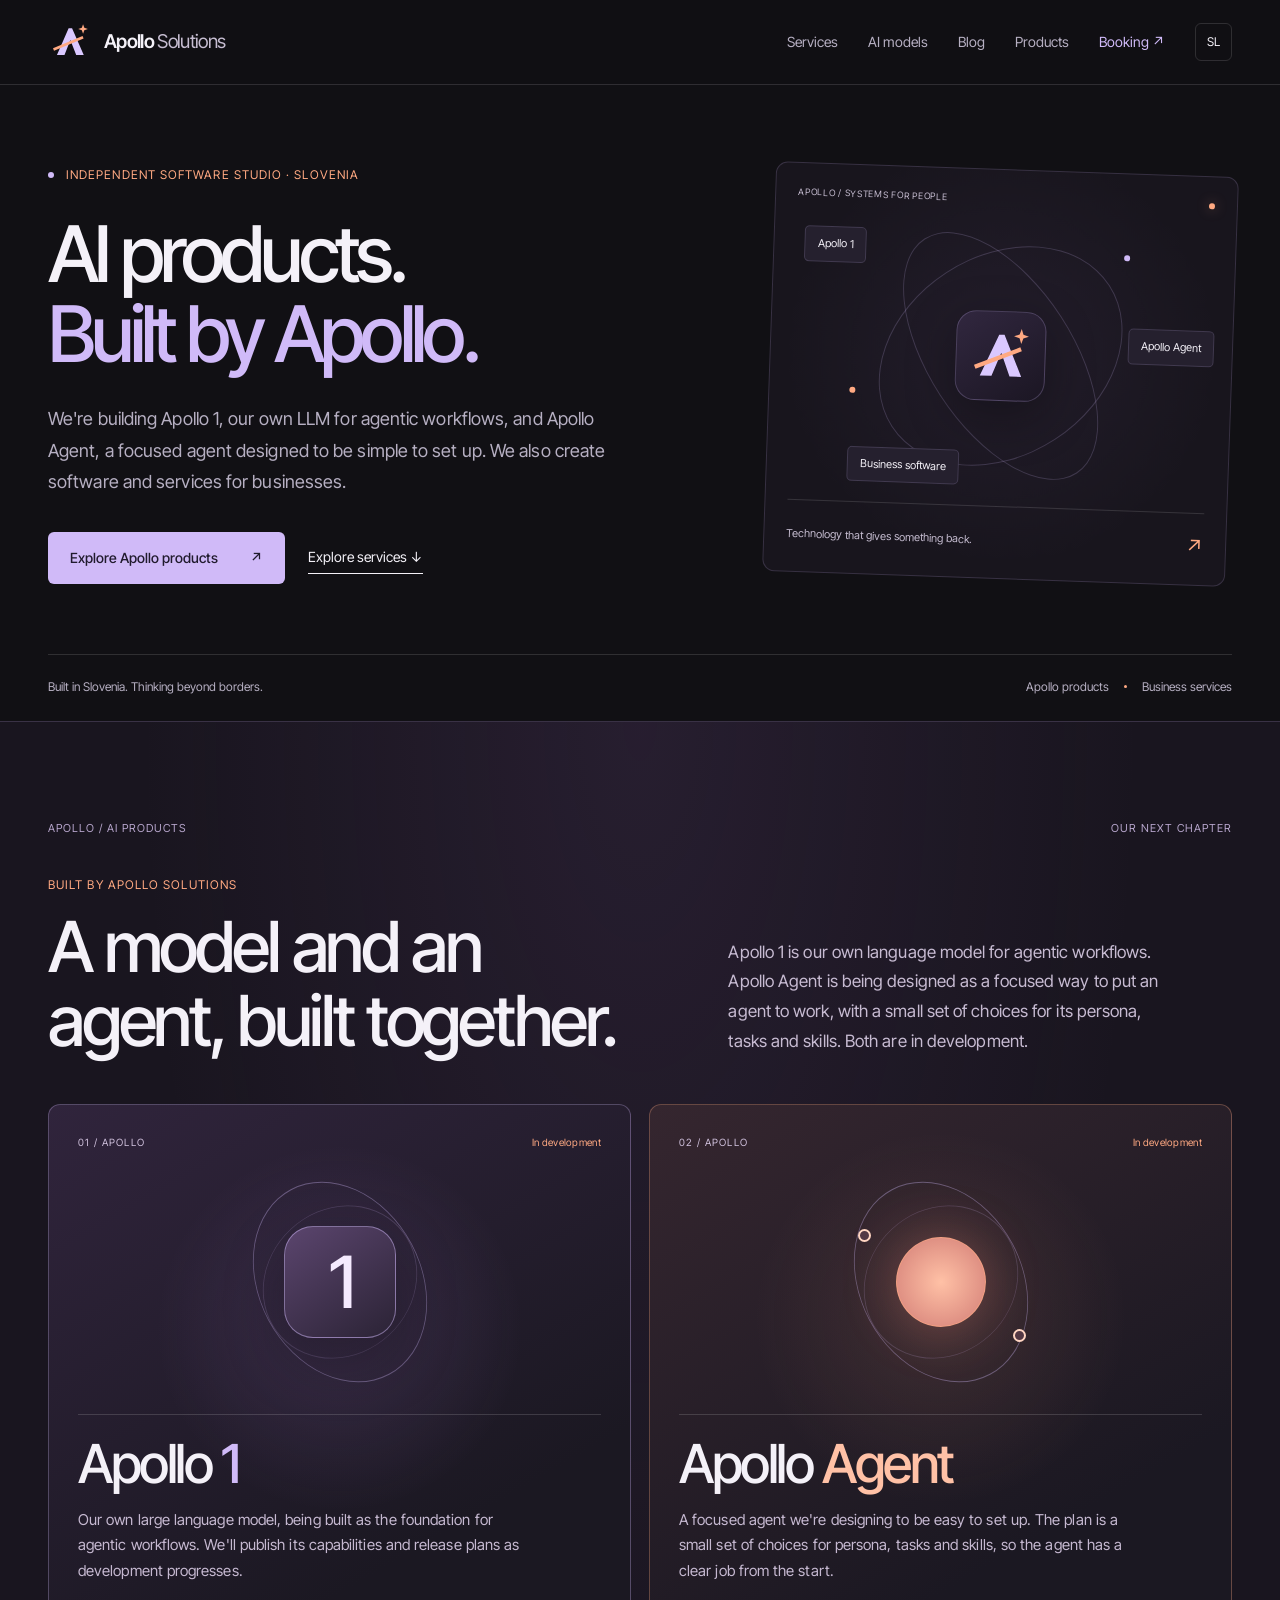
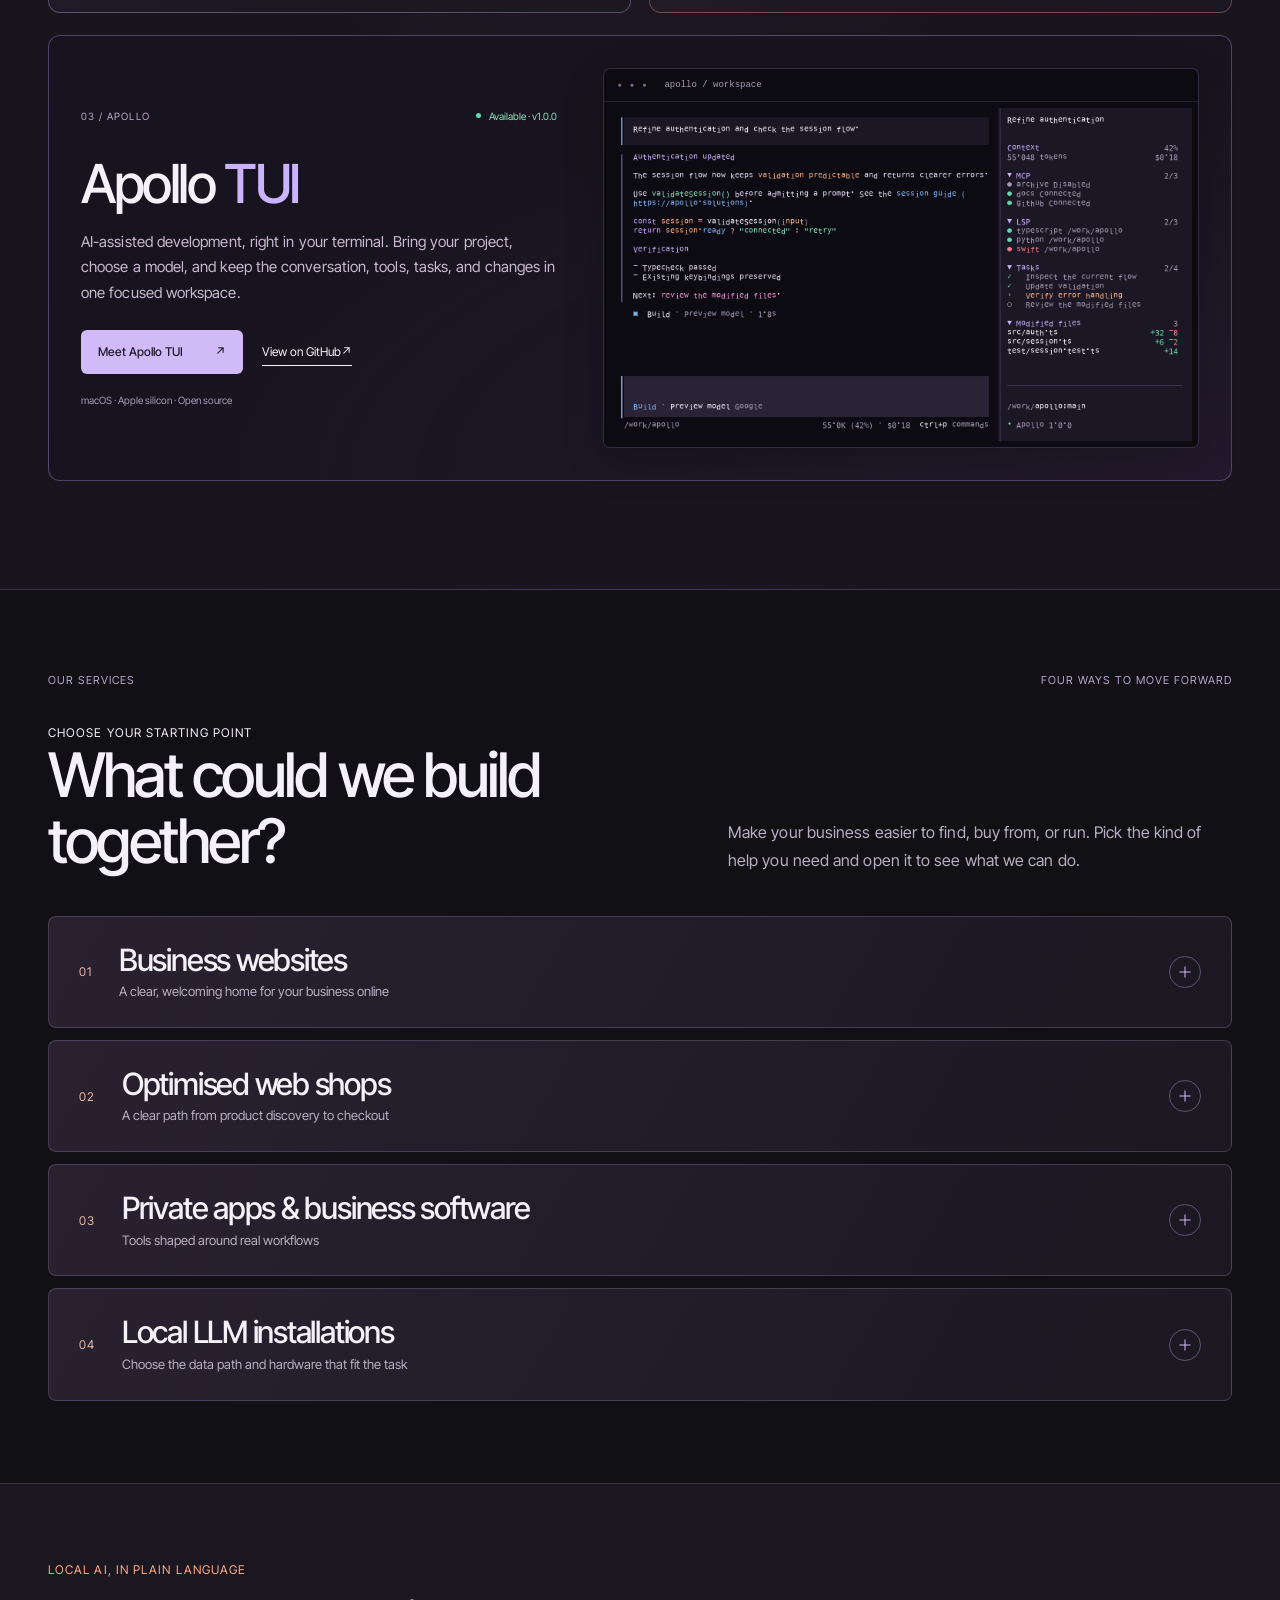
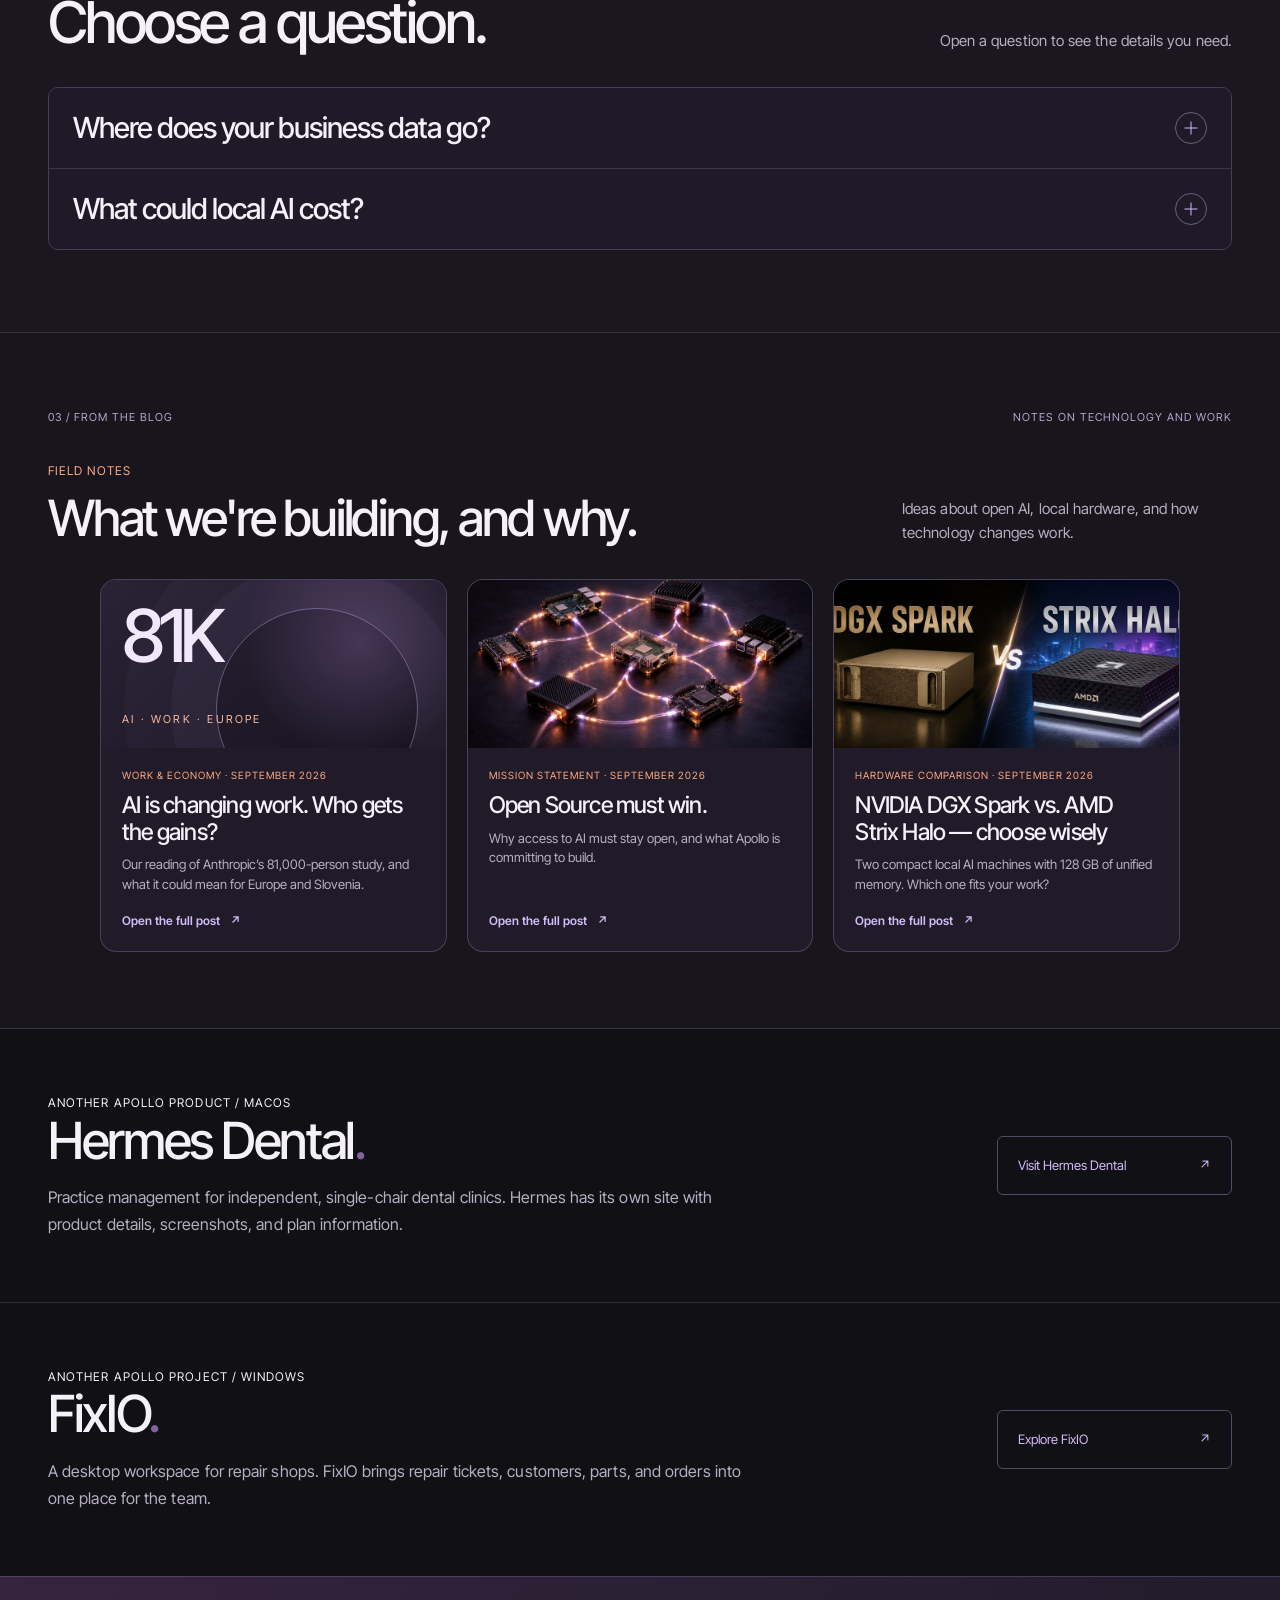
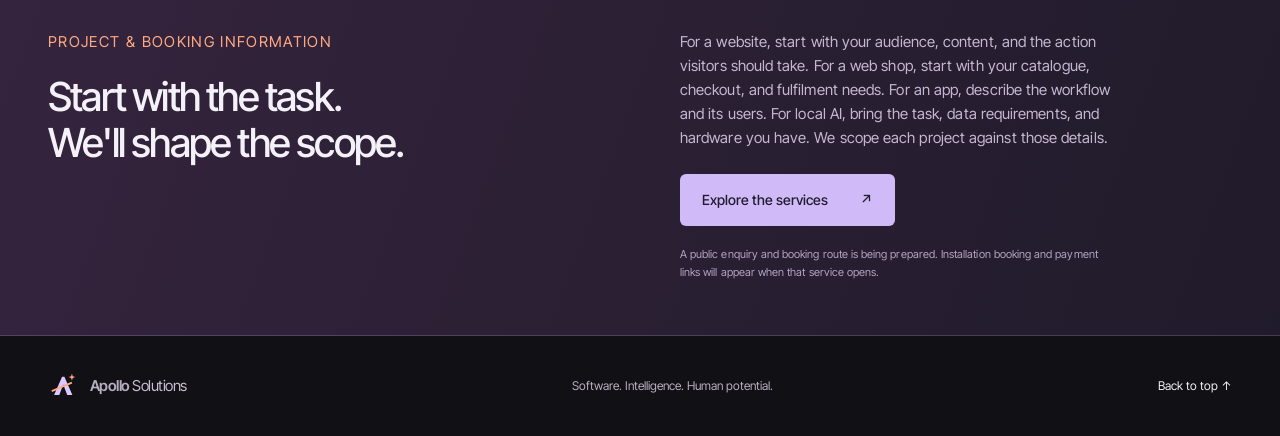
==== apollo-solutions/index.html @ a00ace61 "feat: publish Apollo Solutions and Apollo TUI presentation" ====
<!DOCTYPE html>
<html lang="en">
<head>
  <meta charset="utf-8" />
  <meta name="viewport" content="width=device-width, initial-scale=1" />
  <title>Apollo AI products and software services | Apollo Solutions</title>
  <meta name="description" content="Apollo Solutions is developing Apollo 1, its own LLM for agentic workflows, and Apollo Agent, a focused agent designed for simple setup." />
  <meta property="og:type" content="website" />
  <meta property="og:title" content="Apollo AI products and software services | Apollo Solutions" />
  <meta property="og:description" content="Apollo 1 is our own LLM for agentic workflows. Apollo Agent is a focused agent designed around personas, tasks and skills." />
  <meta property="og:image" content="https://sobraniex.github.io/apollo-solutions/images/apollo-social.png" />
  <meta property="og:url" content="https://sobraniex.github.io/apollo-solutions/" />
  <meta name="theme-color" content="#101014" />
  <link rel="canonical" href="https://sobraniex.github.io/apollo-solutions/" />
  <link rel="alternate" hreflang="en" href="https://sobraniex.github.io/apollo-solutions/" />
  <link rel="alternate" hreflang="sl" href="https://sobraniex.github.io/apollo-solutions/sl/" />
  <link rel="icon" href="favicon.svg" type="image/svg+xml" />
  <link rel="preconnect" href="https://fonts.googleapis.com" />
  <link rel="preconnect" href="https://fonts.gstatic.com" crossorigin />
  <link href="https://fonts.googleapis.com/css2?family=Inter+Tight:wght@400;500;600;700&display=swap" rel="stylesheet" />
  <link rel="stylesheet" href="home.css" />
  <link rel="stylesheet" href="studio.css" />
  <link rel="stylesheet" href="apollo-tui/home-feature.css" />
  <script src="home.js?v=2" defer></script>
  <link rel="stylesheet" href="privacy.css" />
  <link rel="stylesheet" href="blog.css?v=2" />
  <script src="economy.js" defer></script>
</head>
<body>
  <a href="#main" class="skip-link" data-en="Skip to content" data-sl="Preskoči na vsebino">Skip to content</a>
  <header class="site-header"><div class="wrap header-inner">
    <a class="brand" href="#top" aria-label="Apollo Solutions"><svg class="apollo-mark" viewBox="0 0 64 64" aria-hidden="true"><path d="M13 51 30 12h5l17 39H41L32.5 29 24 51Z" fill="currentColor"/><path d="m8 43 43-18" fill="none" stroke="#ffa982" stroke-width="4"/><path d="m51 6 1.8 5.2L58 13l-5.2 1.8L51 20l-1.8-5.2L44 13l5.2-1.8Z" fill="#ffa982"/></svg><span>Apollo <span class="brand-light">Solutions</span></span></a>
    <nav id="main-nav" aria-label="Main navigation">
      <a href="#solutions"><span data-en="Services" data-sl="Storitve">Services</span></a>
      <a href="services/local-llm-installations.html#models" data-service-link><span data-en="AI models" data-sl="Modeli AI">AI models</span></a>
      <a href="#blog"><span data-en="Blog" data-sl="Blog">Blog</span></a>
      <a href="#apollo-products"><span data-en="Products" data-sl="Izdelki">Products</span></a>
      <a class="nav-contact" href="#kontakt"><span data-en="Booking ↗" data-sl="Rezervacije ↗">Booking ↗</span></a>
    </nav>
    <div class="header-actions"><a id="langBtn" class="language" href="sl/" aria-label="Switch to Slovenian">SL</a><button id="menuBtn" class="menu-button" type="button" aria-expanded="false" aria-controls="main-nav" data-en="Menu" data-sl="Meni">Menu</button></div>
  </div></header>
  <main id="main">
    <section class="hero wrap" id="top" aria-labelledby="hero-title">
      <div class="hero-layout">
        <div class="hero-message">
          <p class="eyebrow"><span class="status-dot"></span><span data-en="Independent software studio · Slovenia" data-sl="Neodvisni programski studio · Slovenija">Independent software studio · Slovenia</span></p>
          <h1 id="hero-title"><span data-en="AI products." data-sl="Izdelki AI.">AI products.</span><br/><em data-en="Built by Apollo." data-sl="Razvija jih Apollo.">Built by Apollo.</em></h1>
          <p class="hero-copy" data-en="We're building Apollo 1, our own LLM for agentic workflows, and Apollo Agent, a focused agent designed to be simple to set up. We also create software and services for businesses." data-sl="Razvijamo Apollo 1, lasten jezikovni model za agentske delovne procese, in Apollo Agent, osredotočenega agenta z enostavno nastavitvijo. Za podjetja ustvarjamo tudi programe in storitve.">We're building Apollo 1, our own LLM for agentic workflows, and Apollo Agent, a focused agent designed to be simple to set up. We also create software and services for businesses.</p>
          <div class="actions"><a class="button primary" href="#apollo-products"><span data-en="Explore Apollo products" data-sl="Raziščite Apollove izdelke">Explore Apollo products</span><span aria-hidden="true">↗</span></a><a class="text-link" href="#solutions"><span data-en="Explore services ↓" data-sl="Raziščite storitve ↓">Explore services ↓</span></a></div>
        </div>
        <div class="hero-system" aria-hidden="true">
          <div class="system-top"><span>APOLLO / SYSTEMS FOR PEOPLE</span><span class="system-dot"></span></div>
          <div class="system-map">
            <span class="map-orbit orbit-one"></span><span class="map-orbit orbit-two"></span>
            <div class="map-core"><svg class="apollo-mark" viewBox="0 0 64 64" aria-hidden="true"><path d="M13 51 30 12h5l17 39H41L32.5 29 24 51Z" fill="currentColor"/><path d="m8 43 43-18" fill="none" stroke="#ffa982" stroke-width="4"/><path d="m51 6 1.8 5.2L58 13l-5.2 1.8L51 20l-1.8-5.2L44 13l5.2-1.8Z" fill="#ffa982"/></svg></div>
            <span class="map-node node-human"><span data-en="Apollo 1" data-sl="Apollo 1">Apollo 1</span></span>
            <span class="map-node node-context"><span data-en="Apollo Agent" data-sl="Apollo Agent">Apollo Agent</span></span>
            <span class="map-node node-agent"><span data-en="Business software" data-sl="Poslovni programi">Business software</span></span>
            <span class="map-point point-one"></span><span class="map-point point-two"></span>
          </div>
          <div class="system-bottom"><span data-en="Technology that gives something back." data-sl="Tehnologija, ki nekaj vrne.">Technology that gives something back.</span><span>↗</span></div>
        </div>
      </div>
      <div class="hero-bottom"><span><span data-en="Built in Slovenia. Thinking beyond borders." data-sl="Nastaja v Sloveniji. Razmišljamo širše.">Built in Slovenia. Thinking beyond borders.</span></span><div class="hero-topics"><span data-en="Apollo products" data-sl="Apollovi izdelki">Apollo products</span><i></i><span data-en="Business services" data-sl="Poslovne storitve">Business services</span></div></div>
    </section>

    <section class="apollo-products" id="apollo-products" aria-labelledby="apollo-products-title"><div class="wrap">
      <div class="section-label"><span data-en="Apollo / AI products" data-sl="Apollo / izdelki AI">Apollo / AI products</span><span data-en="Our next chapter" data-sl="Naše naslednje poglavje">Our next chapter</span></div>
      <div class="apollo-products-heading"><div><p class="eyebrow" data-en="Built by Apollo Solutions" data-sl="Razvija Apollo Solutions">Built by Apollo Solutions</p><h2 id="apollo-products-title" data-en="A model and an agent, built together." data-sl="Model in agent, ki nastajata skupaj.">A model and an agent, built together.</h2></div><p data-en="Apollo 1 is our own language model for agentic workflows. Apollo Agent is being designed as a focused way to put an agent to work, with a small set of choices for its persona, tasks and skills. Both are in development." data-sl="Apollo 1 je naš lasten jezikovni model za agentske delovne procese. Apollo Agent nastaja kot osredotočen način uporabe agenta z nekaj jasnimi izbirami njegove osebnosti, nalog in veščin. Oba sta v razvoju.">Apollo 1 is our own language model for agentic workflows. Apollo Agent is being designed as a focused way to put an agent to work, with a small set of choices for its persona, tasks and skills. Both are in development.</p></div>
      <div class="apollo-products-grid">
        <article class="apollo-ai-card apollo-one" aria-labelledby="apollo-one-title"><div class="apollo-ai-card-top"><span>01 / APOLLO</span><span data-en="In development" data-sl="V razvoju">In development</span></div><div class="apollo-ai-mark" aria-hidden="true"><span>1</span></div><div class="apollo-ai-card-copy"><h3 id="apollo-one-title">Apollo <em>1</em></h3><p data-en="Our own large language model, being built as the foundation for agentic workflows. We'll publish its capabilities and release plans as development progresses." data-sl="Naš lasten veliki jezikovni model nastaja kot osnova za agentske delovne procese. Njegove zmožnosti in načrte za izdajo bomo objavili med razvojem.">Our own large language model, being built as the foundation for agentic workflows. We'll publish its capabilities and release plans as development progresses.</p></div></article>
        <article class="apollo-ai-card apollo-agent" aria-labelledby="apollo-agent-title"><div class="apollo-ai-card-top"><span>02 / APOLLO</span><span data-en="In development" data-sl="V razvoju">In development</span></div><div class="apollo-ai-mark agent-mark" aria-hidden="true"><span></span><span></span><span></span></div><div class="apollo-ai-card-copy"><h3 id="apollo-agent-title">Apollo <em>Agent</em></h3><p data-en="A focused agent we're designing to be easy to set up. The plan is a small set of choices for persona, tasks and skills, so the agent has a clear job from the start." data-sl="Osredotočen agent, ki ga želimo preprosto nastaviti. Načrtujemo nekaj jasnih izbir za osebnost, naloge in veščine, da ima agent od začetka določeno nalogo.">A focused agent we're designing to be easy to set up. The plan is a small set of choices for persona, tasks and skills, so the agent has a clear job from the start.</p></div></article>
      </div>
          <article class="apollo-tui-feature" aria-labelledby="apollo-tui-title">
        <div class="tui-feature-copy"><div class="tui-feature-top"><span>03 / APOLLO</span><span><i aria-hidden="true"></i><span data-en="Available · v1.0.0" data-sl="Na voljo · v1.0.0">Available · v1.0.0</span></span></div><h3 id="apollo-tui-title">Apollo <em>TUI</em></h3><p data-en="AI-assisted development, right in your terminal. Bring your project, choose a model, and keep the conversation, tools, tasks, and changes in one focused workspace." data-sl="Razvoj s pomočjo AI, neposredno v terminalu. Odprite projekt, izberite model ter ohranite pogovor, orodja, naloge in spremembe v enem osredotočenem delovnem prostoru.">AI-assisted development, right in your terminal. Bring your project, choose a model, and keep the conversation, tools, tasks, and changes in one focused workspace.</p><div class="tui-feature-actions"><a class="button primary" href="apollo-tui/" data-product-link><span data-en="Meet Apollo TUI" data-sl="Spoznajte Apollo TUI">Meet Apollo TUI</span><span aria-hidden="true">↗</span></a><a class="text-link" href="https://github.com/Sobraniex/APOLLO-TUI"><span data-en="View on GitHub" data-sl="Oglejte si na GitHubu">View on GitHub</span><span aria-hidden="true">↗</span></a></div><span class="tui-feature-platform" data-en="macOS · Apple silicon · Open source" data-sl="macOS · Apple silicon · Odprta koda">macOS · Apple silicon · Open source</span></div>
        <a class="tui-feature-screen" href="apollo-tui/" data-product-link aria-label="Explore Apollo TUI"><span class="tui-feature-window"><span aria-hidden="true">● ● ●</span><span>apollo / workspace</span></span><img src="apollo-tui/images/session-dark.png" width="1544" height="896" alt="Apollo TUI demonstration session with project tools, tasks and file changes" loading="lazy" /></a>
      </article>
    </div></section>

    <section class="solutions-overview wrap section" id="solutions" aria-labelledby="solutions-title">
      <div class="section-label"><span data-en="Our services" data-sl="Naše storitve">Our services</span><span data-en="Four ways to move forward" data-sl="Štiri poti naprej">Four ways to move forward</span></div>
      <div class="solutions-overview-heading"><div><p class="eyebrow" data-en="Choose your starting point" data-sl="Izberite izhodišče">Choose your starting point</p><h2 id="solutions-title" data-en="What could we build together?" data-sl="Kaj lahko ustvarimo skupaj?">What could we build together?</h2></div><p data-en="Make your business easier to find, buy from, or run. Pick the kind of help you need and open it to see what we can do." data-sl="Pomagamo vam, da vas stranke lažje najdejo, kupujejo pri vas ali da vaše delo teče bolj gladko. Izberite področje in si oglejte, kaj lahko naredimo.">Make your business easier to find, buy from, or run. Pick the kind of help you need and open it to see what we can do.</p></div>
      <div class="solutions-disclosures">
        <details class="solution-disclosure" id="websites"><summary><span class="solution-disclosure-number">01</span><span class="solution-disclosure-label"><strong data-en="Business websites" data-sl="Poslovne spletne strani">Business websites</strong><small data-en="A clear, welcoming home for your business online" data-sl="Jasna in prijetna spletna predstavitev podjetja">A clear, welcoming home for your business online</small></span><span class="solution-disclosure-icon" aria-hidden="true"></span></summary><div class="solution-disclosure-body"><p data-en="We create websites for businesses that need to present their services, places, or products clearly and help visitors take the next step. That can include accommodation and other service businesses; each site is scoped around its audience and content." data-sl="Ustvarjamo spletne strani za podjetja, ki želijo jasno predstaviti svoje storitve, nastanitve ali izdelke in obiskovalcem olajšati naslednji korak. To vključuje tudi nastanitvene in druge storitvene dejavnosti; obseg vsake strani prilagodimo njenim obiskovalcem in vsebini.">We create websites for businesses that need to present their services, places, or products clearly and help visitors take the next step. That can include accommodation and other service businesses; each site is scoped around its audience and content.</p><ul><li data-en="Organise pages, images, and calls to action so people can find what matters." data-sl="Strani, fotografije in pozive k dejanju uredimo tako, da obiskovalci hitro najdejo bistveno.">Organise pages, images, and calls to action so people can find what matters.</li><li data-en="Plan for mobile use, search visibility, accessible content, and measurable loading speed." data-sl="Načrtujemo uporabo na telefonu, vidnost v iskalnikih, dostopno vsebino in merljivo hitrost nalaganja.">Plan for mobile use, search visibility, accessible content, and measurable loading speed.</li><li data-en="Agree on content updates, enquiries, and any booking path before build work starts." data-sl="Pred začetkom razvoja se dogovorimo o urejanju vsebine, povpraševanjih in morebitni poti do rezervacije.">Agree on content updates, enquiries, and any booking path before build work starts.</li></ul><div class="solution-disclosure-links"><a href="services/business-websites.html" data-service-link data-en="Explore business websites ↗" data-sl="Podrobnosti o poslovnih spletnih straneh ↗">Explore business websites ↗</a><a href="#kontakt" data-en="Plan a website ↗" data-sl="Načrtujte spletno stran ↗">Plan a website ↗</a></div></div></details>
        <details class="solution-disclosure" id="web-shops"><summary><span class="solution-disclosure-number">02</span><span class="solution-disclosure-label"><strong data-en="Optimised web shops" data-sl="Optimizirane spletne trgovine">Optimised web shops</strong><small data-en="A clear path from product discovery to checkout" data-sl="Jasna pot od izdelka do nakupa">A clear path from product discovery to checkout</small></span><span class="solution-disclosure-icon" aria-hidden="true"></span></summary><div class="solution-disclosure-body"><p data-en="For retailers who need customers to find products easily and buy with confidence. We can shape the catalogue, search, product pages, basket, and checkout around your range and fulfilment process." data-sl="Za trgovce, ki želijo, da stranke zlahka najdejo izdelke in samozavestno opravijo nakup. Katalog, iskanje, strani izdelkov, košarico in zaključek nakupa lahko prilagodimo vaši ponudbi in načinu izpolnjevanja naročil.">For retailers who need customers to find products easily and buy with confidence. We can shape the catalogue, search, product pages, basket, and checkout around your range and fulfilment process.</p><ul><li data-en="Plan for fast loading and a usable mobile checkout; measure the result against your actual catalogue and devices." data-sl="Načrtujemo hitro nalaganje in uporaben nakup na telefonu; rezultat izmerimo z vašim katalogom in napravami.">Plan for fast loading and a usable mobile checkout; measure the result against your actual catalogue and devices.</li><li data-en="Set up clear product information, search visibility, analytics, and the integrations your shop needs." data-sl="Uredimo jasne informacije o izdelkih, vidnost v iskalnikih, analitiko in povezave, ki jih trgovina potrebuje.">Set up clear product information, search visibility, analytics, and the integrations your shop needs.</li><li data-en="Agree on payments, delivery, stock, and maintenance before choosing the platform and scope." data-sl="Pred izbiro platforme in obsega se dogovorimo o plačilih, dostavi, zalogi in vzdrževanju.">Agree on payments, delivery, stock, and maintenance before choosing the platform and scope.</li></ul><div class="solution-disclosure-links"><a href="services/web-shops.html" data-service-link data-en="Explore web shops ↗" data-sl="Podrobnosti o spletnih trgovinah ↗">Explore web shops ↗</a><a href="#kontakt" data-en="Plan a web shop ↗" data-sl="Načrtujte spletno trgovino ↗">Plan a web shop ↗</a></div></div></details>
        <details class="solution-disclosure" id="apps"><summary><span class="solution-disclosure-number">03</span><span class="solution-disclosure-label"><strong data-en="Private apps & business software" data-sl="Zasebne aplikacije in poslovna programska oprema">Private apps & business software</strong><small data-en="Tools shaped around real workflows" data-sl="Orodja za dejanske delovne procese">Tools shaped around real workflows</small></span><span class="solution-disclosure-icon" aria-hidden="true"></span></summary><div class="solution-disclosure-body"><p data-en="We design focused software for repetitive or fragmented work: customer-facing tools, internal workflows, and connections between the systems your team already uses." data-sl="Oblikujemo osredotočeno programsko opremo za ponavljajoče se ali razdrobljeno delo: orodja za stranke, notranje delovne procese in povezave med sistemi, ki jih ekipa že uporablja.">We design focused software for repetitive or fragmented work: customer-facing tools, internal workflows, and connections between the systems your team already uses.</p><ul><li data-en="Map the job and the people involved before defining features." data-sl="Pred določitvijo funkcij opišemo delo in ljudi, ki pri njem sodelujejo.">Map the job and the people involved before defining features.</li><li data-en="Build a usable first scope, then test it with the people who will rely on it." data-sl="Zgradimo uporaben začetni obseg in ga preizkusimo z ljudmi, ki ga bodo uporabljali.">Build a usable first scope, then test it with the people who will rely on it.</li><li data-en="Plan data access, reliability, and handover as part of the product." data-sl="Dostop do podatkov, zanesljivost in predajo načrtujemo kot del izdelka.">Plan data access, reliability, and handover as part of the product.</li></ul><div class="solution-disclosure-links"><a href="services/private-apps.html" data-service-link data-en="Explore private apps ↗" data-sl="Podrobnosti o zasebnih aplikacijah ↗">Explore private apps ↗</a><a href="#delo" data-en="See Hermes Dental and FixIO ↗" data-sl="Oglejte si Hermes Dental in FixIO ↗">See Hermes Dental and FixIO ↗</a><a href="#kontakt" data-en="Plan an app ↗" data-sl="Načrtujte aplikacijo ↗">Plan an app ↗</a></div></div></details>
        <details class="solution-disclosure" id="local-ai"><summary><span class="solution-disclosure-number">04</span><span class="solution-disclosure-label"><strong data-en="Local LLM installations" data-sl="Namestitve lokalnih jezikovnih modelov">Local LLM installations</strong><small data-en="Choose the data path and hardware that fit the task" data-sl="Izberite pot podatkov in opremo za svojo nalogo">Choose the data path and hardware that fit the task</small></span><span class="solution-disclosure-icon" aria-hidden="true"></span></summary><div class="solution-disclosure-body"><p data-en="Explore local language models for workflows where control over data flow, predictable usage, or a tailored setup matters. Apollo is preparing DGX Spark installation services; we check the task and hardware before recommending a model." data-sl="Raziščite lokalne jezikovne modele za delovne procese, pri katerih so pomembni nadzor nad tokom podatkov, predvidljiva uporaba ali prilagojena postavitev. Apollo pripravlja namestitve za DGX Spark; pred priporočilom modela preverimo nalogo in opremo.">Explore local language models for workflows where control over data flow, predictable usage, or a tailored setup matters. Apollo is preparing DGX Spark installation services; we check the task and hardware before recommending a model.</p><ul><li data-en="Decide what data can reach a model and where it should run." data-sl="Določimo, kateri podatki lahko dosežejo model in kje naj deluje.">Decide what data can reach a model and where it should run.</li><li data-en="Compare model fit, hardware requirements, and the full running cost." data-sl="Primerjamo ustreznost modela, zahteve glede opreme in celotne stroške delovanja.">Compare model fit, hardware requirements, and the full running cost.</li><li data-en="Install, test a real request, and document access and upkeep." data-sl="Model namestimo, preizkusimo resnično zahtevo ter dokumentiramo dostop in vzdrževanje.">Install, test a real request, and document access and upkeep.</li></ul><div class="solution-disclosure-links"><a href="services/local-llm-installations.html" data-service-link data-en="Explore local LLM installations ↗" data-sl="Podrobnosti o lokalnih modelih ↗">Explore local LLM installations ↗</a><a href="#why-ai" data-en="Why local AI ↗" data-sl="Zakaj lokalna AI ↗">Why local AI ↗</a><a href="services/local-llm-installations.html#models" data-service-link data-en="Explore models ↗" data-sl="Raziščite modele ↗">Explore models ↗</a><a href="services/local-llm-installations.html#services" data-service-link data-en="Installation options ↗" data-sl="Možnosti namestitve ↗">Installation options ↗</a><a href="#dostopnost" data-en="Compare costs ↗" data-sl="Primerjajte stroške ↗">Compare costs ↗</a></div></div></details>
      </div>
    </section>

    <section class="ai-guide" aria-labelledby="ai-guide-title">
      <div class="wrap ai-guide-intro"><div><p class="eyebrow" data-en="Local AI, in plain language" data-sl="Lokalna AI, razumljivo">Local AI, in plain language</p><h2 id="ai-guide-title" data-en="Choose a question." data-sl="Izberite vprašanje.">Choose a question.</h2></div><p data-en="Open a question to see the details you need." data-sl="Odprite vprašanje za podrobnosti, ki jih potrebujete.">Open a question to see the details you need.</p></div>
      <div class="ai-guide-list">
    <details class="reading-panel" data-reading-panel>
      <summary class="reading-panel-summary"><span class="reading-panel-inner"><strong data-en="Where does your business data go?" data-sl="Kam gredo vaši podatki pri uporabi AI?">Where does your business data go?</strong><span class="reading-panel-symbol" aria-hidden="true"></span></span></summary>
    <section class="privacy-section" id="why-ai" aria-labelledby="privacy-title"><div class="wrap">
      <div class="section-label"><span data-en="01 / Data and AI" data-sl="01 / Podatki in AI">01 / Data and AI</span><span data-en="A clear path from task to data decision" data-sl="Jasna pot od naloge do odločitve o podatkih">A clear path from task to data decision</span></div>
      <div class="privacy-heading"><div><p class="eyebrow" data-en="A familiar workday" data-sl="Znan delovni dan">A familiar workday</p><h2 id="privacy-title" data-en="Where does customer data go when staff use AI?" data-sl="Kam gredo podatki strank, ko zaposleni uporabljajo AI?">Where does customer data go when staff use AI?</h2></div><p data-en="Say a customer emails your shop to ask when an order will arrive. An employee could ask AI to draft a reply using your delivery policy. It may save a few minutes. Before sharing customer details, decide what the AI needs and where that information will go." data-sl="Predstavljajte si, da stranka vašo trgovino po e-pošti vpraša, kdaj bo prejela naročilo. Zaposleni lahko AI prosi, naj pripravi odgovor na podlagi pravil dostave. Tako prihrani nekaj minut. Preden deli podatke stranke, naj premisli, katere podatke AI potrebuje in kam bodo poslani.">Say a customer emails your shop to ask when an order will arrive. An employee could ask AI to draft a reply using your delivery policy. It may save a few minutes. Before sharing customer details, decide what the AI needs and where that information will go.</p></div>
      <div class="privacy-flow">
      <div class="privacy-flow-label"><span data-en="ONE TASK / TWO ROUTES" data-sl="ENA NALOGA / DVE POTI">ONE TASK / TWO ROUTES</span><p data-en="The same reply can be drafted in two ways." data-sl="Isti odgovor lahko pripravimo na dva načina.">The same reply can be drafted in two ways.</p></div>
      <article class="privacy-route hosted"><span class="privacy-route-num">01</span><div><h3 data-en="Hosted AI" data-sl="Gostovani AI">Hosted AI</h3><p data-en="Staff send the selected text over the internet → the provider processes it → a draft comes back. Copies or logs may remain under that product’s terms." data-sl="Zaposleni pošljejo izbrano besedilo prek interneta → ponudnik ga obdela → vrne se osnutek. Kopije ali dnevniki se lahko hranijo po pravilih izdelka.">Staff send the selected text over the internet → the provider processes it → a draft comes back. Copies or logs may remain under that product’s terms.</p></div></article>
      <article class="privacy-route local"><span class="privacy-route-num">02</span><div><h3 data-en="Carefully configured local AI" data-sl="Skrbno nastavljen lokalni AI">Carefully configured local AI</h3><p data-en="Staff send only the needed details to a model on company hardware → the draft returns inside the company. Check that connectors, logs, backups and updates do not send the content elsewhere." data-sl="Zaposleni pošljejo le potrebne podatke modelu na opremi podjetja → osnutek ostane v podjetju. Preverite, da povezave, dnevniki, varnostne kopije in posodobitve vsebine ne pošiljajo drugam.">Staff send only the needed details to a model on company hardware → the draft returns inside the company. Check that connectors, logs, backups and updates do not send the content elsewhere.</p></div></article>
      </div>
      <div class="privacy-chapter"><div><p class="eyebrow" data-en="What to check with any hosted service" data-sl="Kaj preveriti pri vsaki gostovani storitvi">What to check with any hosted service</p><h3 data-en="Three separate questions about the same message" data-sl="Tri ločena vprašanja o istem sporočilu">Three separate questions about the same message</h3></div><p data-en="The answers depend on the exact product, account, settings and agreement. A business or API account can differ from a personal chat account." data-sl="Odgovori so odvisni od izdelka, računa, nastavitev in pogodbe. Poslovni račun ali API se lahko razlikuje od osebnega računa za klepet.">The answers depend on the exact product, account, settings and agreement. A business or API account can differ from a personal chat account.</p></div>
      <div class="privacy-issues">
      <article><span>01</span><h4 data-en="Model training" data-sl="Učenje modela">Model training</h4><p data-en="Will the provider use the message to improve later versions of its AI? Turning training off addresses that use, but does not itself erase stored copies." data-sl="Ali bo ponudnik sporočilo uporabil za izboljšanje prihodnjih različic AI? Izklop učenja omeji to uporabo, sam po sebi pa ne izbriše shranjenih kopij.">Will the provider use the message to improve later versions of its AI? Turning training off addresses that use, but does not itself erase stored copies.</p></article>
      <article><span>02</span><h4 data-en="Data retention" data-sl="Hramba podatkov">Data retention</h4><p data-en="Will the prompt, reply or logs be kept, where, by whom and for how long? Retained data may later be used for permitted safety reviews or service support, or become relevant to a legal request or a security incident." data-sl="Ali se bodo poziv, odgovor ali dnevniki hranili, kje, pri kom in kako dolgo? Shranjeni podatki se lahko pozneje uporabijo za dovoljen varnostni pregled ali podporo, postanejo pomembni pri pravni zahtevi ali so izpostavljeni ob varnostnem incidentu.">Will the prompt, reply or logs be kept, where, by whom and for how long? Retained data may later be used for permitted safety reviews or service support, or become relevant to a legal request or a security incident.</p></article>
      <article><span>03</span><h4 data-en="Government access" data-sl="Dostop državnih organov">Government access</h4><p data-en="Can an authority require a provider under its jurisdiction to disclose data it still holds or controls? That takes a legal route with scope and limits. It is not automatic access to every chat." data-sl="Ali lahko organ od ponudnika, za katerega velja njegova pristojnost, zahteva podatke, ki jih ta še hrani ali nadzoruje? Za to je potrebna pravna podlaga z obsegom in omejitvami. To ni samodejen dostop do vseh pogovorov.">Can an authority require a provider under its jurisdiction to disclose data it still holds or controls? That takes a legal route with scope and limits. It is not automatic access to every chat.</p></article>
      </div>
      <div class="privacy-provider"><div class="privacy-provider-layout"><div class="privacy-provider-head"><p class="eyebrow" data-en="Published terms / examples" data-sl="Objavljeni pogoji / primeri">Published terms / examples</p><h3 data-en="Personal chat and work accounts can differ" data-sl="Osebni klepet in poslovni računi se lahko razlikujejo">Personal chat and work accounts can differ</h3><p data-en="Examples checked 25 September 2026. Choose a provider to compare its terms. Check the exact service and settings before staff use it." data-sl="Primeri preverjeni 25. septembra 2026. Izberite ponudnika in primerjajte pogoje. Pred uporabo preverite pogoje konkretne storitve in njene nastavitve.">Examples checked 25 September 2026. Review the terms for the exact service and settings before staff use it.</p></div><div class="privacy-carousel" data-provider-carousel role="region" aria-roledescription="carousel" aria-label="Provider terms examples"><div class="privacy-carousel-window"><div class="privacy-provider-grid" data-carousel-track>
      <article data-carousel-slide><h4>OpenAI / ChatGPT</h4><p data-en="Personal chats have a training control; Business, Enterprise and API data are not used for training by default. API content may be retained up to 30 days, with exceptions and eligible zero-retention options." data-sl="Osebni pogovori imajo nastavitev za učenje; podatki paketov Business, Enterprise in API se privzeto ne uporabljajo za učenje. Vsebina API se lahko hrani do 30 dni, z izjemami in možnostjo ničelne hrambe za upravičene uporabe.">Personal chats have a training control; Business, Enterprise and API data are not used for training by default. API content may be retained up to 30 days, with exceptions and eligible zero-retention options.</p><div class="privacy-provider-links"><a href="https://help.openai.com/en/articles/7730893-data-controls-in-chatgpt" target="_blank" rel="noopener noreferrer"><span data-en="Personal" data-sl="Osebno">Personal</span></a><a href="https://openai.com/enterprise-privacy/" target="_blank" rel="noopener noreferrer"><span data-en="Business &amp; API" data-sl="Poslovno in API">Business &amp; API</span></a></div></article>
      <article data-carousel-slide><h4>Anthropic / Claude</h4><p data-en="Consumer users can choose whether chats improve Claude. Commercial chats and API sessions are not used for training by default; standard API inputs and outputs are deleted within 30 days, subject to stated exceptions." data-sl="Osebni uporabniki lahko izberejo, ali pogovori izboljšujejo Claude. Poslovni pogovori in seje API se privzeto ne uporabljajo za učenje; običajni vhodi in izhodi API se izbrišejo v 30 dneh, z navedenimi izjemami.">Consumer users can choose whether chats improve Claude. Commercial chats and API sessions are not used for training by default; standard API inputs and outputs are deleted within 30 days, subject to stated exceptions.</p><div class="privacy-provider-links"><a href="https://privacy.claude.com/en/articles/10023580-is-my-data-used-for-model-training" target="_blank" rel="noopener noreferrer"><span data-en="Personal" data-sl="Osebno">Personal</span></a><a href="https://privacy.claude.com/en/articles/7996885-how-do-you-use-personal-data-in-model-training" target="_blank" rel="noopener noreferrer"><span data-en="Commercial training" data-sl="Poslovno učenje">Commercial training</span></a><a href="https://privacy.claude.com/en/articles/7996866-how-long-do-you-store-my-organization-s-data" target="_blank" rel="noopener noreferrer"><span data-en="Retention" data-sl="Hramba">Retention</span></a></div></article>
      <article data-carousel-slide><h4>SpaceXAI / Grok</h4><p data-en="Consumer Grok has training controls. Its API says inputs and outputs are not trained on without permission, but are kept for 30 days by default for auditing." data-sl="Grok za osebno uporabo ima nastavitve učenja. Za API ponudnik navaja, da brez dovoljenja ne uči na vhodih in izhodih, jih pa privzeto hrani 30 dni za preverjanje.">Consumer Grok has training controls. Its API says inputs and outputs are not trained on without permission, but are kept for 30 days by default for auditing.</p><div class="privacy-provider-links"><a href="https://x.ai/legal/faq" target="_blank" rel="noopener noreferrer"><span data-en="Personal" data-sl="Osebno">Personal</span></a><a href="https://docs.x.ai/developers/faq/security" target="_blank" rel="noopener noreferrer"><span data-en="API" data-sl="API">API</span></a></div></article>
      <article data-carousel-slide><h4>DeepSeek</h4><p data-en="Its app policy says inputs may improve or train its technology and offers an opt-out. Check the API terms separately; the app policy alone does not describe every downstream service." data-sl="Pravila aplikacije navajajo, da se lahko vnosi uporabijo za izboljšanje ali učenje tehnologije, in omogočajo izključitev. Pogoje API preverite posebej; pravila aplikacije ne opisujejo vseh nadaljnjih storitev.">Its app policy says inputs may improve or train its technology and offers an opt-out. Check the API terms separately; the app policy alone does not describe every downstream service.</p><div class="privacy-provider-links"><a href="https://cdn.deepseek.com/policies/en-US/deepseek-privacy-policy.html" target="_blank" rel="noopener noreferrer"><span data-en="App policy" data-sl="Pravila aplikacije">App policy</span></a></div></article>
      <article data-carousel-slide><h4>Moonshot AI / Kimi</h4><p data-en="Kimi’s privacy policy says conversation content may be used to optimize its models after de-identification; users can request an opt-out. Anthropic separately alleges some Kimi requests were sent to Claude without users’ knowledge." data-sl="Pravilnik o zasebnosti Kimi navaja, da se lahko vsebina pogovorov po psevdonimizaciji uporabi za izboljšanje modelov; uporabniki lahko zahtevajo izključitev. Anthropic ločeno trdi, da so bili nekateri zahtevki Kimi brez vednosti uporabnikov poslani Claudu.">Kimi’s privacy policy says conversation content may be used to optimize its models after de-identification; users can request an opt-out. Anthropic separately alleges some Kimi requests were sent to Claude without users’ knowledge.</p><div class="privacy-provider-links"><a href="https://www.kimi.com/user/agreement/userPrivacy?version=v2" target="_blank" rel="noopener noreferrer"><span data-en="Kimi privacy policy" data-sl="Pravilnik o zasebnosti Kimi">Kimi privacy policy</span></a></div></article>
      <article data-carousel-slide><h4>Alibaba Cloud / Qwen</h4><p data-en="Model Studio says it does not use customer business data to develop or improve models without explicit consent. Check the processing terms of the specific Alibaba product and region." data-sl="Model Studio navaja, da brez izrecnega soglasja ne uporablja poslovnih podatkov strank za razvoj ali izboljšanje modelov. Preverite pogoje obdelave konkretnega izdelka Alibaba in regije.">Model Studio says it does not use customer business data to develop or improve models without explicit consent. Check the processing terms of the specific Alibaba product and region.</p><div class="privacy-provider-links"><a href="https://www.alibabacloud.com/help/en/model-studio/qwen-and-wan-training-data-disclosure" target="_blank" rel="noopener noreferrer"><span data-en="Model Studio" data-sl="Model Studio">Model Studio</span></a></div></article>
      <article data-carousel-slide><h4>Z.ai / GLM</h4><p data-en="Z.ai’s Chat terms allow non-personal User Content to be used to improve its AI and permit processing outside your location. Its API terms say end-user content is used to provide the API, unless you explicitly agree to other use. Check which route staff use." data-sl="Pogoji klepeta Z.ai dovoljujejo uporabo vsebine uporabnikov, ki ni osebni podatek, za izboljšanje AI ter obdelavo zunaj vaše lokacije. Pogoji API navajajo, da se vsebina končnih uporabnikov uporablja za zagotavljanje API, razen če izrecno soglašate z drugo uporabo. Preverite, katero pot uporabljajo zaposleni.">Z.ai’s Chat terms allow non-personal User Content to be used to improve its AI and permit processing outside your location. Its API terms say end-user content is used to provide the API, unless you explicitly agree to other use. Check which route staff use.</p><div class="privacy-provider-links"><a href="https://chat.z.ai/legal-agreement/terms-of-service" target="_blank" rel="noopener noreferrer"><span data-en="Chat and API terms" data-sl="Pogoji klepeta in API">Chat and API terms</span></a><a href="https://chat.z.ai/legal-agreement/privacy-policy" target="_blank" rel="noopener noreferrer"><span data-en="Privacy policy" data-sl="Pravilnik o zasebnosti">Privacy policy</span></a></div></article>
      <article data-carousel-slide><h4>Google / Gemini for Workspace</h4><p data-en="For qualifying Workspace editions, Google says prompts, Workspace content and responses are not used to train generative AI models outside the customer’s domain without permission. Personal Gemini and developer API terms differ." data-sl="Za ustrezne pakete Workspace Google navaja, da se pozivi, vsebina Workspace in odgovori brez dovoljenja ne uporabljajo za učenje generativnih modelov AI zunaj domene stranke. Pogoji za osebni Gemini in API za razvijalce se razlikujejo.">For qualifying Workspace editions, Google says prompts, Workspace content and responses are not used to train generative AI models outside the customer’s domain without permission. Personal Gemini and developer API terms differ.</p><div class="privacy-provider-links"><a href="https://knowledge.workspace.google.com/admin/generative-ai/generative-ai-in-google-workspace-privacy-hub" target="_blank" rel="noopener noreferrer"><span data-en="Workspace privacy" data-sl="Zasebnost Workspace">Workspace privacy</span></a><a href="https://ai.google.dev/gemini-api/docs/zdr" target="_blank" rel="noopener noreferrer"><span data-en="Gemini API" data-sl="API Gemini">Gemini API</span></a></div></article>
      <article data-carousel-slide><h4>Microsoft / Copilot</h4><p data-en="Microsoft says Microsoft 365 Copilot prompts, responses and Graph data are not used to train foundation models. Work prompts and responses may be stored in Microsoft 365 and retained under the organisation’s compliance settings. Consumer Copilot has separate training controls." data-sl="Microsoft navaja, da se pozivi, odgovori in podatki Graph v Microsoft 365 Copilot ne uporabljajo za učenje temeljnih modelov. Poslovni pozivi in odgovori se lahko shranijo v Microsoft 365 ter hranijo glede na nastavitve skladnosti organizacije. Osebni Copilot ima ločene nastavitve učenja.">Microsoft says Microsoft 365 Copilot prompts, responses and Graph data are not used to train foundation models. Work prompts and responses may be stored in Microsoft 365 and retained under the organisation’s compliance settings. Consumer Copilot has separate training controls.</p><div class="privacy-provider-links"><a href="https://learn.microsoft.com/en-us/deployoffice/privacy/microsoft-365-copilot" target="_blank" rel="noopener noreferrer"><span data-en="Microsoft 365 Copilot" data-sl="Microsoft 365 Copilot">Microsoft 365 Copilot</span></a><a href="https://support.microsoft.com/en-us/microsoft-copilot/microsoft-copilot-privacy-controls" target="_blank" rel="noopener noreferrer"><span data-en="Personal Copilot" data-sl="Osebni Copilot">Personal Copilot</span></a></div></article>
      <article data-carousel-slide><h4>Mistral AI / Le Chat</h4><p data-en="Free Le Chat data can be used for training unless users opt out. Team and Enterprise are opted out by default; commercial API terms also have exceptions such as feedback and preview models. API retention depends on endpoint and settings." data-sl="Podatki brezplačnega Le Chat se lahko uporabijo za učenje, razen če uporabnik to izključi. Team in Enterprise sta privzeto izključena; poslovni pogoji API imajo tudi izjeme, na primer za povratne informacije in preizkusne modele. Hramba API je odvisna od končne točke in nastavitev.">Free Le Chat data can be used for training unless users opt out. Team and Enterprise are opted out by default; commercial API terms also have exceptions such as feedback and preview models. API retention depends on endpoint and settings.</p><div class="privacy-provider-links"><a href="https://legal.mistral.ai/terms/commercial-terms-of-service/" target="_blank" rel="noopener noreferrer"><span data-en="Commercial terms" data-sl="Poslovni pogoji">Commercial terms</span></a><a href="https://help.mistral.ai/en/articles/347617-do-you-use-my-user-data-to-train-your-artificial-intelligence-models" target="_blank" rel="noopener noreferrer"><span data-en="Plan controls" data-sl="Nastavitve paketov">Plan controls</span></a></div></article>
      <article data-carousel-slide><h4>Meta AI</h4><p data-en="Meta says chats with its AI can be used to improve responses and personalisation; use and opt-out choices depend on region and feature. Its newer Incognito Chat is a separate temporary mode, not the default for every Meta AI surface." data-sl="Meta navaja, da se lahko pogovori z njeno AI uporabijo za izboljšanje odgovorov in prilagajanje vsebine; uporaba in možnosti izključitve so odvisne od regije in funkcije. Novejši anonimni klepet je ločen začasni način, ne privzeti način vseh vmesnikov Meta AI.">Meta says chats with its AI can be used to improve responses and personalisation; use and opt-out choices depend on region and feature. Its newer Incognito Chat is a separate temporary mode, not the default for every Meta AI surface.</p><div class="privacy-provider-links"><a href="https://about.fb.com/news/2025/04/making-ai-work-harder-for-europeans/" target="_blank" rel="noopener noreferrer"><span data-en="EU AI data use" data-sl="Uporaba podatkov AI v EU">EU AI data use</span></a><a href="https://about.fb.com/news/2026/05/incognito-chat-whatsapp-meta-ai/" target="_blank" rel="noopener noreferrer"><span data-en="Incognito Chat" data-sl="Anonimni klepet">Incognito Chat</span></a></div></article>
      </div></div><div class="privacy-carousel-controls"><button type="button" data-carousel-prev><span aria-hidden="true">←</span> <span data-en="Previous" data-sl="Prejšnji">Previous</span></button><span class="privacy-carousel-status" data-carousel-status aria-live="polite">01 / 05</span><button type="button" data-carousel-next><span data-en="Next" data-sl="Naslednji">Next</span> <span aria-hidden="true">→</span></button></div></div></div></div>
      <div class="privacy-case-records">
        <p class="eyebrow" data-en="Court and regulator records" data-sl="Sodni in regulatorni dokumenti">Court and regulator records</p>
        <h3 data-en="Documented incidents, orders and penalties" data-sl="Dokumentirani primeri, ukrepi in kazni">Documented incidents, orders and penalties</h3>
        <p class="privacy-case-intro" data-en="Each record says what kind of evidence it is: a company’s allegation, a regulator’s preliminary action, a court ruling or a settlement. Some older platform privacy cases predate generative AI and do not establish how AI prompts were handled. These examples show why it is worth checking data use, retention and safeguards for the exact product and account type." data-sl="Pri vsakem primeru je navedeno, za kakšno vrsto dokazov gre: trditev podjetja, predhodni ukrep regulatorja, sodna odločba ali poravnava. Nekateri starejši primeri varstva zasebnosti na družbenih omrežjih so nastali pred generativno umetno inteligenco in ne povedo, kako so bili obravnavani pozivi AI. Kažejo pa, zakaj je smiselno preveriti uporabo podatkov, hrambo in zaščitne ukrepe za točno določen izdelek in vrsto računa.">Each record says what kind of evidence it is: a company’s allegation, a regulator’s preliminary action, a court ruling or a settlement. Some older platform privacy cases predate generative AI and do not establish how AI prompts were handled. These examples show why it is worth checking data use, retention and safeguards for the exact product and account type.</p>
        <div class="privacy-case-list">
          <details><summary data-en="Moonshot / Kimi: Anthropic alleges customer data was routed to Claude" data-sl="Moonshot / Kimi: Anthropic trdi, da so bili podatki strank posredovani Claudu">Moonshot / Kimi: Anthropic alleges customer data was routed to Claude</summary><div class="privacy-case-body"><p data-en="In a report published 10 September 2026, Anthropic alleged that Moonshot silently forwarded some Kimi customer requests to Claude and showed Claude’s answers as Kimi’s. Anthropic said it observed nearly 300,000 relayed requests in one ten-day period; it also said Moonshot saved at least some exchanges to extract model reasoning for training. The requests reportedly included sensitive customer material, including internal code, live access credentials and surveillance footage. These are Anthropic’s findings, not an independent court ruling; the report says Anthropic does not know whether Moonshot told affected customers." data-sl="V poročilu, objavljenem 10. septembra 2026, Anthropic trdi, da je Moonshot nekatere zahtevke strank Kimi brez njihove vednosti posredoval Claudu, njegove odgovore pa prikazal kot odgovore Kimija. Anthropic navaja, da je v enem desetdnevnem obdobju zaznal skoraj 300.000 posredovanih zahtevkov; po navedbah poročila je Moonshot shranil vsaj del pogovorov, da bi iz odgovorov izluščil sklepanje modela za učenje. Zahtevki naj bi vsebovali občutljive podatke strank, med drugim interno kodo, aktivne dostopne ključe in posnetke nadzornih kamer. To so ugotovitve Anthropica, ne neodvisna sodna odločba; Anthropic pravi, da ne ve, ali je Moonshot o tem obvestil prizadete stranke.">In a report published 10 September 2026, Anthropic alleged that Moonshot silently forwarded some Kimi customer requests to Claude and showed Claude’s answers as Kimi’s. Anthropic said it observed nearly 300,000 relayed requests in one ten-day period; it also said Moonshot saved at least some exchanges to extract model reasoning for training. The requests reportedly included sensitive customer material, including internal code, live access credentials and surveillance footage. These are Anthropic’s findings, not an independent court ruling; the report says Anthropic does not know whether Moonshot told affected customers.</p><p data-en="On 22 September, The Information reported, citing people familiar with the matter, that China’s cyberspace regulator was investigating Moonshot and DeepSeek over possible user-data leaks to Anthropic and had interviewed company staff. As of 25 September 2026, the report said the investigation was ongoing and no penalty decision had been made. This reported investigation is not a public finding that a breach occurred." data-sl="The Information je 22. septembra ob sklicevanju na svoje vire poročal, da kitajski organ za kibernetski prostor preiskuje Moonshot in DeepSeek zaradi morebitnega posredovanja uporabniških podatkov Anthropicu ter da je zaslišal zaposlene v podjetjih. Po poročilu je preiskava 25. septembra 2026 še potekala, odločitev o kazni pa še ni bila sprejeta. Poročana preiskava ni javna ugotovitev, da je do kršitve prišlo.">On 22 September, The Information reported, citing people familiar with the matter, that China’s cyberspace regulator was investigating Moonshot and DeepSeek over possible user-data leaks to Anthropic and had interviewed company staff. As of 25 September 2026, the report said the investigation was ongoing and no penalty decision had been made. This reported investigation is not a public finding that a breach occurred.</p><div class="privacy-source-links"><a href="https://www.anthropic.com/threat-intelligence-report-september-2026" target="_blank" rel="noopener noreferrer"><span data-en="Anthropic report, 10 Sep 2026" data-sl="Poročilo Anthropica, 10. sep. 2026">Anthropic report, 10 Sep 2026</span></a><a href="https://www.theinformation.com/articles/china-probes-deepseek-moonshot-potential-data-leaks-anthropic" target="_blank" rel="noopener noreferrer"><span data-en="The Information, 22 Sep 2026" data-sl="The Information, 22. sep. 2026">The Information, 22 Sep 2026</span></a></div></div></details>
          <details><summary data-en="Z.ai / GLM: Anthropic alleges Claude reasoning was extracted" data-sl="Z.ai / GLM: Anthropic trdi, da je bilo izluščeno sklepanje Clauda">Z.ai / GLM: Anthropic alleges Claude reasoning was extracted</summary><div class="privacy-case-body"><p data-en="Anthropic’s September 2026 report attributes a Claude reasoning-extraction campaign to Zhipu, which brands its products internationally as Z.ai. Anthropic says 273 accounts ran a reasoning-extraction pipeline over one ten-day period, and attributes more than 3.4 million exchanges to Zhipu over 17 days in June and July 2026. It says some results were used to train GLM models. This is Anthropic’s account of model-distillation activity, not a court or regulator finding. The report does not make the same claim it made about Moonshot and DeepSeek: that Z.ai secretly routed its own customers’ prompts to Claude." data-sl="Anthropic v poročilu iz septembra 2026 pripisuje kampanjo za izluščanje sklepanja iz Clauda podjetju Zhipu, ki na mednarodnih trgih uporablja znamko Z.ai. Anthropic navaja, da je 273 računov v enem desetdnevnem obdobju izvajalo postopek za izluščanje sklepanja, Zhipuju pa pripisuje več kot 3,4 milijona zahtevkov v 17 dneh junija in julija 2026. Navaja tudi, da so bili nekateri rezultati uporabljeni za učenje modelov GLM. Gre za navedbe Anthropica o dejavnosti destilacije modela, ne za ugotovitev sodišča ali regulatorja. Poročilo ne navaja enake trditve kot za Moonshot in DeepSeek: da je Z.ai brez vednosti skrivaj preusmerjal pozive svojih strank k Claudu.">Anthropic’s September 2026 report attributes a Claude reasoning-extraction campaign to Zhipu, which brands its products internationally as Z.ai. Anthropic says 273 accounts ran a reasoning-extraction pipeline over one ten-day period, and attributes more than 3.4 million exchanges to Zhipu over 17 days in June and July 2026. It says some results were used to train GLM models. This is Anthropic’s account of model-distillation activity, not a court or regulator finding. The report does not make the same claim it made about Moonshot and DeepSeek: that Z.ai secretly routed its own customers’ prompts to Claude.</p><div class="privacy-source-links"><a href="https://www.anthropic.com/threat-intelligence-report-september-2026" target="_blank" rel="noopener noreferrer"><span data-en="Anthropic report, Z.ai section" data-sl="Poročilo Anthropica, razdelek Z.ai">Anthropic report, Z.ai section</span></a></div></div></details>
          <details><summary data-en="Anthropic: books, training and a $1.5 billion settlement" data-sl="Anthropic: knjige, učenje in poravnava v višini 1,5 milijarde dolarjev">Anthropic: books, training and a $1.5 billion settlement</summary><div class="privacy-case-body"><p data-en="Authors said Anthropic copied books without permission. In June 2025, a US judge ruled that using the books to train models was fair use, while separately ruling that keeping pirated copies in a permanent library was not fair use. In July 2026, the court approved a $1.5 billion settlement of class claims over those copies. A settlement is not a government fine or an admission that all AI training is unlawful." data-sl="Avtorji so trdili, da je Anthropic brez dovoljenja kopiral knjige. Ameriški sodnik je junija 2025 razsodil, da je bila uporaba knjig za učenje modelov poštena uporaba, ločeno pa je odločil, da hramba piratskih kopij v stalni knjižnici ni bila poštena uporaba. Julija 2026 je sodišče odobrilo poravnavo skupinskih zahtevkov glede teh kopij v višini 1,5 milijarde dolarjev. Poravnava ni državna globa ali priznanje, da je vsako učenje AI nezakonito.">Authors said Anthropic copied books without permission. In June 2025, a US judge ruled that using the books to train models was fair use, while separately ruling that keeping pirated copies in a permanent library was not fair use. In July 2026, the court approved a $1.5 billion settlement of class claims over those copies. A settlement is not a government fine or an admission that all AI training is unlawful.</p><div class="privacy-source-links"><a href="https://storage.courtlistener.com/recap/gov.uscourts.cand.434709/gov.uscourts.cand.434709.231.0.pdf" target="_blank" rel="noopener noreferrer"><span data-en="2025 court ruling" data-sl="Sodna odločba iz leta 2025">2025 court ruling</span></a><a href="https://storage.courtlistener.com/recap/gov.uscourts.cand.434709/gov.uscourts.cand.434709.680.0_5.pdf" target="_blank" rel="noopener noreferrer"><span data-en="2026 settlement approval" data-sl="Odobritev poravnave 2026">2026 settlement approval</span></a></div></div></details>
          <details><summary data-en="OpenAI: Italy’s €15 million privacy fine was annulled" data-sl="OpenAI: italijansko globo 15 milijonov evrov je sodišče razveljavilo">OpenAI: Italy’s €15 million privacy fine was annulled</summary><div class="privacy-case-body"><p data-en="In December 2024, Italy’s data protection authority fined OpenAI €15 million, citing its findings about the legal basis and transparency for personal data used to train ChatGPT, among other issues. On 18 March 2026, the Rome court annulled the authority’s decision. The fine is therefore not a current final penalty, and the authority’s findings should not be presented as a final court judgment." data-sl="Italijanski organ za varstvo podatkov je decembra 2024 OpenAI kaznoval s 15 milijoni evrov. Med razlogi je navedel svoje ugotovitve o pravni podlagi in preglednosti pri uporabi osebnih podatkov za učenje ChatGPT. Rimsko sodišče je 18. marca 2026 odločbo organa razveljavilo. Globa zato ni veljavna pravnomočna kazen, ugotovitev organa pa ne smemo predstavljati kot dokončno sodno sodbo.">In December 2024, Italy’s data protection authority fined OpenAI €15 million, citing its findings about the legal basis and transparency for personal data used to train ChatGPT, among other issues. On 18 March 2026, the Rome court annulled the authority’s decision. The fine is therefore not a current final penalty, and the authority’s findings should not be presented as a final court judgment.</p><div class="privacy-source-links"><a href="https://www.garanteprivacy.it/web/guest/home/docweb/-/docweb-display/docweb/10085432" target="_blank" rel="noopener noreferrer"><span data-en="Italian authority: decision and update" data-sl="Italijanski organ: odločba in posodobitev">Italian authority: decision and update</span></a></div></div></details>
          <details><summary data-en="OpenAI: a court ordered some logs preserved" data-sl="OpenAI: sodišče je zahtevalo hrambo nekaterih dnevnikov">OpenAI: a court ordered some logs preserved</summary><div class="privacy-case-body"><p data-en="In May 2025, during copyright litigation, a US court ordered OpenAI to preserve output logs that would otherwise have been deleted. A later court filing ended the broad prospective preservation duty as of 26 September 2025, with limits for some previously preserved records. This was a litigation hold, not a general product rule or a finding that those logs were used for training." data-sl="Ameriško sodišče je maja 2025 med sodnim sporom glede avtorskih pravic OpenAI naložilo hrambo dnevnikov izhodov, ki bi bili sicer izbrisani. Poznejši sodni dokument je 26. septembra 2025 končal splošno obveznost nadaljnje hrambe, z omejitvami za nekatere že shranjene zapise. Šlo je za sodno zahtevo v konkretnem sporu, ne za splošno pravilo storitve ali ugotovitev, da so bili dnevniki uporabljeni za učenje.">In May 2025, during copyright litigation, a US court ordered OpenAI to preserve output logs that would otherwise have been deleted. A later court filing ended the broad prospective preservation duty as of 26 September 2025, with limits for some previously preserved records. This was a litigation hold, not a general product rule or a finding that those logs were used for training.</p><div class="privacy-source-links"><a href="https://cases.justia.com/federal/district-courts/new-york/nysdce/1%3A2023cv11195/612697/551/0.pdf" target="_blank" rel="noopener noreferrer"><span data-en="May 2025 court order" data-sl="Sodna odredba iz maja 2025">May 2025 court order</span></a><a href="https://blogs.duanemorris.com/classactiondefense/wp-content/uploads/sites/56/2025/10/In-re-Open-AI-Inc.-Copyright-Infringement-Litig.-10.9.25-Order-ECF-No.-992.pdf" target="_blank" rel="noopener noreferrer"><span data-en="Later court filing" data-sl="Poznejši sodni dokument">Later court filing</span></a></div></div></details>
          <details><summary data-en="DeepSeek: Italy’s regulator disputed the company’s position" data-sl="DeepSeek: italijanski regulator je izpodbijal stališče podjetja">DeepSeek: Italy’s regulator disputed the company’s position</summary><div class="privacy-case-body"><p data-en="In January 2025, DeepSeek’s companies told Italy’s authority they did not operate in Italy and EU data protection law did not apply. The authority said the service was accessible to Italian users, opened an investigation and restricted processing; its formal order later declared specified processing unlawful under GDPR. The published record documents a disagreement and regulatory action, not a court finding that the companies intentionally lied. The order did not impose a financial penalty." data-sl="Januarja 2025 so podjetja DeepSeek italijanskemu organu sporočila, da ne poslujejo v Italiji in da zanje ne velja evropska zakonodaja o varstvu podatkov. Organ je navedel, da je bila storitev dostopna italijanskim uporabnikom, začel preiskavo in omejil obdelavo; v poznejši formalni odločbi je določeno obdelavo razglasil za nezakonito po GDPR. Objavljeni dokumenti kažejo nesoglasje in ukrep regulatorja, ne pa sodne ugotovitve, da so podjetja namerno lagala. Odločba ni naložila denarne kazni.">In January 2025, DeepSeek’s companies told Italy’s authority they did not operate in Italy and EU data protection law did not apply. The authority said the service was accessible to Italian users, opened an investigation and restricted processing; its formal order later declared specified processing unlawful under GDPR. The published record documents a disagreement and regulatory action, not a court finding that the companies intentionally lied. The order did not impose a financial penalty.</p><div class="privacy-source-links"><a href="https://www.garanteprivacy.it/home/docweb/-/docweb-display/docweb/10097450" target="_blank" rel="noopener noreferrer"><span data-en="Authority announcement" data-sl="Obvestilo organa">Authority announcement</span></a><a href="https://www.garanteprivacy.it/home/docweb/-/docweb-display/docweb/10098477" target="_blank" rel="noopener noreferrer"><span data-en="Formal order" data-sl="Formalna odločba">Formal order</span></a></div></div></details>
          <details><summary data-en="Meta: Brazil paused AI training; separate privacy settlements" data-sl="Meta: Brazil je začasno ustavil učenje AI; ločene poravnave zasebnosti">Meta: Brazil paused AI training; separate privacy settlements</summary><div class="privacy-case-body"><p data-en="AI-specific action: in July 2024, Brazil’s data protection authority (ANPD) ordered Meta to pause using public content from its platforms to train generative AI in Brazil. The authority cited preliminary concerns about legal basis, clear notice, users’ ability to object and minors’ data. It set a R$50,000-per-day fine for non-compliance, but that was a threatened penalty, not a fine shown as paid. After Meta appealed, ANPD suspended the pause on 30 August 2024 and allowed training to resume under a compliance plan, including clearer notice, easier objections and restrictions on using minors’ data while oversight continued. This was a preliminary regulatory process, not a final finding that all such training was unlawful." data-sl="Ukrep, povezan z AI: brazilski organ za varstvo podatkov (ANPD) je julija 2024 odredil, naj Meta v Braziliji začasno preneha uporabljati javne vsebine s svojih platform za učenje generativne AI. Organ je navedel predhodne pomisleke glede pravne podlage, jasnega obvestila, možnosti ugovora uporabnikov in podatkov mladoletnih. Za nespoštovanje je določil grozečo globo 50.000 realov na dan, vendar to ni globa, za katero bi bilo izkazano plačilo. Po pritožbi Mete je ANPD 30. avgusta 2024 začasno odredbo odpravil in dovolil nadaljevanje učenja po načrtu skladnosti, ki je med drugim vključeval jasnejše obvestilo, lažje ugovore in omejitve uporabe podatkov mladoletnih, medtem ko se je nadzor nadaljeval. Šlo je za predhodni regulatorni postopek, ne za dokončno ugotovitev, da je bilo vsakršno takšno učenje nezakonito.">AI-specific action: in July 2024, Brazil’s data protection authority (ANPD) ordered Meta to pause using public content from its platforms to train generative AI in Brazil. The authority cited preliminary concerns about legal basis, clear notice, users’ ability to object and minors’ data. It set a R$50,000-per-day fine for non-compliance, but that was a threatened penalty, not a fine shown as paid. After Meta appealed, ANPD suspended the pause on 30 August 2024 and allowed training to resume under a compliance plan, including clearer notice, easier objections and restrictions on using minors’ data while oversight continued. This was a preliminary regulatory process, not a final finding that all such training was unlawful.</p><p data-en="Separate, older platform privacy matters: in 2024 Meta agreed to a $1.4 billion Texas settlement over allegations that Facebook collected and used Texans’ face geometry without legally required authorization. In 2019 Facebook agreed to a $5 billion FTC settlement over charges that it violated an earlier privacy order and misled users about control of personal information. These matters concern biometric or platform privacy practices from before generative AI; they are not penalties for AI prompts or model training." data-sl="Ločena, starejša primera zasebnosti na platformah: Meta se je leta 2024 strinjala s poravnavo v višini 1,4 milijarde dolarjev v Teksasu zaradi očitkov, da je Facebook zbiral in uporabljal geometrijo obrazov prebivalcev brez zakonsko zahtevanega dovoljenja. Facebook se je leta 2019 strinjal s poravnavo v višini 5 milijard dolarjev z ameriško FTC zaradi očitkov, da je kršil prejšnjo odredbo o zasebnosti in zavajal uporabnike glede nadzora nad osebnimi podatki. Ta primera se nanašata na biometrično oziroma platformno zasebnost iz časa pred generativno AI; ne gre za kazni zaradi pozivov AI ali učenja modelov.">Separate, older platform privacy matters: in 2024 Meta agreed to a $1.4 billion Texas settlement over allegations that Facebook collected and used Texans’ face geometry without legally required authorization. In 2019 Facebook agreed to a $5 billion FTC settlement over charges that it violated an earlier privacy order and misled users about control of personal information. These matters concern biometric or platform privacy practices from before generative AI; they are not penalties for AI prompts or model training.</p><div class="privacy-source-links"><a href="https://www.gov.br/anpd/pt-br/assuntos/noticias/anpd-determina-suspensao-cautelar-do-tratamento-de-dados-pessoais-para-treinamento-da-ia-da-meta" target="_blank" rel="noopener noreferrer"><span data-en="Brazil ANPD: pause order" data-sl="Brazilski ANPD: odredba o začasni ustavitvi">Brazil ANPD: pause order</span></a><a href="https://www.gov.br/anpd/pt-br/assuntos/noticias/meta-cumpre-exigencias-da-anpd-e-podera-retomar-com-restricoes-o-uso-de-dados-pessoais-para-treinamento-de-inteligencia-artificial" target="_blank" rel="noopener noreferrer"><span data-en="ANPD: resumption under restrictions" data-sl="ANPD: nadaljevanje z omejitvami">ANPD: resumption under restrictions</span></a><a href="https://www.texasattorneygeneral.gov/news/releases/attorney-general-ken-paxton-secures-14-billion-settlement-meta-over-its-unauthorized-capture" target="_blank" rel="noopener noreferrer"><span data-en="Texas AG: biometric settlement" data-sl="Teksaški pravobranilec: biometrična poravnava">Texas AG: biometric settlement</span></a><a href="https://www.ftc.gov/news-events/news/press-releases/2019/07/ftc-imposes-5-billion-penalty-sweeping-new-privacy-restrictions-facebook" target="_blank" rel="noopener noreferrer"><span data-en="FTC: 2019 Facebook settlement" data-sl="FTC: poravnava s Facebookom iz leta 2019">FTC: 2019 Facebook settlement</span></a></div></div></details>
        </div>
      </div>
      <div class="privacy-law"><div class="privacy-law-head"><p class="eyebrow" data-en="Legal requests / jurisdiction matters" data-sl="Pravne zahteve / pristojnost je pomembna">Legal requests / jurisdiction matters</p><h3 data-en="What authorities may request" data-sl="Kaj lahko zahtevajo državni organi">What authorities may request</h3><p data-en="A provider’s location, legal presence and control of the data matter more than the model’s country of origin. A locally run model does not send prompts to its publisher just because the model was developed abroad." data-sl="Pomembnejši od države izvora modela so sedež ponudnika, njegova pravna prisotnost in nadzor nad podatki. Lokalno zagnan model pozivov ne pošilja svojemu izdajatelju zgolj zato, ker je bil razvit v tujini.">A provider’s location, legal presence and control of the data matter more than the model’s country of origin. A locally run model does not send prompts to its publisher just because the model was developed abroad.</p></div><div class="privacy-law-grid">
      <article><span>US</span><h4 data-en="US providers" data-sl="Ponudniki v ZDA">US providers</h4><p data-en="US authorities can use legal process under the Stored Communications Act to seek stored content or account records from a provider under US jurisdiction. The process required depends on the data." data-sl="Organi ZDA lahko po zakonu o shranjenih komunikacijah s pravnim postopkom zahtevajo shranjeno vsebino ali podatke o računu od ponudnika pod pristojnostjo ZDA. Zahtevani postopek je odvisen od vrste podatkov.">US authorities can use legal process under the Stored Communications Act to seek stored content or account records from a provider under US jurisdiction. The process required depends on the data.</p><p data-en="Under the CLOUD Act, the provider may have to produce data it controls even if stored abroad. This does not give the US jurisdiction over every foreign provider; foreign-law conflicts can be argued in court." data-sl="Po zakonu CLOUD mora ponudnik morda predložiti podatke, ki jih nadzoruje, tudi če so shranjeni v tujini. To ZDA ne daje pristojnosti nad vsemi tujimi ponudniki; konflikte s tujim pravom je mogoče uveljavljati pred sodiščem.">Under the CLOUD Act, the provider may have to produce data it controls even if stored abroad. This does not give the US jurisdiction over every foreign provider; foreign-law conflicts can be argued in court.</p><div class="privacy-source-links"><a href="https://uscode.house.gov/view.xhtml?req=%28title%3A18+section%3A2703+edition%3Aprelim%29" target="_blank" rel="noopener noreferrer"><span data-en="18 USC §2703" data-sl="18 USC §2703">18 USC §2703</span></a><a href="https://uscode.house.gov/view.xhtml?edition=2023&amp;num=0&amp;req=granuleid%3AUSC-2023-title18-section2713" target="_blank" rel="noopener noreferrer"><span data-en="18 USC §2713" data-sl="18 USC §2713">18 USC §2713</span></a><a href="https://www.justice.gov/criminal/media/999616/dl" target="_blank" rel="noopener noreferrer"><span data-en="DOJ: limits" data-sl="DOJ: omejitve">DOJ: limits</span></a></div></article>
      <article><span>CN</span><h4 data-en="Providers in China" data-sl="Ponudniki na Kitajskem">Providers in China</h4><p data-en="China’s Data Security Law permits public security or national security organs to obtain data for lawful national-security or criminal investigations after required approvals. Relevant organisations must cooperate." data-sl="Kitajski zakon o varnosti podatkov omogoča organom javne ali državne varnosti pridobivanje podatkov za zakonite preiskave državne varnosti ali kaznivih dejanj po predpisanih odobritvah. Zadevne organizacije morajo sodelovati.">China’s Data Security Law permits public security or national security organs to obtain data for lawful national-security or criminal investigations after required approvals. Relevant organisations must cooperate.</p><p data-en="The law restricts handing data stored in China to foreign law-enforcement bodies without Chinese approval. It does not grant automatic access to every prompt or directly compel an unrelated EU company with no relevant Chinese presence." data-sl="Zakon brez kitajske odobritve omejuje posredovanje podatkov, shranjenih na Kitajskem, tujim organom pregona. Ne daje samodejnega dostopa do vsakega poziva in neposredno ne zavezuje nepovezanega podjetja v EU brez ustrezne prisotnosti na Kitajskem.">The law restricts handing data stored in China to foreign law-enforcement bodies without Chinese approval. It does not grant automatic access to every prompt or directly compel an unrelated EU company with no relevant Chinese presence.</p><div class="privacy-source-links"><a href="https://en.spp.gov.cn/2021-06/10/c_948426_2.htm" target="_blank" rel="noopener noreferrer"><span data-en="Data Security Law §§35–36" data-sl="Zakon o varnosti podatkov, čl. 35–36">Data Security Law §§35–36</span></a><a href="https://en.spp.gov.cn/2021-12/29/c_948419_2.htm" target="_blank" rel="noopener noreferrer"><span data-en="Personal Information Law §41" data-sl="Zakon o osebnih podatkih, čl. 41">Personal Information Law §41</span></a></div></article>
      </div></div>
      <div class="privacy-eu"><div class="privacy-eu-head"><p class="eyebrow" data-en="For EU companies" data-sl="Za podjetja v EU">For EU companies</p><h3 data-en="Prepare for the AI Act and protect personal data" data-sl="Pripravite se na Akt o AI in varujte osebne podatke">Prepare for the AI Act and protect personal data</h3><p data-en="The AI Act rolls out by use and risk. GDPR already applies when a workflow processes personal data. Neither law is satisfied by buying a local computer." data-sl="Akt o AI se uvaja glede na uporabo in tveganje. GDPR že velja, kadar delovni proces obdeluje osebne podatke. Sama nabava lokalnega računalnika ne izpolni zahtev nobenega od teh predpisov.">The AI Act rolls out by use and risk. GDPR already applies when a workflow processes personal data. Neither law is satisfied by buying a local computer.</p></div><div class="privacy-eu-grid"><div class="privacy-timeline">
      <div><time>02.2025</time><p data-en="Prohibited practices and AI literacy provisions began." data-sl="Začele so veljati prepovedane prakse in določbe o pismenosti AI.">Prohibited practices and AI literacy provisions began.</p></div>
      <div><time>08.2025</time><p data-en="General-purpose model provider rules began." data-sl="Začela so veljati pravila za ponudnike splošnonamenskih modelov.">General-purpose model provider rules began.</p></div>
      <div><time>08.2026</time><p data-en="General application and certain transparency duties began." data-sl="Začela sta splošna uporaba in nekatere obveznosti preglednosti.">General application and certain transparency duties began.</p></div>
      <div><time>12.2027</time><p data-en="High-risk rules for Annex III uses, such as employment and education, start." data-sl="Začnejo se pravila za sisteme velikega tveganja iz Priloge III, na primer v zaposlovanju in izobraževanju.">High-risk rules for Annex III uses, such as employment and education, start.</p></div>
      <div><time>08.2028</time><p data-en="High-risk rules for AI in regulated products start." data-sl="Začnejo se pravila za AI v reguliranih izdelkih.">High-risk rules for AI in regulated products start.</p></div>
      </div><div class="privacy-eu-action"><h4 data-en="What to do now" data-sl="Kaj storiti zdaj">What to do now</h4><p data-en="List the AI tools and tasks staff use. Identify whether you are providing or deploying a system and whether a use is high-risk. Put human review, staff guidance and any required transparency into the workflow. For personal data, record purpose and legal basis, minimise what is sent, limit access and retention, check transfers and assess whether a data protection impact assessment is needed." data-sl="Popišite orodja AI in naloge zaposlenih. Ugotovite, ali ste ponudnik ali uporabnik sistema in ali gre za uporabo z velikim tveganjem. V delovni proces vključite človeški pregled, navodila zaposlenim in zahtevano obveščanje. Pri osebnih podatkih določite namen in pravno podlago, omejite poslane podatke, dostop in hrambo, preverite prenose ter ocenite potrebo po oceni učinka na varstvo podatkov.">List the AI tools and tasks staff use. Identify whether you are providing or deploying a system and whether a use is high-risk. Put human review, staff guidance and any required transparency into the workflow. For personal data, record purpose and legal basis, minimise what is sent, limit access and retention, check transfers and assess whether a data protection impact assessment is needed.</p><div class="privacy-source-links"><a href="https://digital-strategy.ec.europa.eu/en/policies/regulatory-framework-ai" target="_blank" rel="noopener noreferrer"><span data-en="Commission: AI Act timeline" data-sl="Komisija: časovnica Akta o AI">Commission: AI Act timeline</span></a><a href="https://commission.europa.eu/law/law-topic/data-protection/information-business-and-organisations/principles-gdpr_en" target="_blank" rel="noopener noreferrer"><span data-en="Commission: GDPR principles" data-sl="Komisija: načela GDPR">Commission: GDPR principles</span></a><a href="https://www.edpb.europa.eu/topics/accountability-and-compliance-tools/data-protection-impact-assessment_en" target="_blank" rel="noopener noreferrer"><span data-en="EDPB: impact assessments" data-sl="EDPB: ocena učinka">EDPB: impact assessments</span></a></div></div></div></div>
      <div class="privacy-takeaway"><p class="eyebrow" data-en="Before anyone uses AI at work" data-sl="Pred uporabo AI pri delu">Before anyone uses AI at work</p><h3 data-en="Five questions to ask" data-sl="Pet vprašanj">Five questions to ask</h3><ol>
      <li><span data-en="What job should it do, and which details can we leave out?" data-sl="Katero nalogo naj opravi in katere podatke lahko izpustimo?">What job should it do, and which details can we leave out?</span></li>
      <li><span data-en="Where do the prompt and answer go?" data-sl="Kam gresta poziv in odgovor?">Where do the prompt and answer go?</span></li>
      <li><span data-en="Are they used for training, and how long are they kept?" data-sl="Ali se uporabita za učenje in kako dolgo se hranita?">Are they used for training, and how long are they kept?</span></li>
      <li><span data-en="Who can access them, including through a lawful request?" data-sl="Kdo lahko dostopa do njiju, tudi na podlagi zakonite zahteve?">Who can access them, including through a lawful request?</span></li>
      <li><span data-en="Who checks the answer and our GDPR and AI Act duties?" data-sl="Kdo preveri odgovor ter naše obveznosti po GDPR in Aktu o AI?">Who checks the answer and our GDPR and AI Act duties?</span></li>
      </ol><div class="privacy-next"><p data-en="Start with the task and its data. Then choose the model and hardware." data-sl="Začnite z nalogo in njenimi podatki. Nato izberite model in opremo.">Start with the task and its data. Then choose the model and hardware.</p><a href="services/local-llm-installations.html#models" data-service-link><span data-en="Explore the models ↗" data-sl="Oglejte si modele ↗">Explore the models ↗</span></a></div></div>
      </div></section>

    </details>





    <details class="reading-panel" data-reading-panel>
      <summary class="reading-panel-summary"><span class="reading-panel-inner"><strong data-en="What could local AI cost?" data-sl="Koliko bi lahko stala lokalna AI?">What could local AI cost?</strong><span class="reading-panel-symbol" aria-hidden="true"></span></span></summary>
    <section class="affordability-section wrap section" id="dostopnost" aria-labelledby="affordability-title">
      <div class="economy-heading"><div><p class="eyebrow" data-en="02 / What AI actually costs" data-sl="02 / Koliko AI dejansko stane">02 / What AI actually costs</p><h2 id="affordability-title"><span data-en="Same token count." data-sl="Enako število žetonov.">Same token count.</span><br/><em data-en="Very different API bill." data-sl="Zelo različen račun za API.">Very different API bill.</em></h2></div><p class="economy-intro" data-en="AI can run on a provider’s computers or on yours. Here’s the difference in one API example, then a simple estimate of what a local setup could cost your business over three years." data-sl="AI lahko deluje na računalnikih ponudnika ali na vaših. Najprej poglejte primer stroška API, nato preprosto oceno stroškov lokalne postavitve za vaše podjetje v treh letih.">AI can run on a provider’s computers or on yours. Here’s the difference in one API example, then a simple estimate of what a local setup could cost your business over three years.</p></div>
      <div class="economy-board">
        <div class="cost-panel">
          <div class="economy-panel-heading"><span class="economy-dot" aria-hidden="true"></span><h3 data-en="The published API rates" data-sl="Objavljene cene API">The published API rates</h3><span class="economy-label">USD / 1M TOKENS</span></div>
          <div class="cost-controls" role="group" aria-label="Usage comparison" hidden><button type="button" data-cost-view="combined" aria-pressed="true" data-en="Input + output" data-sl="Vhod + izhod">Input + output</button><button type="button" data-cost-view="input" aria-pressed="false" data-en="Input only" data-sl="Samo vhod">Input only</button><button type="button" data-cost-view="output" aria-pressed="false" data-en="Output only" data-sl="Samo izhod">Output only</button></div>
          <figure class="cost-figure api-price-figure" aria-labelledby="cost-caption"><figcaption id="cost-caption" data-en="One example: 1 million tokens in + 1 million tokens out" data-sl="Primer: 1 milijon vhodnih + 1 milijon izhodnih žetonov">One example: 1 million tokens in + 1 million tokens out</figcaption><p class="token-plain-language" data-en="Tokens are small pieces of text an AI reads and writes. Both providers process the same number in this example." data-sl="Žetoni so majhni deli besedila, ki jih AI bere in ustvarja. V tem primeru oba ponudnika obdelata enako število žetonov.">Tokens are small pieces of text an AI reads and writes. Both providers process the same number in this example.</p><div class="cost-legend"><div class="legend-item legend-premium"><i></i><div><span>Claude Opus 5.5 API</span><strong id="premium-cost">$24</strong><small data-en="per example" data-sl="na primer">per example</small></div></div><div class="api-vs" aria-hidden="true">VS</div><div class="legend-item legend-efficient"><i></i><div><span>DeepSeek V4.1 Flash API</span><strong id="efficient-cost">$1.62</strong><small data-en="per example" data-sl="na primer">per example</small></div></div></div><div class="cost-takeaway" role="status" aria-live="polite" aria-atomic="true"><strong id="cost-reduction">93.3<span>%</span></strong><div><p data-en="lower published API price for this example" data-sl="nižja objavljena cena API v tem primeru">lower published API price for this example</p><span data-en="Prices are different; model results may be too." data-sl="Cene so različne; različni so lahko tudi rezultati modelov.">Prices are different; model results may be too.</span></div></div></figure>
          <p class="cost-date" data-en="USD · 25 Sep 2026 · standard Claude rates and DeepSeek peak rates · uncached input" data-sl="USD · 25. 9. 2026 · redne cene Claude in cene DeepSeek ob konicah · nepredpomnjen vhod">USD · 25 Sep 2026 · standard Claude rates and DeepSeek peak rates · uncached input</p>
          <details class="cost-method"><summary><span data-en="What exactly is compared?" data-sl="Kaj točno primerjamo?">What exactly is compared?</span></summary><p data-en="These are published API prices for the same number of input and output tokens. The comparison does not mean the models produce equally good answers or complete the same job. Your bill depends on model choice, actual usage, caching, discounts and retries." data-sl="To so objavljene cene API za enako število vhodnih in izhodnih žetonov. Primerjava ne pomeni, da modela ustvarita enako dobre odgovore ali opravita enako nalogo. Račun je odvisen od izbire modela, dejanske uporabe, predpomnjenja, popustov in ponovitev.">These are published API prices for the same number of input and output tokens. The comparison does not mean the models produce equally good answers or complete the same job. Your bill depends on model choice, actual usage, caching, discounts and retries.</p><div class="cost-sources"><a href="https://platform.claude.com/docs/en/models/opus-5-5/overview" target="_blank" rel="noopener noreferrer">Anthropic ↗</a><a href="https://api-docs.deepseek.com/quick_start/pricing/" target="_blank" rel="noopener noreferrer">DeepSeek ↗</a></div></details>
        </div>
        <div class="setup-panel local-case-panel"><div class="economy-panel-heading"><span class="economy-dot warm" aria-hidden="true"></span><h3 data-en="Why businesses choose local AI" data-sl="Zakaj podjetja izberejo lokalno AI">Why businesses choose local AI</h3></div><div class="local-case-list"><article><span>01</span><div><h4 data-en="More control over business data" data-sl="Več nadzora nad poslovnimi podatki">More control over business data</h4><p data-en="A local model can keep prompts on company systems instead of sending them to an outside AI provider. Secure user access, backups, connected apps, logs and updates too; local hardware alone does not make a setup secure." data-sl="Lokalni model lahko pozive ohrani v sistemih podjetja, namesto da jih pošlje zunanjemu ponudniku AI. Zavarujte tudi dostop uporabnikov, varnostne kopije, povezane aplikacije, dnevnike in posodobitve; lokalna oprema sama po sebi ne zagotavlja varne postavitve.">A local model can keep prompts on company systems instead of sending them to an outside AI provider. Secure user access, backups, connected apps, logs and updates too; local hardware alone does not make a setup secure.</p></div></article><article><span>02</span><div><h4 data-en="Costs you can plan around" data-sl="Stroški, ki jih lahko načrtujete">Costs you can plan around</h4><p data-en="Buy the equipment up front, then cover its running costs. Local can cost less when your team uses AI regularly; a hosted service can cost less for occasional use." data-sl="Opremo kupite vnaprej, nato krijete stroške delovanja. Lokalna AI je lahko cenejša pri redni uporabi; gostovana storitev je lahko cenejša pri občasni uporabi.">Buy the equipment up front, then cover its running costs. Local can cost less when your team uses AI regularly; a hosted service can cost less for occasional use.</p></div></article><article><span>03</span><div><h4 data-en="A setup your business can shape" data-sl="Postavitev po meri vašega podjetja">A setup your business can shape</h4><p data-en="Choose the model, who can use it and when it gets updated. Open models give you options as your needs change; your team remains responsible for updates and access." data-sl="Izberite model, uporabnike in čas posodobitev. Odprti modeli omogočajo izbiro ob spreminjanju potreb; ekipa ostaja odgovorna za posodobitve in dostop.">Choose the model, who can use it and when it gets updated. Open models give you options as your needs change; your team remains responsible for updates and access.</p></div></article></div><p class="local-future-note" data-en="Our view: AI will become a regular work tool. Businesses should be able to choose where it runs. Local models are one useful option; some tasks may still fit a hosted service better." data-sl="Naše stališče: AI bo postala redno delovno orodje. Podjetja bi morala izbirati, kje deluje. Lokalni modeli so uporabna možnost; za nekatere naloge je lahko primernejša gostovana storitev.">Our view: AI will become a regular work tool. Businesses should be able to choose where it runs. Local models are one useful option; some tasks may still fit a hosted service better.</p></div>
      </div>
      <div class="longrun-panel" id="longrun-cost">
        <div class="longrun-heading"><div><p class="eyebrow" data-en="A SIMPLE THREE-YEAR EXAMPLE" data-sl="PREPROSTA TRILETNA PONAZORITEV">A SIMPLE THREE-YEAR EXAMPLE</p><h3 data-en="Would a local setup cost less for your team?" data-sl="Bi lokalna postavitev za vašo ekipo stala manj?">Would a local setup cost less for your team?</h3><p data-en="Enter your current monthly AI bill. We’ll compare it with one local workstation over the same period." data-sl="Vnesite svoj trenutni mesečni račun za AI. Primerjali ga bomo z eno lokalno delovno postajo za enako obdobje.">Enter your current monthly AI bill. We’ll compare it with one local workstation over the same period.</p></div><div class="longrun-result" aria-live="polite"><span data-en="Estimated difference after 3 years" data-sl="Ocenjena razlika po 3 letih">Estimated difference after 3 years</span><strong id="longrun-saving">—</strong><small id="longrun-break-even">—</small></div></div>
        <div class="simple-cost-inputs">
          <label class="monthly-bill-control"><span data-en="Your hosted AI bill per month" data-sl="Vaš mesečni račun za gostovano AI">Your hosted AI bill per month</span><strong id="longrun-usage-out">$200</strong><input id="longrun-usage" type="range" min="200" max="2000" step="25" value="200"><small data-en="Drag to match your real monthly bill" data-sl="Premaknite drsnik na znesek svojega mesečnega računa">Drag to match your real monthly bill</small></label>
          <div class="local-assumption-card"><span data-en="Local workstation, upfront" data-sl="Lokalna delovna postaja, začetni strošek">Local workstation, upfront</span><strong id="local-hardware-display">$4,699</strong><small><a href="https://forums.developer.nvidia.com/t/2-23-2026-price-change-announcement/361713" target="_blank" rel="noopener noreferrer" data-en="DGX Spark US price reference ↗" data-sl="Referenčna cena DGX Spark v ZDA ↗">DGX Spark US price reference ↗</a></small></div>
          <div class="local-assumption-card"><span data-en="Estimated local running cost" data-sl="Ocenjeni mesečni strošek delovanja">Estimated local running cost</span><strong id="local-running-display">$25 / month</strong><small data-en="An editable estimate for power and upkeep" data-sl="Spremenljiva ocena za elektriko in vzdrževanje">An editable estimate for power and upkeep</small></div>
        </div>
        <details class="longrun-adjustments"><summary data-en="Adjust the local cost assumptions" data-sl="Prilagodite predpostavke za lokalne stroške">Adjust the local cost assumptions</summary><div class="longrun-adjustment-fields"><label><span data-en="Hardware budget (USD)" data-sl="Proračun za opremo (USD)">Hardware budget (USD)</span><input id="longrun-capex" type="number" min="0" max="1000000" step="100" value="4699"></label><label><span data-en="Local running cost per month (USD)" data-sl="Mesečni strošek delovanja (USD)">Local running cost per month (USD)</span><input id="longrun-opex" type="number" min="0" max="100000" step="5" value="25"></label></div></details>
        <div class="simple-cost-results"><article><span data-en="Hosted AI over 3 years" data-sl="Gostovana AI v 3 letih">Hosted AI over 3 years</span><strong id="longrun-api-total">—</strong><div class="simple-cost-bar"><i id="hosted-cost-bar"></i></div><small data-en="Your monthly bill × 36" data-sl="Vaš mesečni račun × 36">Your monthly bill × 36</small></article><article><span data-en="Local over 3 years" data-sl="Lokalna AI v 3 letih">Local over 3 years</span><strong id="longrun-local-total">—</strong><div class="simple-cost-bar local"><i id="local-cost-bar"></i></div><small data-en="Workstation + monthly running costs" data-sl="Delovna postaja + mesečni stroški delovanja">Workstation + monthly running costs</small></article></div>
        <p class="longrun-caveat" data-en="A cost illustration, not a promise. Uses your monthly bill, NVIDIA’s $4,699 US DGX Spark price as a hardware reference, and an editable $25/month local running-cost estimate. Local models may not do every task as well or as quickly as the hosted service you use. Hardware tax and Apollo installation (€500 for one Spark) are extra. Replace the example hardware and running costs with quotes for your business." data-sl="Ponazoritev stroškov, ne obljuba. Uporablja vaš mesečni račun, ameriško ceno NVIDIA DGX Spark 4.699 USD kot referenco za opremo in spremenljivo oceno 25 USD na mesec za lokalno delovanje. Lokalni modeli morda vseh nalog ne opravijo enako dobro ali hitro kot gostovana storitev, ki jo uporabljate. Davek na opremo in Apollova namestitev (500 € za eno napravo Spark) sta dodatna stroška. Primer opreme in stroške delovanja zamenjajte s ponudbami za svoje podjetje.">A cost illustration, not a promise. Uses your monthly bill, NVIDIA’s $4,699 US DGX Spark price as a hardware reference, and an editable $25/month local running-cost estimate. Local models may not do every task as well or as quickly as the hosted service you use. Hardware tax and Apollo installation (€500 for one Spark) are extra. Replace the example hardware and running costs with quotes for your business.</p>
+      </div>
    </section>

    </details>

      </div>
    </section>

    <section class="blog-section" id="blog" aria-labelledby="blog-title"><div class="wrap">
      <div class="section-label"><span data-en="03 / From the blog" data-sl="03 / Iz bloga">03 / From the blog</span><span data-en="Notes on technology and work" data-sl="Zapiski o tehnologiji in delu">Notes on technology and work</span></div>
      <div class="blog-heading"><div><p class="eyebrow" data-en="Field notes" data-sl="Zapiski iz prakse">Field notes</p><h2 id="blog-title" data-en="What we're building, and why." data-sl="Kaj gradimo in zakaj.">What we're building, and why.</h2></div><p data-en="Ideas about open AI, local hardware, and how technology changes work." data-sl="Razmišljanja o odprti AI, lokalni opremi in tem, kako tehnologija spreminja delo.">Ideas about open AI, local hardware, and how technology changes work.</p></div>
      <div class="blog-grid">
      <article class="blog-card" id="ai-work-europe-slovenia">
        <a class="blog-card-link" href="blog/ai-work-europe-slovenia.html" target="_blank" rel="noopener noreferrer" data-blog-link>
          <div class="blog-card-cover blog-economy-art" aria-hidden="true"><span class="blog-economy-art-mark">81K</span><span class="blog-economy-art-caption" data-en="AI · WORK · EUROPE" data-sl="AI · DELO · EVROPA">AI · WORK · EUROPE</span></div>
          <span class="blog-card-preview"><span class="blog-card-kicker" data-en="Work &amp; economy · September 2026" data-sl="Delo in gospodarstvo · september 2026">Work &amp; economy · September 2026</span><span class="blog-card-title" role="heading" aria-level="3" data-en="AI is changing work. Who gets the gains?" data-sl="AI spreminja delo. Kdo bo imel korist?">AI is changing work. Who gets the gains?</span><span class="blog-card-excerpt" data-en="Our reading of Anthropic’s 81,000-person study, and what it could mean for Europe and Slovenia." data-sl="Naš pogled na Anthropicovo raziskavo z 81.000 sodelujočimi in njen možni pomen za Evropo in Slovenijo.">Our reading of Anthropic’s 81,000-person study, and what it could mean for Europe and Slovenia.</span><span class="blog-card-action"><span data-en="Open the full post" data-sl="Odprite celoten zapis">Open the full post</span><span aria-hidden="true">↗</span></span></span>
        </a>
      </article>
      <article class="blog-card" id="open-source-must-win">
        <a class="blog-card-link" href="blog/open-source-must-win.html" target="_blank" rel="noopener noreferrer" data-blog-link>
          <img class="blog-card-cover" src="images/blog/open-source-must-win-cover.jpg" alt="Open AI computers linked in a peer-to-peer network" width="1672" height="941" loading="lazy" />
          <span class="blog-card-preview"><span class="blog-card-kicker" data-en="Mission statement · September 2026" data-sl="Izjava o poslanstvu · september 2026">Mission statement · September 2026</span><span class="blog-card-title" role="heading" aria-level="3" data-en="Open Source must win." data-sl="Odprta koda mora zmagati.">Open Source must win.</span><span class="blog-card-excerpt" data-en="Why access to AI must stay open, and what Apollo is committing to build." data-sl="Zakaj mora dostop do AI ostati odprt in kaj se Apollo zavezuje graditi.">Why access to AI must stay open, and what Apollo is committing to build.</span><span class="blog-card-action"><span data-en="Open the full post" data-sl="Odprite celoten zapis">Open the full post</span><span aria-hidden="true">↗</span></span></span>
        </a>
      </article>
      <article class="blog-card" id="dgx-spark-vs-strix-halo">
        <a class="blog-card-link" href="blog/dgx-spark-vs-strix-halo.html" target="_blank" rel="noopener noreferrer" data-blog-link>
          <img class="blog-card-cover" src="images/blog/dgx-spark-vs-strix-halo-cover.jpg" alt="Illustration comparing a DGX Spark and an AMD Strix Halo desktop" width="1065" height="426" />
          <span class="blog-card-preview"><span class="blog-card-kicker" data-en="Hardware comparison · September 2026" data-sl="Primerjava opreme · september 2026">Hardware comparison · September 2026</span><span class="blog-card-title" role="heading" aria-level="3" data-en="NVIDIA DGX Spark vs. AMD Strix Halo — choose wisely" data-sl="NVIDIA DGX Spark ali AMD Strix Halo — izberite premišljeno">NVIDIA DGX Spark vs. AMD Strix Halo — choose wisely</span><span class="blog-card-excerpt" data-en="Two compact local AI machines with 128 GB of unified memory. Which one fits your work?" data-sl="Dve kompaktni napravi za lokalno AI s 128 GB skupnega pomnilnika. Katera ustreza vašemu delu?">Two compact local AI machines with 128 GB of unified memory. Which one fits your work?</span><span class="blog-card-action"><span data-en="Open the full post" data-sl="Odprite celoten zapis">Open the full post</span><span aria-hidden="true">↗</span></span></span>
        </a>
      </article>
      </div>
      <details class="blog-more" hidden>
        <summary><span data-en="More posts" data-sl="Več zapisov">More posts</span><span aria-hidden="true">↓</span></summary>
        <div class="blog-more-grid">
          <!-- Add future blog-card articles here; the control appears when this grid has a card. -->
        </div>
      </details>
    </div></section>

    <section class="product-section compact-product" id="delo" aria-labelledby="product-title"><div class="wrap product-mini"><div><p class="eyebrow" data-en="Another Apollo product / macOS" data-sl="Drug Apollov izdelek / macOS">Another Apollo product / macOS</p><h2 id="product-title">Hermes Dental<span class="accent">.</span></h2><p data-en="Practice management for independent, single-chair dental clinics. Hermes has its own site with product details, screenshots, and plan information." data-sl="Program za samostojne zobozdravstvene ordinacije z enim stolom. Hermes ima svojo spletno stran s podrobnostmi, posnetki zaslona in informacijami o paketih.">Practice management for independent, single-chair dental clinics. Hermes has its own site with product details, screenshots, and plan information.</p></div><a class="product-mini-link" href="hermes/" data-product-link><span data-en="Visit Hermes Dental" data-sl="Obiščite Hermes Dental">Visit Hermes Dental</span><span aria-hidden="true">↗</span></a></div></section>

    <section class="product-section compact-product fixio-home" id="fixio" aria-labelledby="fixio-home-title"><div class="wrap product-mini"><div><p class="eyebrow" data-en="Another Apollo project / Windows" data-sl="Še en Apollov projekt / Windows">Another Apollo project / Windows</p><h2 id="fixio-home-title">FixIO<span class="accent">.</span></h2><p data-en="A desktop workspace for repair shops. FixIO brings repair tickets, customers, parts, and orders into one place for the team." data-sl="Namizno delovno okolje za servisne delavnice. FixIO na enem mestu povezuje popravila, stranke, zalogo in naročila delov.">A desktop workspace for repair shops. FixIO brings repair tickets, customers, parts, and orders into one place for the team.</p></div><a class="product-mini-link" href="fixio/" data-product-link><span data-en="Explore FixIO" data-sl="Raziščite FixIO">Explore FixIO</span><span aria-hidden="true">↗</span></a></div></section>

    <section class="contact-section" id="kontakt" aria-labelledby="contact-title"><div class="wrap contact-grid"><div><p class="eyebrow" data-en="Project & booking information" data-sl="Informacije o projektih in rezervacijah">Project & booking information</p><h2 id="contact-title"><span data-en="Start with the task.
We'll shape the scope." data-sl="Začnite z nalogo.
Skupaj določimo obseg.">Start with the task.
We'll shape the scope.</span></h2></div><div><p data-en="For a website, start with your audience, content, and the action visitors should take. For a web shop, start with your catalogue, checkout, and fulfilment needs. For an app, describe the workflow and its users. For local AI, bring the task, data requirements, and hardware you have. We scope each project against those details." data-sl="Za spletno stran začnite z obiskovalci, vsebino in dejanjem, ki ga želite omogočiti. Za spletno trgovino začnite s katalogom, nakupnim postopkom in dostavo. Pri aplikaciji opišite delovni proces in uporabnike. Za lokalno AI navedite nalogo, zahteve glede podatkov in obstoječo opremo. Obseg projekta določimo na podlagi teh informacij.">For a website, start with your audience, content, and the action visitors should take. For a web shop, start with your catalogue, checkout, and fulfilment needs. For an app, describe the workflow and its users. For local AI, bring the task, data requirements, and hardware you have. We scope each project against those details.</p><a class="button primary" href="#solutions"><span data-en="Explore the services" data-sl="Raziščite storitve">Explore the services</span><span aria-hidden="true">↗</span></a><p class="contact-pending" data-en="A public enquiry and booking route is being prepared. Installation booking and payment links will appear when that service opens." data-sl="Javno pot za povpraševanja in rezervacije še pripravljamo. Povezave za rezervacijo in plačilo namestitev bodo na voljo ob začetku storitve.">A public enquiry and booking route is being prepared. Installation booking and payment links will appear when that service opens.</p></div></div></section>
  </main>
  <footer class="wrap footer"><a class="brand" href="#top"><svg class="apollo-mark" viewBox="0 0 64 64" aria-hidden="true"><path d="M13 51 30 12h5l17 39H41L32.5 29 24 51Z" fill="currentColor"/><path d="m8 43 43-18" fill="none" stroke="#ffa982" stroke-width="4"/><path d="m51 6 1.8 5.2L58 13l-5.2 1.8L51 20l-1.8-5.2L44 13l5.2-1.8Z" fill="#ffa982"/></svg><span>Apollo <span class="brand-light">Solutions</span></span></a><span data-en="Software. Intelligence. Human potential." data-sl="Programi. Inteligenca. Človeški potencial.">Software. Intelligence. Human potential.</span><a href="#top"><span data-en="Back to top ↑" data-sl="Nazaj na vrh ↑">Back to top ↑</span></a></footer>
</body>
</html>
---- apollo-solutions/home.css ----
:root {
  color-scheme:dark;
  --bg:#101014;
  --fg:#f6f4fa;
  --muted:#b0acbc;
  --lilac:#c7b3f5;
  --line:#ffffff21;
  --paper:#f3f0f7;
  --ink:#24202d;
  --max:1200px;
  font-family:"Inter Tight",system-ui,sans-serif;
  font-synthesis:none
}

* {
  box-sizing:border-box
}

html {
  scroll-behavior:smooth;
  scroll-padding-top:100px
}

body {
  margin:0;
  background:var(--bg);
  color:var(--fg);
  line-height:1.6;
  -webkit-font-smoothing:antialiased
}

a {
  color:inherit;
  text-decoration:none
}

button {
  font:inherit;
  cursor:pointer
}

a,button {
  -webkit-tap-highlight-color:transparent
}

a:focus-visible,button:focus-visible,summary:focus-visible {
  outline:3px solid #aa7def;
  outline-offset:5px
}

img {
  display:block;
  max-width:100%
}

h1,h2,h3,p,figure {
  margin:0
}

h1,h2,h3 {
  font-weight:500;
  line-height:1.06;
  letter-spacing:-.045em
}

p {
  letter-spacing:.005em
}

.wrap {
  width:min(var(--max),calc(100% - 96px));
  margin-inline:auto
}

.skip-link {
  position:fixed;
  left:20px;
  top:-100px;
  background:var(--lilac);
  color:var(--ink);
  padding:12px 20px;
  z-index:100
}

.skip-link:focus {
  top:16px
}

.site-header {
  position:sticky;
  top:0;
  z-index:30;
  background:#101014f2;
  backdrop-filter:blur(16px);
  border-bottom:1px solid var(--line)
}

.header-inner {
  display:flex;
  align-items:center;
  min-height:84px;
  gap:30px
}

.brand {
  display:inline-flex;
  align-items:center;
  gap:12px;
  white-space:nowrap;
  font-size:19px;
  letter-spacing:-.04em
}

.brand svg {
  width:38px;
  height:38px;
  color:var(--lilac)
}

.brand-light {
  color:var(--muted);
  font-weight:400
}

.header-inner nav {
  display:flex;
  align-items:center;
  gap:30px;
  margin-left:auto;
  font-size:14px
}

.header-inner nav a {
  color:var(--muted)
}

.header-inner nav a:hover {
  color:var(--fg)
}

.header-inner nav .nav-contact {
  color:var(--lilac)
}

.header-actions {
  display:flex;
  align-items:center;
  gap:10px
}

.language,.menu-button {
  color:var(--fg);
  border:1px solid var(--line);
  background:transparent;
  border-radius:6px;
  padding:7px 11px;
  font-size:12px;
  min-height:38px
}

.language {
  display:inline-flex;
  align-items:center;
  text-decoration:none
}

.language:hover,.menu-button:hover {
  border-color:var(--lilac)
}

.menu-button {
  display:none
}

.hero {
  position:relative;
  padding-top:91px;
  padding-bottom:25px;
  isolation:isolate
}

.eyebrow,.section-label {
  font-size:12px;
  letter-spacing:.09em;
  text-transform:uppercase
}

.hero>.eyebrow {
  display:flex;
  align-items:center;
  gap:11px;
  color:var(--muted)
}

.status-dot {
  width:6px;
  height:6px;
  border-radius:100%;
  background:var(--lilac)
}

h1 {
  font-size:clamp(64px,7.8vw,112px);
  line-height:1.03;
  letter-spacing:-.065em;
  margin-top:33px;
  max-width:1000px
}

h1 em {
  font-style:normal;
  color:var(--lilac)
}

.hero-copy {
  font-size:19px;
  color:var(--muted);
  max-width:565px;
  margin-top:30px;
  line-height:1.7
}

.actions {
  display:flex;
  align-items:center;
  flex-wrap:wrap;
  gap:26px
}

.hero .actions {
  margin-top:34px
}

.button {
  display:inline-flex;
  align-items:center;
  justify-content:space-between;
  gap:32px;
  padding:15px 22px;
  border-radius:6px;
  font-size:14px;
  font-weight:500;
  transition:background .15s,transform .15s
}

.button:hover {
  transform:translateY(-2px)
}

.primary {
  background:var(--lilac);
  color:#211b2e
}

.primary:hover {
  background:#ddcdfa
}

.dark {
  background:var(--ink);
  color:var(--paper)
}

.dark:hover {
  background:#443454
}

.text-link {
  font-size:14px;
  border-bottom:1px solid currentColor;
  padding:4px 0
}

.text-link:hover {
  opacity:.8
}

.hero-bottom {
  margin-top:76px;
  padding-top:22px;
  border-top:1px solid var(--line);
  display:flex;
  justify-content:space-between;
  gap:20px;
  color:var(--muted);
  font-size:12px
}

.edition {
  letter-spacing:.14em
}

.hero-orbit {
  position:absolute;
  z-index:-1;
  right:8px;
  top:115px;
  width:310px;
  height:310px;
  opacity:.55;
  transform:rotate(-30deg)
}

.hero-orbit i {
  position:absolute;
  inset:0;
  border:1px solid #c7b3f550;
  border-radius:50%
}

.hero-orbit i:nth-child(2) {
  inset:50px -28px;
  transform:rotate(55deg)
}

.hero-orbit i:nth-child(3) {
  inset:-28px 50px;
  transform:rotate(55deg)
}

.hero-orbit span {
  position:absolute;
  left:calc(50% - 29px);
  top:calc(50% - 29px);
  width:58px;
  height:58px;
  background:radial-gradient(circle at 30% 30%,#e4d9fa,#755aa3 65%,#282030);
  border-radius:50%;
  box-shadow:0 0 100px #c7b3f51a
}

.product-section {
  background:var(--paper);
  color:var(--ink);
  padding:42px 0 60px;
  margin-top:48px;
  color-scheme:light
}

.section-label {
  display:flex;
  justify-content:space-between;
  gap:20px;
  font-size:11px;
  color:#756c82
}

.product-heading,.section-heading {
  display:grid;
  grid-template-columns:1.1fr 1fr;
  gap:80px;
  align-items:end;
  margin-top:54px
}

.product-heading .eyebrow {
  color:#766781;
  margin-bottom:15px
}

h2 {
  font-size:clamp(38px,4.2vw,58px);
  letter-spacing:-.045em
}

.accent {
  color:#82619f
}

.section-intro {
  font-size:17px;
  color:#6a6274;
  max-width:490px
}

.product-toolbar {
  display:flex;
  justify-content:space-between;
  align-items:center;
  margin-top:35px;
  margin-bottom:13px;
  gap:16px
}

.product-platform {
  font-size:12px;
  color:#6a6274
}

.view-switch {
  display:flex;
  padding:3px;
  border:1px solid #d9d2e1;
  border-radius:7px;
  gap:3px
}

.view-switch button {
  font-size:12px;
  border:0;
  border-radius:4px;
  background:transparent;
  color:#6a6274;
  padding:7px 15px
}

.view-switch button[aria-pressed=true] {
  color:var(--paper);
  background:var(--ink)
}

.product-figure img {
  border:1px solid #d9d2e1;
  border-radius:9px;
  width:100%;
  height:auto;
  box-shadow:0 20px 50px #39274c15
}

.product-figure figcaption {
  font-size:12px;
  color:#756c82;
  margin-top:12px
}

.product-details {
  display:grid;
  grid-template-columns:repeat(3,1fr);
  gap:38px;
  margin-top:35px
}

.product-details h3 {
  font-size:20px;
  margin-bottom:12px;
  letter-spacing:-.025em
}

.product-details p {
  font-size:15px;
  color:#6a6274;
  max-width:320px
}

.product-footer {
  display:flex;
  justify-content:space-between;
  align-items:center;
  gap:24px;
  border-top:1px solid #dbd4e2;
  margin-top:34px;
  padding-top:29px
}

.plan-note {
  font-size:12px;
  color:#756c82
}

.plan-note:hover {
  text-decoration:underline
}

.section {
  padding-block:86px
}

.approach .section-label {
  color:var(--muted)
}

.section-heading {
  margin-top:40px;
  align-items:start
}

.section-heading h2 {
  max-width:590px
}

.section-heading .section-intro {
  color:var(--muted)
}

.principles {
  display:grid;
  grid-template-columns:repeat(4,1fr);
  gap:30px;
  margin-top:65px
}

.principles article {
  border-top:1px solid var(--line);
  padding-top:21px
}

.number {
  font-size:11px;
  color:var(--lilac);
  letter-spacing:.08em
}

.principles h3 {
  font-size:23px;
  line-height:1.2;
  letter-spacing:-.025em;
  margin-top:25px;
  min-height:56px
}

.principles p {
  font-size:15px;
  color:var(--muted);
  margin-top:17px
}

.studio-section {
  background:#1b1821;
  border-block:1px solid var(--line);
  padding-block:72px
}

.studio-grid {
  display:grid;
  grid-template-columns:1fr 1fr;
  gap:100px
}

.studio-grid .eyebrow {
  color:var(--lilac);
  margin-bottom:26px
}

.studio-grid h2 {
  max-width:420px;
  font-size:45px
}

.studio-copy p {
  color:var(--muted);
  font-size:17px;
  margin-bottom:23px
}

.studio-copy .text-link {
  color:var(--lilac)
}

.faq-section {
  display:grid;
  grid-template-columns:1fr 1.1fr;
  gap:100px
}

.faq-section .eyebrow {
  color:var(--muted);
  margin-bottom:22px
}

.faq-section h2 {
  max-width:300px;
  font-size:42px
}

.faq-list details {
  border-top:1px solid var(--line);
  padding:19px 0
}

.faq-list details:last-child {
  border-bottom:1px solid var(--line)
}

.faq-list summary {
  cursor:pointer;
  font-size:17px;
  list-style:none;
  padding-right:32px;
  position:relative
}

.faq-list summary::-webkit-details-marker {
  display:none
}

.faq-list summary::after {
  content:"+";
  position:absolute;
  right:0;
  color:var(--lilac)
}

.faq-list details[open] summary::after {
  content:"−"
}

.faq-list p {
  font-size:15px;
  color:var(--muted);
  margin-top:18px
}

.faq-list details a {
  display:inline-block;
  color:var(--lilac);
  font-size:14px;
  margin-top:14px
}

.contact-section {
  padding:64px 0 70px;
  background:var(--lilac);
  color:var(--ink);
  color-scheme:light
}

.contact-section .eyebrow {
  color:#51425f
}

.contact-grid {
  display:grid;
  grid-template-columns:1fr 1fr;
  gap:100px;
  margin-top:27px;
  align-items:start
}

.contact-grid h2 {
  max-width:520px;
  font-size:clamp(44px,5vw,66px)
}

.contact-grid p {
  font-size:17px;
  color:#51425f;
  max-width:440px
}

.contact-grid .button {
  margin-top:24px
}

.contact-grid .contact-pending {
  font-size:12px;
  margin-top:20px
}

.footer {
  display:flex;
  align-items:center;
  justify-content:space-between;
  gap:24px;
  padding-block:35px;
  font-size:12px;
  color:var(--muted)
}

.footer .brand {
  font-size:17px
}

.footer a:last-child {
  color:var(--fg)
}

@media(max-width:1050px) {
  .wrap {
    width:calc(100% - 64px)
  }
  .header-inner {
    gap:20px
  }
  .header-inner nav {
    gap:20px
  }
  .hero-orbit {
    width:240px;
    height:240px;
    right:0;
    top:165px
  }
  .product-heading,.section-heading {
    gap:44px
  }
  .studio-grid,.faq-section,.contact-grid {
    gap:55px
  }
  .principles {
    grid-template-columns:repeat(2,1fr);
    gap:34px
  }
  .principles h3 {
    min-height:0
  }
  .product-footer {
    align-items:flex-start;
    flex-direction:column
  }
}

@media(max-width:760px) {
  html {
    scroll-padding-top:85px
  }
  .wrap {
    width:calc(100% - 40px)
  }
  .header-inner {
    min-height:72px;
    gap:12px
  }
  .brand {
    font-size:17px;
    gap:8px
  }
  .brand svg {
    width:31px;
    height:31px
  }
  .header-actions {
    margin-left:auto
  }
  .menu-button {
    display:block
  }
  .header-inner nav {
    position:absolute;
    left:0;
    right:0;
    top:100%;
    display:none;
    background:#18151e;
    border-bottom:1px solid var(--line);
    padding:17px 20px 25px;
    margin:0;
    flex-direction:column;
    align-items:stretch;
    gap:0
  }
  .header-inner nav.is-open {
    display:flex
  }
  .header-inner nav a {
    padding:13px 8px;
    font-size:17px
  }
  .hero {
    padding-top:50px
  }
  .hero>.eyebrow {
    font-size:9px;
    letter-spacing:.07em
  }
  h1 {
    font-size:clamp(49px,10.8vw,81px);
    margin-top:28px
  }
  .hero-copy {
    font-size:17px;
    margin-top:24px;
    max-width:540px
  }
  .hero-orbit {
    display:none
  }
  .hero .actions {
    margin-top:27px;
    gap:22px
  }
  .hero-bottom {
    margin-top:49px;
    font-size:11px
  }
  .hero-bottom .edition {
    display:none
  }
  .product-section {
    margin-top:17px;
    padding:30px 0 42px
  }
  .section-label {
    font-size:10px
  }
  .section-label>span:last-child {
    display:none
  }
  .product-heading,.section-heading {
    grid-template-columns:1fr;
    gap:22px;
    margin-top:32px
  }
  h2 {
    font-size:42px
  }
  .section-intro {
    font-size:16px
  }
  .product-platform {
    font-size:10px
  }
  .product-toolbar {
    margin-top:28px;
    gap:8px
  }
  .view-switch button {
    padding:7px 10px
  }
  .product-figure img {
    border-radius:5px
  }
  .product-details {
    grid-template-columns:1fr;
    gap:23px;
    margin-top:26px
  }
  .product-details h3 {
    margin-bottom:7px
  }
  .product-details p {
    max-width:none
  }
  .product-footer {
    margin-top:28px;
    padding-top:25px
  }
  .product-footer .actions {
    gap:19px
  }
  .section {
    padding-block:54px
  }
  .principles {
    margin-top:38px;
    gap:30px 22px
  }
  .principles h3 {
    font-size:20px;
    margin-top:18px
  }
  .principles p {
    font-size:14px;
    margin-top:12px
  }
  .studio-section {
    padding-block:48px
  }
  .studio-grid,.faq-section,.contact-grid {
    grid-template-columns:1fr;
    gap:28px
  }
  .studio-grid h2 {
    font-size:39px;
    max-width:none
  }
  .studio-copy p {
    font-size:16px
  }
  .faq-section h2 {
    font-size:39px;
    max-width:none
  }
  .contact-section {
    padding-block:43px
  }
  .contact-grid h2 {
    font-size:52px;
    max-width:420px
  }
  .contact-grid p {
    font-size:16px
  }
  .contact-grid .contact-pending {
    font-size:12px
  }
  .footer {
    flex-wrap:wrap;
    padding-block:26px;
    gap:15px
  }
  .footer>span {
    order:3;
    width:100%
  }
}

@media(max-width:360px) {
  .wrap {
    width:calc(100% - 32px)
  }
  .brand {
    font-size:15px
  }
  .brand svg {
    width:26px
  }
  .header-inner {
    gap:6px
  }
  .header-actions {
    gap:6px
  }
  .language,.menu-button {
    padding:7px 8px
  }
  .principles {
    grid-template-columns:1fr
  }
  .product-platform {
    max-width:100px
  }
  .actions {
    gap:18px
  }
}

main {
  overflow-x:clip
}

@media(max-width:1050px) {
  .hero-orbit {
    display:none
  }
}

@media(min-width:761px) and (max-width:1100px) {
  .header-inner {
    min-height:72px;
    gap:12px
  }
  .brand {
    font-size:16px;
    gap:8px
  }
  .brand svg {
    width:30px
  }
  .header-actions { margin-left:auto; }
  .menu-button { display:block; }
  .header-inner nav {
    position:absolute;
    left:0;
    right:0;
    top:100%;
    display:none;
    background:#18151e;
    border-bottom:1px solid var(--line);
    padding:17px 32px 25px;
    margin:0;
    flex-direction:column;
    align-items:stretch;
    gap:0
  }
  .header-inner nav.is-open { display:flex; }
  .header-inner nav a { padding:13px 8px; font-size:17px; }
}

@media(prefers-reduced-motion:reduce) {
  html {
    scroll-behavior:auto
  }
  *,*::before,*::after {
    transition:none!important;
    animation:none!important
  }
}
---- apollo-solutions/studio.css ----
/* Apollo's company page. Product plan pages continue to use home.css alone. */
:root {
  --bg: #111014;
  --fg: #f4f1f8;
  --muted: #b6afc2;
  --lilac: #d0baf8;
  --warm: #ffa982;
}

.site-header { background: #111014ed; }
.brand { font-weight: 600; letter-spacing: -.035em; }
.brand .apollo-mark { width: 44px; height: 44px; color: #dac8ff; }
.brand-light { color: #c6bdd1; }
.hero { padding-top: 80px; padding-bottom: 24px; }
.hero-layout { display: grid; grid-template-columns: 1.45fr 1fr; gap: 50px; align-items: center; }
.hero .eyebrow { display: flex; align-items: center; gap: 12px; color: var(--warm); }
.hero h1 { font-size: clamp(58px, 6.1vw, 88px); line-height: 1.02; letter-spacing: -.06em; margin-top: 30px; }
.hero h1 em { color: var(--lilac); }
.hero-copy { font-size: 18px; max-width: 560px; line-height: 1.75; }
.hero .actions { gap: 23px; }
.hero-bottom { margin-top: 70px; padding-top: 22px; }
.hero-topics { display: flex; align-items: center; gap: 15px; }
.hero-topics i { width: 3px; height: 3px; background: var(--warm); border-radius: 50%; }
.hero-system { position: relative; padding: 22px; border: 1px solid #d0baf82b; border-radius: 12px; background: radial-gradient(ellipse at 50% 45%, #a079cb15, transparent 67%), #18151d; transform: rotate(2deg); }
.system-top, .system-bottom { display: flex; justify-content: space-between; align-items: center; gap: 12px; font-size: 9px; letter-spacing: .08em; color: #c6bdd1; }
.system-dot { width: 6px; height: 6px; background: var(--warm); border-radius: 50%; box-shadow: 0 0 13px #ffa98270; }
.system-map { height: 300px; position: relative; }
.map-orbit { position: absolute; border: 1px solid #d0baf831; border-radius: 50%; left: 50%; top: 50%; }
.orbit-one { width: 260px; height: 200px; transform: translate(-50%, -50%) rotate(-35deg); }
.orbit-two { width: 145px; height: 280px; transform: translate(-50%, -50%) rotate(-35deg); }
.map-core { position: absolute; left: 50%; top: 50%; transform: translate(-50%, -50%); border-radius: 20px; width: 90px; height: 90px; padding: 10px; background: linear-gradient(145deg, #31273f, #1b1623); border: 1px solid #d0baf83a; color: #dac8ff; box-shadow: 0 15px 50px #0005; }
.map-node { position: absolute; z-index: 1; font-size: 11px; padding: 8px 12px; background: #25202e; border: 1px solid #d0baf82a; border-radius: 5px; white-space: nowrap; }
.node-human { top: 26px; left: 2%; }
.node-context { right: -4px; top: 118px; }
.node-agent { left: 14%; bottom: 20px; }
.map-point { position: absolute; width: 6px; height: 6px; border-radius: 50%; background: var(--warm); }
.point-one { left: 14%; top: 62%; }
.point-two { right: 20%; top: 15%; background: var(--lilac); }
.system-bottom { border-top: 1px solid var(--line); padding-top: 17px; letter-spacing: 0; font-size: 11px; }
.system-bottom>span:last-child { color: var(--warm); font-size: 20px; }
.apollo-products { padding-block: 98px 108px; border-block: 1px solid #d0baf82c; background: radial-gradient(ellipse at 50% 0, #68477d2c, transparent 55%), #19151f; }
.apollo-products .eyebrow { color: var(--warm); margin-bottom: 16px; }
.apollo-products-heading { display: grid; grid-template-columns: 1.1fr .9fr; align-items: end; gap: 65px; margin-top: 38px; }
.apollo-products-heading h2 { max-width: 760px; font-size: clamp(42px, 5.5vw, 72px); line-height: 1.04; }
.apollo-products-heading > p { max-width: 450px; color: #c7bbd2; font-size: 17px; line-height: 1.75; }
.apollo-products-grid { display: grid; grid-template-columns: repeat(2, minmax(0, 1fr)); gap: 18px; margin-top: 47px; }
.apollo-ai-card { display: flex; flex-direction: column; min-width: 0; min-height: 490px; padding: 29px; overflow: hidden; border: 1px solid #d0baf84d; border-radius: 12px; background: radial-gradient(circle at 50% 44%, #ab7dd52a, transparent 45%), linear-gradient(150deg, #30243c, #1b1822 78%); }
.apollo-agent { border-color: #ffa98250; background: radial-gradient(circle at 50% 42%, #e8967722, transparent 45%), linear-gradient(150deg, #35262f, #1b1822 78%); }
.apollo-ai-card-top { display: flex; justify-content: space-between; gap: 20px; color: #d1c2de; font-size: 10px; letter-spacing: .13em; text-transform: uppercase; }
.apollo-ai-card-top span:last-child { color: var(--warm); letter-spacing: .03em; text-transform: none; }
.apollo-ai-mark { position: relative; display: grid; place-items: center; align-self: center; flex: 1; width: min(250px, 75%); min-height: 240px; margin: 12px 0; }
.apollo-ai-mark::before, .apollo-ai-mark::after { content: ''; position: absolute; inset: 15px 18px; border: 1px solid #d0baf85c; border-radius: 50%; transform: rotate(-28deg) scaleX(.76); }
.apollo-ai-mark::after { inset: 39px 0; transform: rotate(47deg) scaleX(.58); border-color: #d0baf82f; }
.apollo-ai-mark > span:first-child { position: relative; z-index: 1; display: grid; place-items: center; width: 112px; height: 112px; border: 1px solid #d0baf87d; border-radius: 29px; background: linear-gradient(145deg, #5b456e, #2b2335); box-shadow: 0 22px 60px #0005; color: #f5eaff; font-size: 72px; font-weight: 500; line-height: 1; letter-spacing: -.07em; }
.agent-mark > span:first-child { width: 90px; height: 90px; border-color: #ffa98295; border-radius: 50%; background: radial-gradient(circle, #ffc1a6, #d27c75); box-shadow: 0 0 55px #ff927b50; }
.agent-mark > span:nth-child(2), .agent-mark > span:nth-child(3) { position: absolute; z-index: 2; width: 13px; height: 13px; border: 2px solid #ffd5c2; border-radius: 50%; background: #533844; }
.agent-mark > span:nth-child(2) { left: 17%; top: 28%; }
.agent-mark > span:nth-child(3) { right: 16%; bottom: 25%; }
.apollo-ai-card-copy { padding-top: 22px; border-top: 1px solid #ffffff25; }
.apollo-ai-card-copy h3 { font-size: clamp(38px, 4.2vw, 56px); line-height: 1.02; }
.apollo-ai-card-copy h3 em { color: var(--lilac); font-style: normal; }
.apollo-agent .apollo-ai-card-copy h3 em { color: #ffc1a6; }
.apollo-ai-card-copy p { max-width: 450px; margin-top: 15px; color: #c6b9d1; font-size: 15px; line-height: 1.7; }
.mission-intro { padding-block: 75px 90px; }
.mission-intro>.eyebrow { color: var(--warm); margin-bottom: 23px; }
.mission-intro h2 { font-size: clamp(33px, 3.5vw, 48px); max-width: 900px; line-height: 1.15; }
.mission-intro h2 em { font-style: normal; color: #938b9e; }
.mission-description { display: grid; grid-template-columns: 1fr 1fr; gap: 64px; max-width: 1000px; margin-top: 32px; color: var(--muted); font-size: 16px; }
.solutions-section { background: #1b1721; padding-block: 66px; border-block: 1px solid var(--line); }
.section-label { color: #b6a5cb; }
.section-heading { margin-top: 34px; gap: 80px; }
.section-heading h2, .solution-card h3, .care-heading h2, .notes-heading h2, .studio-grid h2, .faq-section h2, .contact-grid h2 { white-space: pre-line; }
.section-heading h2 { font-size: 48px; line-height: 1.12; }
.section-heading .section-intro { color: var(--muted); font-size: 16px; }
.solution-grid { display: grid; grid-template-columns: repeat(3, minmax(0, 1fr)); gap: 20px; margin-top: 42px; }
.solution-card { border: 1px solid #ffffff16; border-radius: 8px; padding: 30px 27px 24px; background: linear-gradient(145deg, #30243966, #201b28 65%); display: flex; flex-direction: column; transition: border-color .2s, transform .2s; }
.solution-card:hover { border-color: #d0baf850; transform: translateY(-3px); }
.solution-index { color: #bdaccf; font-size: 10px; letter-spacing: .13em; margin-top: 29px; }
.solution-card h3 { font-size: 27px; line-height: 1.15; margin-top: 15px; min-height: 94px; }
.solution-card p { font-size: 15px; color: var(--muted); margin-top: 15px; margin-bottom: 28px; }
.card-foot { font-size: 11px; color: #ddcaee; border-top: 1px solid var(--line); padding-top: 17px; margin-top: auto; }
.solution-symbol { height: 46px; width: 64px; position: relative; color: var(--lilac); }
.symbol-workflow i { position: absolute; width: 18px; height: 18px; border: 1px solid currentColor; border-radius: 4px; top: 0; left: 0; }
.symbol-workflow i:nth-child(2) { top: 14px; left: 23px; border-color: var(--warm); }
.symbol-workflow i:nth-child(3) { top: 28px; left: 46px; }
.symbol-workflow::before { content: ''; position: absolute; height: 35px; border-left: 1px solid #d0baf84a; left: 32px; top: 4px; transform: rotate(-60deg); }
.symbol-agent { border: 1px solid #d0baf870; border-radius: 5px; width: 61px; height: 43px; }
.symbol-agent::after { content: ''; position: absolute; width: 34px; border-top: 1px solid var(--lilac); bottom: -6px; left: 12px; }
.symbol-agent i { position: absolute; width: 8px; height: 8px; border: 1px solid var(--warm); transform: rotate(45deg); left: 25px; top: 14px; }
.symbol-agent i:nth-child(2) { left: 12px; top: 9px; width: 3px; height: 3px; border-color: var(--lilac); }
.symbol-agent i:nth-child(3) { left: 43px; top: 28px; width: 3px; height: 3px; border-color: var(--lilac); }
.symbol-app { border: 1px solid #d0baf870; border-radius: 5px; width: 60px; }
.symbol-app::before { content: ''; position: absolute; top: 9px; left: 0; width: 100%; border-top: 1px solid #d0baf870; }
.symbol-app i { position: absolute; left: 9px; top: 20px; width: 18px; border-top: 1px solid var(--lilac); }
.symbol-app i:nth-child(2) { top: 29px; width: 13px; }
.symbol-app i:nth-child(3) { left: 40px; top: 24px; width: 8px; height: 8px; background: var(--warm); transform: rotate(45deg); border: 0; }
.availability-note { color: #a99cb7; font-size: 12px; margin-top: 22px; max-width: 850px; }
.workflow-section { padding-block: 76px; }
.workflow-demo { margin-top: 36px; border: 1px solid #bba2d93a; border-radius: 10px; background: #1a1720; overflow: hidden; }
.scenario-switch { display: flex; gap: 6px; padding: 13px; border-bottom: 1px solid var(--line); }
.scenario-switch button { border: 0; border-radius: 5px; color: var(--muted); background: transparent; font-size: 13px; padding: 12px 19px; }
.scenario-switch button:hover { background: #ffffff08; }
.scenario-switch button[aria-pressed=true] { background: #cbb2ee1e; color: #e1cef9; }
.scenario-content { display: grid; grid-template-columns: 1fr 1fr; min-height: 365px; }
.scenario-request { padding: 37px; border-right: 1px solid var(--line); background: radial-gradient(ellipse at 0 100%, #8c62aa15, transparent 70%); display: flex; flex-direction: column; align-items: flex-start; }
.scenario-request .eyebrow { color: var(--warm); font-size: 10px; }
.scenario-request h3 { font-size: 29px; line-height: 1.2; margin-top: 22px; max-width: 430px; }
.scenario-request>p:not(.eyebrow) { color: var(--muted); font-size: 14px; margin-top: 20px; max-width: 390px; }
.scenario-badge { display: inline-block; font-size: 10px; color: #cbbfd8; border: 1px solid #ffffff23; border-radius: 30px; padding: 4px 9px; margin-top: 24px; }
.scenario-steps { padding: 32px 36px; margin: 0; list-style: none; display: grid; gap: 25px; }
.scenario-steps li { display: grid; grid-template-columns: 30px 1fr; gap: 14px; }
.scenario-steps li>span { color: var(--warm); font-size: 10px; padding-top: 3px; }
.scenario-steps h4 { font-size: 15px; font-weight: 500; margin: 0 0 7px; }
.scenario-steps p { font-size: 13px; color: var(--muted); line-height: 1.65; }
.scenario-caption { border-top: 1px solid var(--line); padding: 16px 25px; font-size: 11px; color: #aea1be; display: flex; gap: 12px; align-items: center; }
.scenario-caption .status-dot { flex-shrink: 0; background: #bdc7a7; }
.care-section { padding-block: 61px; background: #242029; border-block: 1px solid var(--line); }
.care-heading { display: grid; grid-template-columns: 1fr 2fr; gap: 60px; align-items: start; }
.care-heading .eyebrow { color: var(--warm); padding-top: 8px; }
.care-heading h2 { font-size: 40px; line-height: 1.15; }
.care-grid { display: grid; grid-template-columns: repeat(3, minmax(0, 1fr)); gap: 44px; margin-top: 48px; }
.care-icon { display: block; color: var(--warm); font-size: 26px; margin-bottom: 16px; }
.care-grid h3 { font-size: 23px; letter-spacing: -.02em; margin-bottom: 16px; }
.care-grid p { color: var(--muted); font-size: 14px; }
.affordability-section { padding-block: 78px; }
.economy-heading { display: flex; justify-content: space-between; align-items: flex-end; gap: 60px; margin-bottom: 35px; }
.economy-heading .eyebrow { color: var(--warm); font-size: 10px; letter-spacing: .12em; margin-bottom: 20px; }
.economy-heading h2 { font-size: clamp(35px, 4vw, 53px); line-height: 1.08; letter-spacing: -.045em; }
.economy-heading h2 em { color: var(--lilac); font-style: normal; }
.economy-intro { color: var(--muted); font-size: 15px; line-height: 1.8; max-width: 440px; }
.economy-board { display: grid; grid-template-columns: 1.1fr 1fr; border: 1px solid #b69cce40; border-radius: 13px; background: #18141d; overflow: hidden; max-width: 100%; }
.cost-panel { min-width: 0; max-width: 100%; padding: 31px; background: radial-gradient(ellipse at 20% 85%, #b298d712, transparent 60%); }
.economy-panel-heading { display: flex; align-items: center; gap: 10px; }
.economy-panel-heading h3 { font-size: 18px; font-weight: 500; letter-spacing: -.02em; }
.economy-dot { width: 6px; height: 6px; background: var(--lilac); border-radius: 50%; box-shadow: 0 0 12px #c7b3f540; flex-shrink: 0; }
.economy-dot.warm { background: var(--warm); }
.economy-label { margin-left: auto; font-size: 8px; letter-spacing: .1em; color: #aa99b9; }
.cost-controls { display: flex; flex-wrap: wrap; gap: 3px; margin-top: 28px; padding: 4px; background: #100d15; border: 1px solid #ffffff0c; border-radius: 7px; width: fit-content; max-width: 100%; }
.cost-controls[hidden] { display: none; }
.cost-controls button { padding: 9px 13px; border: 0; border-radius: 4px; color: #aa9bb8; font: inherit; font-size: 11px; background: transparent; min-height: 36px; flex: 0 1 auto; min-width: 0; }
.cost-controls button[aria-pressed=true] { background: #3d2f4c; color: #f1e3ff; box-shadow: 0 2px 8px #0002; }
.cost-controls button:hover { color: #f1e3ff; }
.cost-figure { margin: 24px 0 0; }
.cost-figure figcaption { font-size: 10px; color: #b6a6c5; line-height: 1.6; }
.cost-legend { display: grid; grid-template-columns: 1fr 1fr; gap: 10px; margin-top: 18px; }
.api-price-figure .cost-legend { grid-template-columns: minmax(0,1fr) auto minmax(0,1fr); align-items: center; }
.api-price-figure .legend-item { align-items: center; min-height: 108px; }
.api-price-figure .legend-item strong { font-size: clamp(25px, 3vw, 36px); }
.api-price-figure .legend-item small { display: block; margin-top: 4px; color: #9b89ab; font-size: 9px; }
.api-vs { color: #9b89ab; font-size: 9px; letter-spacing: .1em; }
.token-plain-language { color: #a998b7; font-size: 11px; line-height: 1.6; margin-top: 5px; }
.api-price-figure .cost-takeaway { margin-top: 18px; padding-top: 17px; }
.api-price-figure .cost-takeaway>strong { font-size: 46px; }
.api-price-figure .cost-takeaway .cost-down { display: none; }
.legend-item { display: flex; gap: 10px; align-items: flex-start; padding: 12px 13px; border: 1px solid #b69cce2e; border-radius: 8px; background: #140f19; }
.legend-item i { width: 8px; height: 8px; border-radius: 50%; margin-top: 6px; flex-shrink: 0; }
.legend-premium i { background: #c7b3f5; box-shadow: 0 0 10px #c7b3f550; }
.legend-efficient i { background: #ffa982; box-shadow: 0 0 10px #ffa98250; }
.legend-item span { display: block; font-size: 10px; color: #b6a6c5; overflow-wrap: anywhere; }
.legend-item strong { display: block; margin-top: 4px; font-size: 22px; font-weight: 500; letter-spacing: -.03em; font-variant-numeric: tabular-nums; color: #e6d9f3; }
.legend-efficient strong { color: #ffc5a8; }
.chart-kicker { margin-top: 22px; font-size: 10px; letter-spacing: .08em; text-transform: uppercase; color: #aa99b9; }
.cost-chart { margin-top: 10px; min-height: 0; max-width: 100%; overflow: hidden; }
.cost-chart svg { display: block; width: 100%; height: auto; max-width: 100%; font-family: inherit; font-variant-numeric: tabular-nums; }
.cost-axis-title { font-size: 10px; color: #9b89ab; margin-top: 2px; }
.cost-takeaway { display: flex; gap: 19px; align-items: center; margin-top: 22px; padding-top: 22px; border-top: 1px solid #baa2d329; }
.cost-takeaway>strong { color: #ffc19c; font-size: clamp(45px, 4.5vw, 65px); line-height: 1; font-weight: 500; letter-spacing: -.06em; font-variant-numeric: tabular-nums; white-space: nowrap; }
.cost-takeaway>strong>span { font-size: .47em; margin-left: 3px; letter-spacing: -.02em; }
.cost-takeaway p { font-size: 13px; color: #f0ddcf; }
.cost-takeaway div>span { display: block; color: #a998b7; font-size: 10px; margin-top: 5px; }
.cost-down { color: var(--warm); font-size: 35px; margin-left: auto; }
.cost-date { font-size: 9px; color: #a998b7; margin-top: 22px; line-height: 1.7; }
.cost-method { border-top: 1px solid #baa2d31c; margin-top: 14px; padding-top: 13px; font-size: 11px; color: #bba9cd; }
.cost-method summary { cursor: pointer; }
.cost-method p { margin-top: 12px; font-size: 11px; line-height: 1.8; color: #b8a8c5; }
.cost-sources { display: flex; gap: 18px; margin-top: 12px; color: #d7bdec; }
.setup-panel { min-width: 0; max-width: 100%; border-left: 1px solid #b69cce30; padding: 31px; background-image: radial-gradient(#b69cce18 .7px, transparent .7px); background-size: 17px 17px; }
.setup-map { margin-top: 28px; }
.setup-request { width: fit-content; max-width: 100%; margin: 0 auto; display: flex; align-items: center; gap: 13px; font-size: 12px; border: 1px solid #c7b3f53d; border-radius: 7px; background: #241c2d; padding: 14px 18px; }
.setup-request>span:first-child { color: var(--warm); font-size: 19px; }
.setup-stem { height: 26px; width: 1px; margin: 0 auto; background: linear-gradient(#c7b3f578, #ffa982a0); }
.setup-hub { position: relative; width: 154px; height: 154px; margin: 0 auto; display: flex; flex-direction: column; align-items: center; justify-content: center; border: 1px solid #ffa9825e; border-radius: 50%; background: radial-gradient(ellipse, #4a2d3350, #201925 70%); box-shadow: 0 0 50px #ffa9820b; }
.hub-orbit { position: absolute; inset: 9px; border: 1px solid #ffa9821c; border-radius: 50%; }
.hub-core { width: 42px; height: 42px; color: #dac8ff; margin-bottom: 6px; }
.hub-core svg { width: 100%; height: 100%; display: block; }
.setup-hub strong { font-size: 16px; font-weight: 500; letter-spacing: -.03em; }
.setup-hub>span:last-child { font-size: 9px; color: #beaccb; margin-top: 6px; }
.setup-branches { position: relative; height: 31px; margin: 0 16.666%; border: 1px solid #a387bb70; border-bottom: 0; border-radius: 8px 8px 0 0; margin-top: 21px; }
.setup-branches:before { content: ''; position: absolute; height: 52px; width: 1px; background: #a387bb70; top: -22px; left: 50%; }
.setup-nodes { display: grid; grid-template-columns: repeat(3, minmax(0, 1fr)); gap: 9px; }
.setup-nodes>div { background: #211a28; border: 1px solid #b69cce36; border-radius: 6px; padding: 15px 5px; text-align: center; min-width: 0; }
.node-icon { display: block; font-size: 21px; color: #d3b5eb; line-height: 1; margin-bottom: 12px; }
.setup-nodes strong { display: block; font-size: 12px; font-weight: 500; color: #e1ceef; line-height: 1.3; overflow-wrap: anywhere; }
.setup-nodes div>span:last-child { display: block; font-size: 9px; color: #ae99bf; margin-top: 6px; }
.setup-return { height: 30px; width: 66.666%; margin: 0 auto 20px; border: 1px solid #a387bb50; border-top: 0; border-radius: 0 0 8px 8px; position: relative; }
.setup-return:before { content: ''; position: absolute; width: 1px; height: 50px; top: 0; left: 50%; background: #a387bb50; }
.setup-result { position: relative; display: flex; align-items: center; justify-content: center; gap: 12px; padding: 15px 12px; border: 1px solid #b8cb9e35; background: #20261f; border-radius: 6px; }
.result-check { border: 1px solid #abc8956e; width: 25px; height: 25px; border-radius: 50%; color: #bdd3a6; display: grid; place-items: center; flex-shrink: 0; font-size: 13px; }
.setup-result strong { display: block; font-weight: 500; color: #d1ddc5; font-size: 12px; }
.setup-result div>span { display: block; color: #9aab8f; font-size: 10px; margin-top: 4px; }
.setup-caption { color: #ae9dbb; font-size: 11px; line-height: 1.75; margin-top: 22px; }
.economy-footer { grid-column: 1 / -1; display: flex; align-items: center; justify-content: space-between; gap: 25px; padding: 22px 31px; border-top: 1px solid #b69cce30; background: #110e16; }
.economy-footer strong { font-size: 13px; font-weight: 500; color: #e0cfea; }
.economy-footer div>span { display: block; font-size: 10px; color: #ac96bd; margin-top: 6px; }
.economy-footer a { font-size: 11px; color: #d3b5eb; }
.economy-note { margin-top: 17px; font-size: 11px; color: #a492b3; }
.longrun-panel { margin-top: 18px; padding: clamp(22px, 3vw, 34px); border: 1px solid #b69cce40; border-radius: 13px; background: radial-gradient(ellipse at 85% 0%, #ffa9820d, transparent 46%), #18141d; }
.longrun-heading { display: flex; justify-content: space-between; align-items: flex-start; gap: 30px; }
.longrun-heading .eyebrow { color: var(--warm); font-size: 9px; letter-spacing: .12em; margin-bottom: 11px; }
.longrun-heading h3 { font-size: clamp(22px, 2.6vw, 31px); letter-spacing: -.035em; }
.longrun-heading p:not(.eyebrow) { color: var(--muted); font-size: 12px; margin-top: 8px; }
.longrun-result { flex: 0 0 auto; min-width: 210px; padding: 15px 18px; border: 1px solid #ffa98240; border-radius: 8px; background: #140f19; text-align: right; }
.longrun-result span,.longrun-result small { display: block; color: #b6a6c5; font-size: 9px; }
.longrun-result strong { display: block; color: #ffc5a8; font-size: 23px; font-weight: 500; margin: 5px 0; font-variant-numeric: tabular-nums; }
.simple-cost-inputs { display: grid; grid-template-columns: 1.4fr 1fr 1fr; gap: 12px; margin-top: 24px; }
.monthly-bill-control,.local-assumption-card { min-width: 0; display: flex; flex-direction: column; gap: 10px; padding: 16px; border: 1px solid #b69cce30; border-radius: 8px; background: #140f19; color: #d7c6ee; font-size: 11px; }
.monthly-bill-control strong,.local-assumption-card strong { color: #ffc5a8; font-size: 25px; font-weight: 500; font-variant-numeric: tabular-nums; }
.monthly-bill-control input[type=range] { width: 100%; accent-color: #ffa982; }
.monthly-bill-control small,.local-assumption-card small { color: #9b89ab; font-size: 9px; line-height: 1.5; }
.local-assumption-card a { color: #d7bdec; }
.longrun-adjustments { margin-top: 13px; color: #bba9cd; font-size: 10px; }
.longrun-adjustments summary { display: inline-block; cursor: pointer; }
.longrun-adjustment-fields { display: flex; flex-wrap: wrap; gap: 12px; margin-top: 12px; }
.longrun-adjustment-fields label { display: flex; flex-direction: column; gap: 6px; min-width: min(220px,100%); color: #b6a6c5; }
.longrun-adjustment-fields input { width: 180px; max-width: 100%; border: 1px solid #b69cce50; border-radius: 4px; padding: 8px; background: #211a28; color: #f4f1f8; font: inherit; }
.simple-cost-results { display: grid; grid-template-columns: 1fr 1fr; gap: 12px; margin-top: 19px; }
.simple-cost-results article { min-width: 0; padding: 17px; border-radius: 8px; background: #140f19; }
.simple-cost-results article>span { display: block; color: #b6a6c5; font-size: 10px; }
.simple-cost-results article>strong { display: block; margin: 5px 0 11px; color: #d7c6ee; font-size: 25px; font-weight: 500; font-variant-numeric: tabular-nums; }
.simple-cost-results article:nth-child(2)>strong { color: #ffc5a8; }
.simple-cost-results article>small { display: block; margin-top: 8px; color: #9b89ab; font-size: 9px; }
.simple-cost-bar { height: 8px; overflow: hidden; border-radius: 10px; background: #c7b3f51a; }
.simple-cost-bar i { display: block; width: 0; height: 100%; border-radius: inherit; background: #c7b3f5; transition: width .25s ease; }
.simple-cost-bar.local { background: #ffa9821a; }
.simple-cost-bar.local i { background: #ffa982; }
.longrun-caveat { margin-top: 14px; color: #a492b3; font-size: 10px; line-height: 1.8; }
.local-case-list { display: grid; gap: 17px; margin-top: 26px; }
.local-case-list article { display: grid; grid-template-columns: 25px 1fr; gap: 12px; }
.local-case-list article>span { color: var(--warm); font-size: 10px; padding-top: 2px; }
.local-case-list h4 { font-size: 13px; font-weight: 500; color: #e6d9f3; }
.local-case-list p { margin-top: 5px; color: #aa99b9; font-size: 11px; line-height: 1.65; }
.local-future-note { margin-top: 23px; padding-top: 16px; border-top: 1px solid #b69cce30; color: #d7c6ee; font-size: 11px; line-height: 1.7; }
@media (max-width: 1000px) {
  .economy-heading { gap: 30px; }
  .economy-intro { max-width: 380px; font-size: 14px; }
  .cost-panel,.setup-panel { padding: 23px; }
  .economy-panel-heading h3 { font-size: 16px; }
  .economy-label { display: none; }
  .setup-nodes strong { font-size: 11px; }
  .setup-nodes div>span:last-child { font-size: 8px; }
  .cost-controls button { padding-inline: 10px; font-size: 10px; }
  .cost-down { display: none; }
}
@media (max-width: 760px) {
  .affordability-section { padding-block: 46px; }
  .economy-heading { display: block; margin-bottom: 26px; }
  .economy-heading h2 { font-size: 39px; }
  .economy-heading .eyebrow { margin-bottom: 16px; }
  .economy-intro { margin-top: 22px; max-width: none; }
  .economy-board { grid-template-columns: 1fr; }
  .cost-panel,.setup-panel { padding: 24px; }
  .cost-legend { grid-template-columns: 1fr 1fr; }
  .api-price-figure .cost-legend { grid-template-columns: 1fr; }
  .api-vs { justify-self: center; }
  .setup-panel { border-left: 0; border-top: 1px solid #b69cce30; }
  .economy-panel-heading h3 { font-size: 18px; }
  .cost-controls { width: 100%; }
  .cost-controls button { flex: 1 1 0; font-size: 10px; padding-inline: 6px; }
  .cost-takeaway>strong { font-size: 55px; }
  .cost-takeaway { gap: 16px; }
  .cost-takeaway p { font-size: 12px; }
  .legend-item strong { font-size: 20px; }
  .setup-hub { width: 144px; height: 144px; }
  .economy-footer { flex-direction: column; align-items: flex-start; gap: 18px; padding: 22px 24px; }
  .longrun-heading { display: block; }
  .longrun-result { text-align: left; margin-top: 18px; }
  .simple-cost-inputs { grid-template-columns: 1fr 1fr; }
  .monthly-bill-control { grid-column: 1 / -1; }
  .simple-cost-results { grid-template-columns: 1fr; }
}
@media (max-width: 360px) {
  .cost-panel,.setup-panel { padding: 19px; }
  .economy-heading h2 { font-size: 34px; }
  .economy-panel-heading h3 { font-size: 16px; }
  .cost-takeaway>strong { font-size: 46px; }
  .setup-nodes { gap: 6px; }
  .setup-nodes strong { font-size: 10px; }
  .cost-legend { grid-template-columns: 1fr; }
  .simple-cost-inputs { grid-template-columns: 1fr; }
  .monthly-bill-control { grid-column: auto; }
}
@media (prefers-reduced-motion: reduce) {
  .cost-chart svg path { transition: none; }
}
.notes-section { padding-block: 72px; background: #16131c; border-block: 1px solid #b69cce22; }
.notes-heading { display: grid; grid-template-columns: 1fr 1fr; gap: 48px 80px; align-items: end; margin-bottom: 42px; }
.notes-heading .eyebrow { color: var(--warm); margin-bottom: 16px; }
.notes-heading h2 { font-size: clamp(32px, 3.6vw, 46px); line-height: 1.12; grid-column: 1; }
.notes-intro { color: var(--muted); font-size: 15px; line-height: 1.75; max-width: 460px; grid-column: 2; grid-row: 1 / span 2; }
.notes-grid { display: grid; grid-template-columns: repeat(3, minmax(0, 1fr)); gap: 16px; }
.notes-grid article { min-width: 0; padding: 26px 24px 28px; border: 1px solid #c7b3f528; border-radius: 10px; background: linear-gradient(180deg, #221c2b, #18141f 70%); }
.note-index { display: block; color: var(--warm); font-size: 10px; letter-spacing: .14em; margin-bottom: 18px; }
.notes-grid h3 { font-size: 22px; line-height: 1.25; letter-spacing: -.03em; margin-bottom: 14px; min-height: 56px; }
.notes-grid p { color: var(--muted); font-size: 14px; line-height: 1.7; }
.compact-product { background: var(--bg); color: var(--fg); color-scheme: dark; margin: 0; padding-block: 64px; }
.product-layout { display: grid; grid-template-columns: .95fr 1.1fr; gap: 68px; margin-top: 33px; align-items: center; }
.product-copy .eyebrow { font-size: 10px; color: var(--warm); margin-bottom: 18px; }
.product-copy h2 { font-size: 43px; margin-bottom: 22px; }
.product-copy .section-intro { color: var(--muted); font-size: 16px; }
.product-tags { display: flex; flex-wrap: wrap; gap: 8px; margin-top: 23px; }
.product-tags span { font-size: 10px; color: #c4b3d6; background: #c7b3f50b; border: 1px solid #c7b3f521; padding: 4px 9px; border-radius: 4px; }
.product-copy .actions { margin-top: 26px; }
.product-copy .plan-note { display: inline-block; margin-top: 17px; color: #b9a7cc; }
.product-toolbar { margin-top: 0; }
.product-platform { color: #b5a8c3; }
.view-switch { border-color: #bba2d93a; }
.view-switch button { color: #b5a8c3; }
.view-switch button[aria-pressed=true] { color: #221a2b; background: var(--lilac); }
.product-figure img { border-color: #ffffff30; border-radius: 5px; box-shadow: 0 18px 50px #0003; }
.product-figure figcaption { color: #a69bb3; font-size: 10px; }
.product-preview>.text-link { display: inline-block; color: #d3bfee; font-size: 12px; margin-top: 15px; }
.studio-section { padding-block: 72px; background: #1b1721; }
.studio-grid { grid-template-columns: 1fr 1.15fr; gap: 95px; }
.studio-grid h2 { font-size: 43px; line-height: 1.12; }
.studio-copy p { font-size: 16px; line-height: 1.8; }
.studio-copy .mission-signoff { color: var(--warm); font-size: 18px; margin-bottom: 0; }
.studio-signature { display: flex; align-items: center; gap: 14px; color: #d3bfee; margin-top: 40px; }
.studio-signature svg { width: 48px; height: 48px; }
.studio-signature>span { font-size: 13px; line-height: 1.5; }
.studio-signature>span>span { font-size: 10px; color: #a89ab7; }
.faq-section { padding-block: 65px; gap: 90px; }
.faq-section h2 { max-width: 390px; font-size: 37px; line-height: 1.15; }
.faq-list summary { font-size: 16px; }
.faq-list p { font-size: 14px; }
.contact-section { background: linear-gradient(110deg, #35243e, #201b2a); color: var(--fg); border-block: 1px solid #c7b3f536; padding-block: 53px; color-scheme: dark; }
.contact-grid { margin-top: 0; gap: 80px; }
.contact-section .eyebrow { color: var(--warm); margin-bottom: 20px; }
.contact-grid h2 { font-size: 40px; line-height: 1.15; }
.contact-grid p { color: #c5b7d2; font-size: 15px; }
.contact-grid .contact-pending { color: #b4a3c4; font-size: 11px; }

/* Local AI service and compact product presentation. */
.solutions-overview { padding-block: 82px; }
.reading-panel { border-top: 1px solid var(--line); background: #1b1721; }
.reading-panel:last-of-type { border-bottom: 1px solid var(--line); }
.reading-panel-summary { display: block; list-style: none; cursor: pointer; background: #1b1721; }
.reading-panel-summary::-webkit-details-marker { display: none; }
.reading-panel-summary:hover { background: #261e2d; }
.reading-panel-summary:focus-visible { outline: 2px solid var(--lilac); outline-offset: -2px; }
.reading-panel[open] > .reading-panel-summary { background: #292131; border-bottom: 1px solid var(--line); }
.reading-panel-inner { display: flex; align-items: center; justify-content: space-between; gap: 30px; width: min(var(--max), calc(100% - 96px)); min-height: 130px; margin-inline: auto; padding-block: 26px; }
.reading-panel-copy { display: grid; gap: 5px; min-width: 0; }
.reading-panel-copy strong { color: var(--fg); font-size: clamp(25px, 3vw, 36px); font-weight: 500; letter-spacing: -.045em; line-height: 1.12; }
.reading-panel-copy small { color: var(--muted); font-size: 14px; line-height: 1.5; }
.reading-panel-symbol { position: relative; flex: 0 0 39px; width: 39px; height: 39px; border: 1px solid #d0baf86c; border-radius: 50%; }
.reading-panel-symbol::before,.reading-panel-symbol::after { content: ""; position: absolute; top: 50%; left: 50%; background: var(--lilac); transform: translate(-50%, -50%); }
.reading-panel-symbol::before { width: 13px; height: 1px; }
.reading-panel-symbol::after { width: 1px; height: 13px; transition: transform .2s; }
.reading-panel[open] .reading-panel-symbol::after { transform: translate(-50%, -50%) rotate(90deg); }
.ai-guide { padding-block: 76px 82px; border-block: 1px solid var(--line); background: #1b1721; }
.ai-guide-intro { display: flex; align-items: end; justify-content: space-between; gap: 40px; }
.ai-guide-intro .eyebrow { color: var(--warm); margin-bottom: 12px; }
.ai-guide-intro h2 { font-size: clamp(38px, 4.5vw, 58px); line-height: 1.08; }
.ai-guide-intro > p { max-width: 400px; color: var(--muted); font-size: 15px; line-height: 1.7; }
.ai-guide-list { width: min(var(--max), calc(100% - 96px)); margin: 34px auto 0; overflow: hidden; border: 1px solid #d0baf83d; border-radius: 10px; }
.ai-guide .reading-panel { border: 0; background: #201a28; }
.ai-guide .reading-panel + .reading-panel { border-top: 1px solid var(--line); }
.ai-guide .reading-panel-summary { background: #201a28; }
.ai-guide .reading-panel-summary:hover { background: #2b2234; }
.ai-guide .reading-panel[open] > .reading-panel-summary { background: #30253a; }
.ai-guide .reading-panel-inner { width: auto; min-height: 80px; padding: 16px 24px; }
.ai-guide .reading-panel-inner > strong { color: var(--fg); font-size: clamp(21px, 2.5vw, 29px); font-weight: 500; letter-spacing: -.035em; line-height: 1.2; }
.ai-guide .reading-panel-symbol { flex-basis: 32px; width: 32px; height: 32px; }
.solutions-overview-heading { display: grid; grid-template-columns: 1.1fr .9fr; gap: 64px; align-items: end; margin-top: 34px; }
.solutions-overview-heading h2 { max-width: 640px; font-size: clamp(38px, 4.8vw, 64px); line-height: 1.07; }
.solutions-overview-heading > p { max-width: 480px; color: var(--muted); font-size: 16px; line-height: 1.7; }
.solutions-disclosures { display: grid; gap: 12px; margin-top: 42px; }
.solution-disclosure { border: 1px solid #d0baf835; border-radius: 8px; background: linear-gradient(120deg, #292130, #1b1822); }
.solution-disclosure[open] { border-color: #d0baf880; }
.solution-disclosure summary { display: flex; align-items: center; gap: 26px; padding: 26px 30px; cursor: pointer; list-style: none; }
.solution-disclosure summary::-webkit-details-marker { display: none; }
.solution-disclosure-number { color: #e6bcaa; font-size: 12px; letter-spacing: .12em; }
.solution-disclosure-label { display: grid; gap: 5px; min-width: 0; }
.solution-disclosure-label strong { font-size: clamp(23px, 2.4vw, 32px); font-weight: 500; letter-spacing: -.04em; line-height: 1.12; }
.solution-disclosure-label small { color: var(--muted); font-size: 13px; line-height: 1.45; }
.solution-disclosure-icon { position: relative; flex: 0 0 32px; width: 32px; height: 32px; margin-left: auto; border: 1px solid #d0baf85c; border-radius: 50%; }
.solution-disclosure-icon::before,.solution-disclosure-icon::after { content: ""; position: absolute; background: var(--lilac); top: 50%; left: 50%; transform: translate(-50%,-50%); }
.solution-disclosure-icon::before { width: 11px; height: 1px; }
.solution-disclosure-icon::after { width: 1px; height: 11px; transition: transform .2s; }
.solution-disclosure[open] .solution-disclosure-icon::after { transform: translate(-50%,-50%) rotate(90deg); }
.solution-disclosure-body { display: grid; grid-template-columns: 1fr 1fr; gap: 20px 52px; padding: 26px 30px 30px 71px; border-top: 1px solid var(--line); }
.solution-disclosure-body p { color: #ece5f2; font-size: 16px; line-height: 1.7; }
.solution-disclosure-body ul { margin: 0; padding-left: 20px; color: var(--muted); font-size: 14px; line-height: 1.65; }
.solution-disclosure-body li + li { margin-top: 9px; }
.solution-disclosure-body > a,.solution-disclosure-links { grid-column: 1 / -1; }
.solution-disclosure-body a { color: var(--lilac); font-size: 13px; text-decoration: underline; text-underline-offset: 4px; }
.solution-disclosure-links { display: flex; flex-wrap: wrap; gap: 12px 26px; }
.local-ai-section { padding-block: 86px; }
.local-ai-heading { display: grid; grid-template-columns: 1fr 1fr; gap: 64px; align-items: end; margin-top: 34px; }
.local-ai-heading h2 { font-size: clamp(42px, 5vw, 68px); white-space: pre-line; line-height: 1.08; }
.local-ai-heading p { max-width: 500px; color: var(--muted); font-size: 16px; line-height: 1.75; }
.local-ai-grid { display: grid; grid-template-columns: repeat(3, minmax(0, 1fr)); gap: 14px; margin-top: 48px; }
.local-ai-grid article { min-width: 0; padding: 30px; border: 1px solid #d0baf832; border-radius: 10px; background: linear-gradient(150deg, #29202f, #19151e); }
.local-ai-number { display: inline-grid; place-items: center; width: 39px; height: 39px; border: 1px solid #ffa9826b; border-radius: 50%; color: var(--warm); font-size: 11px; letter-spacing: .05em; }
.local-ai-grid h3 { font-size: 24px; margin-top: 30px; }
.local-ai-grid p { color: var(--muted); font-size: 14px; line-height: 1.7; margin-top: 14px; }
.local-ai-bottom { display: flex; align-items: center; justify-content: space-between; gap: 30px; border-top: 1px solid var(--line); padding-top: 20px; margin-top: 28px; color: #b7acc4; font-size: 12px; }
.local-ai-bottom span { max-width: 650px; }
.local-ai-bottom a, .contact-product-link { color: var(--lilac); white-space: nowrap; }
.product-mini { display: flex; align-items: center; justify-content: space-between; gap: 70px; }
.product-mini>div { max-width: 720px; }
.product-mini h2 { font-size: clamp(35px, 4vw, 52px); margin-bottom: 17px; }
.product-mini p:not(.eyebrow) { color: var(--muted); font-size: 16px; line-height: 1.7; }
.product-mini-link { display: inline-flex; align-items: center; justify-content: space-between; gap: 30px; min-width: 235px; padding: 18px 20px; border: 1px solid #d0baf858; border-radius: 6px; color: var(--lilac); font-size: 13px; }
.product-mini-link:hover { background: #d0baf813; }
.fixio-home { border-top: 1px solid var(--line); }
.contact-product-link { display: inline-block; font-size: 12px; margin-top: 8px; }
@media (max-width: 760px) {
  .apollo-products { padding-block: 63px 68px; }
  .apollo-products-heading { grid-template-columns: 1fr; gap: 18px; margin-top: 27px; }
  .apollo-products-heading h2 { font-size: clamp(39px, 9.5vw, 54px); }
  .apollo-products-heading > p { font-size: 15px; }
  .apollo-products-grid { grid-template-columns: 1fr; gap: 14px; margin-top: 30px; }
  .apollo-ai-card { min-height: 395px; padding: 24px; }
  .apollo-ai-mark { min-height: 170px; }
  .apollo-ai-mark > span:first-child { width: 88px; height: 88px; font-size: 56px; }
  .agent-mark > span:first-child { width: 72px; height: 72px; }
  .ai-guide { padding-block: 54px 60px; }
  .ai-guide-intro { display: block; }
  .ai-guide-intro > p { margin-top: 15px; font-size: 14px; }
  .ai-guide-list { width: 100%; margin-top: 27px; border-inline: 0; border-radius: 0; }
  .ai-guide .reading-panel-inner { min-height: 72px; gap: 14px; padding: 17px 20px; }
  .ai-guide .reading-panel-inner > strong { font-size: 21px; }
  .reading-panel-inner { width: calc(100% - 40px); min-height: 116px; gap: 18px; padding-block: 20px; }
  .reading-panel-copy strong { font-size: 26px; }
  .reading-panel-copy small { font-size: 12px; }
  .reading-panel-symbol { flex-basis: 34px; width: 34px; height: 34px; }
  .solutions-overview { padding-block: 54px; }
  .solutions-overview-heading { grid-template-columns: 1fr; gap: 16px; }
  .solutions-overview-heading h2 { font-size: clamp(35px, 9vw, 48px); }
  .solutions-overview-heading > p { font-size: 15px; }
  .solutions-disclosures { margin-top: 26px; }
  .solution-disclosure summary { padding: 20px; gap: 15px; }
  .solution-disclosure-label strong { font-size: 23px; }
  .solution-disclosure-label small { font-size: 12px; }
  .solution-disclosure-body { grid-template-columns: 1fr; padding: 22px 20px 25px; gap: 18px; }
  .solution-disclosure-body p { font-size: 15px; }
  .local-ai-section { padding-block: 60px; }
  .local-ai-heading { grid-template-columns: 1fr; gap: 20px; }
  .local-ai-heading h2 { font-size: clamp(39px, 11vw, 58px); }
  .local-ai-grid { grid-template-columns: 1fr; gap: 12px; margin-top: 30px; }
  .local-ai-grid article { padding: 25px; }
  .local-ai-grid h3 { margin-top: 20px; }
  .local-ai-bottom, .product-mini { flex-direction: column; align-items: flex-start; }
  .product-mini { gap: 28px; }
  .product-mini-link { width: 100%; }
}
@media (max-width: 360px) {
  .reading-panel-inner { width: calc(100% - 32px); }
}
.footer .brand svg { width: 30px; height: 30px; }
.footer .brand { font-size: 15px; }

@media (max-width: 1100px) {
  .hero-layout { gap: 30px; grid-template-columns: 1.35fr 1fr; }
  .hero h1 { font-size: 64px; }
  .hero-system { padding: 18px; }
  .system-map { height: 275px; }
  .orbit-one { width: 220px; height: 180px; }
  .orbit-two { width: 130px; height: 230px; }
  .map-node { font-size: 9px; padding: 7px 9px; }
  .node-agent { left: 4%; }
  .solution-card { padding: 24px 20px; }
  .solution-card h3 { font-size: 23px; }
  .section-heading { gap: 45px; }
  .section-heading h2 { font-size: 42px; }
  .care-heading { gap: 40px; }
  .care-heading h2 { font-size: 35px; }
  .care-grid { gap: 30px; }
  .notes-heading { gap: 28px; }
  .notes-grid { gap: 12px; }
  .notes-grid h3 { font-size: 19px; min-height: 0; }
  .product-layout { gap: 35px; }
  .studio-grid { gap: 50px; }
}

@media (max-width: 900px) and (min-width: 761px) {
  .hero h1 { font-size: 54px; }
  .hero-system { padding: 12px; }
  .system-top { font-size: 7px; }
  .map-node { font-size: 8px; }
  .node-context { right: -8px; }
  .node-human { left: -6px; }
  .hero .actions { gap: 16px; }
  .hero .actions .button { padding: 13px 16px; gap: 16px; }
  .solution-card h3 { font-size: 21px; }
  .solution-card p { font-size: 14px; }
  .scenario-request { padding: 28px; }
  .scenario-steps { padding: 28px; }
  .hero-topics { gap: 9px; }
}

@media (max-width: 760px) {
  .brand .apollo-mark { width: 36px; height: 36px; }
  .hero { padding-top: 46px; }
  .hero-layout { grid-template-columns: 1fr; gap: 38px; }
  .hero h1 { font-size: clamp(47px, 10.3vw, 72px); line-height: 1.06; }
  .hero .eyebrow { font-size: 10px; }
  .hero-copy { font-size: 16px; margin-top: 23px; }
  .hero-system { max-width: 430px; width: calc(100% - 12px); margin-inline: auto; padding: 19px; transform: rotate(1deg); }
  .system-map { height: 240px; }
  .system-top { font-size: 8px; }
  .orbit-one { width: 220px; height: 150px; }
  .orbit-two { width: 120px; height: 220px; }
  .map-core { width: 76px; height: 76px; border-radius: 15px; }
  .node-human { top: 17px; left: 0; }
  .node-context { top: 95px; right: 0; }
  .node-agent { bottom: 5px; left: 16%; }
  .system-bottom { font-size: 10px; }
  .hero-bottom { margin-top: 35px; flex-direction: column; gap: 11px; }
  .hero-topics { gap: 14px; }
  .mission-intro { padding-block: 35px 49px; }
  .mission-intro h2 { font-size: 32px; }
  .mission-description { grid-template-columns: 1fr; gap: 18px; margin-top: 23px; font-size: 15px; }
  .solutions-section { padding-block: 43px; }
  .section-heading { gap: 19px; margin-top: 28px; }
  .section-heading h2 { font-size: 36px; }
  .section-heading .section-intro { font-size: 15px; }
  .solution-grid { grid-template-columns: 1fr; margin-top: 28px; gap: 15px; }
  .solution-card { padding: 24px; }
  .solution-symbol { float: right; }
  .solution-index { margin-top: 23px; }
  .solution-card h3 { font-size: 28px; min-height: 0; margin-top: 13px; }
  .solution-card p { font-size: 15px; margin-bottom: 23px; }
  .availability-note { font-size: 11px; }
  .workflow-section { padding-block: 48px; }
  .scenario-switch { padding: 8px; gap: 4px; flex-wrap: wrap; }
  .scenario-switch button { flex: 1 1 auto; font-size: 11px; padding: 10px; }
  .scenario-content { grid-template-columns: 1fr; }
  .scenario-request { border-right: 0; border-bottom: 1px solid var(--line); padding: 25px; }
  .scenario-request h3 { font-size: 25px; margin-top: 15px; }
  .scenario-request>p:not(.eyebrow) { font-size: 13px; margin-top: 15px; }
  .scenario-steps { padding: 25px; gap: 22px; }
  .scenario-caption { padding: 14px 20px; font-size: 10px; align-items: flex-start; }
  .scenario-caption .status-dot { margin-top: 5px; }
  .care-section { padding-block: 43px; }
  .notes-section { padding-block: 46px; }
  .notes-heading { display: block; margin-bottom: 28px; }
  .notes-heading h2 { font-size: 32px; }
  .notes-intro { margin-top: 18px; max-width: none; }
  .notes-grid { grid-template-columns: 1fr; }
  .notes-grid h3 { min-height: 0; font-size: 22px; }
  .care-heading { grid-template-columns: 1fr; gap: 20px; }
  .care-heading h2 { font-size: 32px; }
  .care-grid { grid-template-columns: 1fr; margin-top: 30px; gap: 28px; }
  .care-grid article { border-top: 1px solid var(--line); padding-top: 22px; }
  .care-grid h3 { font-size: 23px; margin-bottom: 12px; }
  .care-icon { margin-bottom: 12px; }
  .compact-product { padding-block: 43px; }
  .product-layout { grid-template-columns: 1fr; gap: 28px; margin-top: 28px; }
  .product-copy h2 { font-size: 37px; margin-bottom: 17px; }
  .product-copy .section-intro { font-size: 15px; }
  .product-toolbar { margin-top: 0; }
  .studio-section { padding-block: 45px; }
  .studio-grid { grid-template-columns: 1fr; gap: 28px; }
  .studio-grid h2 { font-size: 36px; }
  .studio-signature { margin-top: 26px; }
  .studio-copy p { font-size: 15px; }
  .studio-copy .mission-signoff { font-size: 17px; }
  .faq-section { padding-block: 44px; gap: 28px; }
  .faq-section h2 { font-size: 34px; }
  .contact-section { padding-block: 42px; }
  .contact-grid { gap: 24px; }
  .contact-grid h2 { font-size: 34px; }
}

@media (max-width: 360px) {
  .brand .apollo-mark { width: 30px; height: 30px; }
  .hero h1 { font-size: 43px; }
  .map-node { font-size: 8px; }
  .node-agent { left: 5%; }
  .system-top { font-size: 7px; }
}
---- apollo-solutions/apollo-tui/home-feature.css ----
.apollo-tui-feature {
  display: grid;
  grid-template-columns: 1fr 1.25fr;
  align-items: center;
  gap: 46px;
  margin-top: 22px;
  padding: 32px;
  border: 1px solid #cbb4ff4d;
  border-radius: 12px;
  background:
    radial-gradient(ellipse at 100% 100%, #7750a51a, transparent 65%), #18141f;
}
.tui-feature-copy {
  min-width: 0;
}
.tui-feature-top {
  display: flex;
  justify-content: space-between;
  align-items: center;
  gap: 15px;
  margin-bottom: 31px;
  font-size: 10px;
  color: #baaaca;
  letter-spacing: 0.13em;
}
.tui-feature-top > span:last-child {
  display: flex;
  align-items: center;
  gap: 8px;
  color: #8ce3c0;
  letter-spacing: 0;
}
.tui-feature-top i {
  width: 5px;
  height: 5px;
  border-radius: 50%;
  background: #63d9ad;
}
.apollo-tui-feature h3 {
  font-size: clamp(38px, 4.2vw, 56px);
}
.apollo-tui-feature h3 em {
  font-style: normal;
  color: #cbb4ff;
}
.tui-feature-copy > p {
  margin-top: 17px;
  font-size: 15px;
  line-height: 1.7;
  color: #c6b9d1;
}
.tui-feature-actions {
  display: flex;
  align-items: center;
  flex-wrap: wrap;
  gap: 19px;
  margin-top: 25px;
}
.tui-feature-actions .button {
  font-size: 12px;
  padding: 12px 17px;
}
.tui-feature-actions .text-link {
  font-size: 12px;
}
.tui-feature-platform {
  display: block;
  color: #a59bb5;
  margin-top: 18px;
  font-size: 10px;
}
.tui-feature-screen {
  display: block;
  min-width: 0;
  border: 1px solid #cbb4ff33;
  border-radius: 7px;
  overflow: hidden;
  background: #0d0b12;
  box-shadow: 0 15px 40px #0003;
}
.tui-feature-window {
  display: flex;
  align-items: center;
  gap: 16px;
  padding: 11px 13px;
  border-bottom: 1px solid #cbb4ff1f;
  font:
    9px ui-monospace,
    monospace;
  color: #a59bb5;
}
.tui-feature-window > span:first-child {
  color: #806992;
  font-size: 7px;
  letter-spacing: 2px;
}
.tui-feature-screen img {
  width: 100%;
  height: auto;
}
@media (max-width: 900px) {
  .apollo-tui-feature {
    gap: 29px;
    padding: 25px;
    grid-template-columns: 1fr 1fr;
  }
  .tui-feature-top {
    margin-bottom: 24px;
  }
}
@media (max-width: 640px) {
  .apollo-tui-feature {
    grid-template-columns: 1fr;
    padding: 23px;
    gap: 28px;
  }
  .apollo-tui-feature h3 {
    font-size: 42px;
  }
}
---- apollo-solutions/privacy.css ----
.privacy-section{padding-block:88px 84px;background:#f1edf5;color:#27212e;color-scheme:light;border-block:1px solid #d8cde3}
.privacy-section .section-label{color:#71627d}
.privacy-section .eyebrow{color:#815f97;margin-bottom:14px}
.privacy-section h3{font-size:clamp(30px,3.2vw,44px);line-height:1.1}
.privacy-section h4{font-size:21px;line-height:1.2}
.privacy-section p{line-height:1.7}
.privacy-heading{display:grid;grid-template-columns:1.15fr .75fr;align-items:end;gap:80px;margin-top:42px}
.privacy-heading h2{font-size:clamp(42px,4.7vw,66px);line-height:1.07;max-width:780px}
.privacy-heading>p{font-size:17px;color:#62586a;max-width:440px}
.privacy-flow{display:grid;grid-template-columns:1fr 1fr;gap:14px;margin-top:54px}
.privacy-flow-label{grid-column:1/-1;display:flex;align-items:baseline;justify-content:space-between;gap:20px;font-size:11px;letter-spacing:.14em;color:#805e91;padding-bottom:8px}
.privacy-flow-label p{font-size:13px;letter-spacing:0;color:#73657a}
.privacy-route{display:grid;grid-template-columns:55px 1fr;gap:14px;min-height:230px;border:1px solid #d9cfe2;border-radius:11px;background:#fff;padding:29px;box-shadow:0 12px 35px #2b143808}
.privacy-route.local{background:#302638;color:#f7effb;border-color:#302638}
.privacy-route-num{font-size:12px;letter-spacing:.15em;color:#976f9e}
.privacy-route.local .privacy-route-num{color:#ffb899}
.privacy-route h3{font-size:30px;max-width:420px}
.privacy-route p{font-size:14px;color:#665b6c;margin-top:18px;max-width:485px}
.privacy-route.local p{color:#d5cadb}
.privacy-chapter{display:grid;grid-template-columns:1fr .7fr;align-items:end;gap:45px;margin-top:84px;padding-top:48px;border-top:1px solid #cfc2d9}
.privacy-chapter h3{max-width:600px}
.privacy-chapter>p{font-size:14px;color:#665b6c;max-width:395px}
.privacy-issues{display:grid;grid-template-columns:repeat(3,minmax(0,1fr));gap:15px;margin-top:28px}
.privacy-issues article{padding:27px 26px;border-top:2px solid #9873ad;background:#ffffffb8;border-radius:0 0 9px 9px}
.privacy-issues article>span{display:block;font-size:11px;letter-spacing:.15em;color:#9566ab;margin-bottom:24px}
.privacy-issues h4{margin:0}
.privacy-issues p{font-size:13px;color:#655a6b;margin-top:15px}
.privacy-provider,.privacy-law,.privacy-eu{margin-top:82px;padding-top:48px;border-top:1px solid #cfc2d9}
.privacy-provider-head,.privacy-law-head,.privacy-eu-head{display:grid;grid-template-columns:1fr 1fr;column-gap:45px;align-items:end}
.privacy-provider-head .eyebrow,.privacy-law-head .eyebrow,.privacy-eu-head .eyebrow{grid-column:1/-1}
.privacy-provider-head>p:last-child,.privacy-law-head>p:last-child,.privacy-eu-head>p:last-child{font-size:14px;color:#655a6b;max-width:470px}
.privacy-provider-grid{display:grid;grid-template-columns:repeat(2,minmax(0,1fr));gap:12px;margin-top:29px}
.privacy-provider-grid article{display:flex;flex-direction:column;min-width:0;padding:25px;background:#fff;border:1px solid #d9cfe2;border-radius:9px}
.privacy-provider-grid article:last-child{grid-column:1/-1}
.privacy-provider-grid p{font-size:13px;color:#655a6b;margin-top:12px}
.privacy-provider-links,.privacy-source-links{display:flex;flex-wrap:wrap;gap:7px 17px;margin-top:auto;padding-top:18px}
.privacy-provider-links a,.privacy-source-links a{font-size:11px;color:#70498b;text-decoration:underline;text-underline-offset:3px}
.privacy-provider-links a:hover,.privacy-source-links a:hover,.privacy-next a:hover{opacity:.68}
.privacy-law-grid{display:grid;grid-template-columns:repeat(2,minmax(0,1fr));gap:14px;margin-top:29px}
.privacy-law-grid article{display:flex;flex-direction:column;border:1px solid #d9cfe2;border-radius:9px;padding:28px;background:#e8e0ef}
.privacy-law-grid article>span{display:block;color:#9363a6;font-size:11px;letter-spacing:.16em;margin-bottom:22px}
.privacy-law-grid p{font-size:13px;color:#584e61;margin-top:15px}
.privacy-eu-grid{display:grid;grid-template-columns:.8fr 1fr;gap:15px;margin-top:29px}
.privacy-timeline,.privacy-eu-action{background:#292030;color:#f4eef9;border-radius:9px;padding:30px}
.privacy-timeline>div{display:grid;grid-template-columns:85px 1fr;gap:16px;padding:13px 0;border-bottom:1px solid #ffffff28}
.privacy-timeline>div:first-child{padding-top:0}
.privacy-timeline>div:last-child{border:0;padding-bottom:0}
.privacy-timeline time{font-size:11px;color:#ffb899;letter-spacing:.06em}
.privacy-timeline p,.privacy-eu-action p{font-size:13px;color:#d7cadd}
.privacy-eu-action h4{margin-bottom:17px}
.privacy-eu-action .privacy-source-links a{color:#e7cff8}
.privacy-takeaway{margin-top:82px;padding:42px 46px;background:#fff;border:1px solid #d9cfe2;border-radius:11px}
.privacy-takeaway ol{display:grid;grid-template-columns:repeat(2,minmax(0,1fr));gap:0 45px;counter-reset:questions;list-style:none;padding:0;margin:23px 0 0}
.privacy-takeaway li{counter-increment:questions;display:flex;gap:16px;padding:15px 0;border-top:1px solid #e6ddec;font-size:14px;line-height:1.5}
.privacy-takeaway li::before{content:counter(questions,decimal-leading-zero);font-size:11px;color:#9466a7;letter-spacing:.1em;padding-top:2px;flex:none}
.privacy-next{display:flex;align-items:center;justify-content:space-between;gap:25px;margin-top:24px;padding-top:23px;border-top:1px solid #d9cfe2}
.privacy-next p{font-size:14px;color:#655a6b}
.privacy-next a{flex:none;color:#6d4388;font-size:13px;font-weight:600}
@media(max-width:950px){.privacy-heading{gap:35px}.privacy-provider-head,.privacy-law-head,.privacy-eu-head{grid-template-columns:1fr;gap:14px}.privacy-chapter{grid-template-columns:1fr;gap:14px}.privacy-heading h2{font-size:clamp(40px,5vw,58px)}}
@media(max-width:760px){.privacy-section{padding-block:60px}.privacy-section .section-label>span:last-child{display:none}.privacy-heading{grid-template-columns:1fr;gap:20px;margin-top:30px}.privacy-heading h2{font-size:clamp(38px,10vw,54px)}.privacy-heading>p{font-size:15px}.privacy-flow{grid-template-columns:1fr;margin-top:36px}.privacy-flow-label{display:block}.privacy-flow-label p{margin-top:5px}.privacy-route{min-height:0;padding:24px;grid-template-columns:34px 1fr}.privacy-route h3{font-size:27px}.privacy-chapter,.privacy-provider,.privacy-law,.privacy-eu{margin-top:58px;padding-top:37px}.privacy-issues,.privacy-provider-grid,.privacy-law-grid,.privacy-eu-grid{grid-template-columns:1fr}.privacy-issues{gap:10px}.privacy-issues article{padding:22px}.privacy-issues article>span{margin-bottom:13px}.privacy-provider-grid article:last-child{grid-column:auto}.privacy-timeline,.privacy-eu-action{padding:24px}.privacy-takeaway{margin-top:58px;padding:28px 24px}.privacy-takeaway ol{grid-template-columns:1fr}.privacy-next{align-items:flex-start;flex-direction:column;gap:12px}}
@media(max-width:420px){.privacy-route{grid-template-columns:1fr;gap:7px}.privacy-timeline>div{grid-template-columns:72px 1fr;gap:10px}}
.privacy-law-grid p+p{margin-top:10px}
.privacy-provider-layout{display:grid;grid-template-columns:minmax(230px,.72fr) minmax(0,1.28fr);align-items:center;gap:42px}
.privacy-provider-head{display:block}
.privacy-provider-head h3{font-size:clamp(29px,3vw,39px)}
.privacy-provider-head>p:last-child{margin-top:15px}
.privacy-carousel{min-width:0;max-width:100%}
.privacy-carousel-window{min-width:0}
.privacy-provider-grid{margin-top:0}
.privacy-provider-grid article[data-carousel-slide]{min-width:0}
.privacy-carousel.is-ready .privacy-carousel-window{overflow:hidden}
.privacy-carousel.is-ready .privacy-provider-grid{display:flex;gap:0;transition:transform .42s cubic-bezier(.2,.72,.25,1);will-change:transform}
.privacy-carousel.is-ready .privacy-provider-grid article[data-carousel-slide]{grid-column:auto;min-height:230px}
.privacy-carousel-controls{display:none}
.privacy-carousel.is-ready .privacy-carousel-controls{display:flex;align-items:center;justify-content:space-between;gap:14px;margin-top:12px}
.privacy-carousel-controls button{display:inline-flex;align-items:center;gap:8px;padding:8px 0;border:0;background:transparent;color:#70498b;font:inherit;font-size:12px;font-weight:600;cursor:pointer}
.privacy-carousel-controls button:hover:not(:disabled){color:#382243}
.privacy-carousel-controls button:disabled{opacity:.38;cursor:default}
.privacy-carousel-status{font-size:10px;letter-spacing:.12em;color:#82738b;font-variant-numeric:tabular-nums}
@media(max-width:950px){.privacy-provider-layout{grid-template-columns:1fr;gap:22px}.privacy-provider-head{max-width:720px}.privacy-provider-head h3{max-width:610px}.privacy-carousel.is-ready .privacy-provider-grid article[data-carousel-slide]{min-height:0}}
@media(max-width:760px){.privacy-provider-layout{gap:20px}.privacy-carousel-controls button{min-height:42px;padding-inline:4px}.privacy-carousel.is-ready .privacy-provider-grid{transition-duration:.34s}}
@media(prefers-reduced-motion:reduce){.privacy-carousel.is-ready .privacy-provider-grid{transition:none}}
.privacy-case-records{margin-top:52px;padding:28px 30px;background:#fff;border:1px solid #d9cfe2;border-radius:10px}
.privacy-case-records>.eyebrow{margin-bottom:12px}
.privacy-case-records h3{font-size:clamp(25px,2.5vw,34px)}
.privacy-case-intro{max-width:760px;margin-top:12px;font-size:13px;color:#655a6b}
.privacy-case-list{display:grid;gap:8px;margin-top:20px}
.privacy-case-list details{border:1px solid #e4dce9;border-radius:7px;background:#f8f5fa}
.privacy-case-list summary{position:relative;list-style:none;padding:14px 44px 14px 16px;color:#382b41;font-size:14px;font-weight:600;cursor:pointer}
.privacy-case-list summary::-webkit-details-marker{display:none}
.privacy-case-list summary::after{content:"+";position:absolute;right:17px;top:12px;color:#805e91;font-size:19px;font-weight:400}
.privacy-case-list details[open] summary::after{content:"−"}
.privacy-case-list summary:focus-visible{outline:2px solid #70498b;outline-offset:2px;border-radius:6px}
.privacy-case-body{padding:0 16px 16px}
.privacy-case-body p{max-width:900px;font-size:13px;color:#655a6b}
.privacy-case-body .privacy-source-links{margin-top:4px;padding-top:13px}
@media(max-width:760px){.privacy-case-records{margin-top:40px;padding:22px 18px}.privacy-case-list summary{padding:13px 38px 13px 13px;font-size:13px}.privacy-case-body{padding:0 13px 14px}}
---- apollo-solutions/blog.css ----
.blog-section {
  padding-block: 76px;
  background: #18151d;
  border-bottom: 1px solid var(--line);
}

.blog-heading {
  display: flex;
  justify-content: space-between;
  align-items: end;
  gap: 36px;
  margin: 34px 0;
}

.blog-heading .eyebrow { color: var(--warm); margin-bottom: 12px; }
.blog-heading h2 { font-size: clamp(34px, 4vw, 50px); }
.blog-heading > p { max-width: 330px; color: var(--muted); font-size: 15px; }
.blog-grid, .blog-more-grid { display: grid; grid-template-columns: repeat(3, minmax(0, 1fr)); gap: 20px; max-width: 1080px; margin-inline: auto; }

.blog-card {
  min-width: 0;
  overflow: hidden;
  border: 1px solid #c7b3f53d;
  border-radius: 16px;
  background: #211b29;
  transition: border-color .2s ease, transform .2s ease;
}
.blog-card:hover { border-color: #c7b3f596; transform: translateY(-3px); }

.blog-card-link {
  display: flex;
  flex-direction: column;
  height: 100%;
}

.blog-card-link:hover .blog-card-action { color: #fff; }
.blog-card-link:hover .blog-card-action > span:last-child { transform: translate(3px, -3px); }
.blog-card-cover { flex-shrink: 0; width: 100%; height: 168px; object-fit: cover; background: #09080c; }
.blog-economy-art { position: relative; isolation: isolate; display: flex; flex-direction: column; justify-content: space-between; padding: 19px 21px; overflow: hidden; background: radial-gradient(circle at 75% 37%, #7b5b9470, transparent 42%), linear-gradient(135deg, #2a2235, #15121d); }
.blog-economy-art::before { content: ""; position: absolute; z-index: -1; width: 58%; aspect-ratio: 1; top: 17%; right: 8%; border: 1px solid #d0baf866; border-radius: 50%; box-shadow: 0 0 0 45px #d0baf80b, 0 0 0 92px #d0baf807; }
.blog-economy-art-mark { align-self: flex-start; color: #f2e8fb; font-size: 73px; font-weight: 500; line-height: 1; letter-spacing: -.085em; }
.blog-economy-art-caption { color: #f5b99e; font-size: 11px; letter-spacing: .2em; }
.blog-economy-cover .blog-economy-art { min-height: 340px; border: 1px solid #c7b3f536; border-radius: 12px; }
.blog-card-preview { display: flex; flex: 1; flex-direction: column; align-items: start; padding: 19px 21px 21px; }
.blog-card-kicker { color: var(--warm); font-size: 10px; letter-spacing: .1em; text-transform: uppercase; }
.blog-card-title { display: block; margin-top: 9px; font-size: 23px; font-weight: 500; letter-spacing: -.035em; line-height: 1.16; }
.blog-card-excerpt { display: -webkit-box; max-width: 510px; margin-top: 10px; overflow: hidden; color: var(--muted); font-size: 13px; line-height: 1.5; -webkit-box-orient: vertical; -webkit-line-clamp: 2; }
.blog-card-action { display: inline-flex; gap: 10px; align-items: center; margin-top: auto; padding-top: 17px; color: var(--lilac); font-size: 12px; font-weight: 600; }
.blog-card-action > span:last-child { transition: transform .2s ease; }
.blog-more { margin-top: 30px; text-align: center; }
.blog-more summary { display: inline-flex; align-items: center; gap: 12px; padding: 12px 19px; border: 1px solid #c7b3f570; border-radius: 999px; color: var(--lilac); cursor: pointer; font-size: 14px; font-weight: 600; list-style: none; }
.blog-more summary::-webkit-details-marker { display: none; }
.blog-more summary:hover { border-color: var(--lilac); color: #fff; }
.blog-more[open] summary > span:last-child { transform: rotate(180deg); }
.blog-more-grid { margin-top: 28px; text-align: left; }
.blog-post-page { background: #18151d; }
.blog-post-header { border-bottom: 1px solid var(--line); background: #111014; }
.blog-post-header-inner { min-height: 84px; display: flex; align-items: center; justify-content: space-between; gap: 20px; }
.blog-post-header-actions { display: flex; align-items: center; gap: 24px; }
.blog-post-main > .wrap { max-width: 1040px; }
.blog-post-back { display: inline-block; margin-top: 50px; color: var(--lilac); font-size: 13px; }
.blog-post-back:hover { text-decoration: underline; text-underline-offset: 4px; }
.blog-post-intro { max-width: 870px; padding: 54px 0 37px; }
.blog-post-intro h1 { max-width: none; margin: 15px 0 22px; font-size: clamp(44px, 6vw, 77px); line-height: 1.07; }
.blog-post-intro > p:last-child { max-width: 690px; color: var(--muted); font-size: 19px; }
.blog-post-cover { margin: 0; }
.blog-post-cover img { width: 100%; border: 1px solid #c7b3f536; border-radius: 12px; }
.blog-article { max-width: 760px; margin-inline: auto; padding: 54px 0 70px; }
.blog-article p { color: #cec7d6; font-size: 16px; line-height: 1.8; margin: 0 0 19px; }
.blog-article .blog-lede { color: var(--fg); font-size: 19px; line-height: 1.7; }
.blog-article h2 { margin: 34px 0 15px; font-size: 26px; font-weight: 500; letter-spacing: -.025em; line-height: 1.15; }
.blog-article strong { color: var(--fg); font-weight: 600; }
.blog-article figure { margin: 32px 0 37px; }
.blog-article figure img { width: 100%; border-radius: 8px; border: 1px solid var(--line); }
.blog-article .blog-note-image { text-align: center; }
.blog-article .blog-note-image img { width: auto; max-width: 100%; max-height: 720px; }
.blog-article .blog-note-image figcaption { text-align: left; }
.blog-article figcaption { color: #a89db5; margin-top: 10px; font-size: 12px; }
.blog-article .blog-sources { border-top: 1px solid var(--line); padding-top: 20px; margin-top: 36px; font-size: 13px; }
.blog-article ul { color: #cec7d6; padding-left: 23px; margin: 0 0 25px; }
.blog-article li { padding-left: 5px; margin-bottom: 10px; line-height: 1.75; }
.blog-article li::marker { color: var(--warm); }
.blog-sources a { color: var(--lilac); text-decoration: underline; text-underline-offset: 3px; }

@media (max-width: 980px) {
  .blog-grid, .blog-more-grid { grid-template-columns: repeat(2, minmax(0, 1fr)); max-width: 760px; }
}

@media (max-width: 760px) {
  .blog-section { padding-block: 48px; }
  .blog-heading { display: block; margin: 27px 0; }
  .blog-heading > p { margin-top: 16px; }
  .blog-grid, .blog-more-grid { grid-template-columns: 1fr; max-width: 420px; }
  .blog-card-cover { height: 164px; }
  .blog-economy-art-mark { font-size: 70px; }
  .blog-economy-cover .blog-economy-art { min-height: 240px; aspect-ratio: auto; }
  .blog-card-preview { padding: 18px 20px 21px; }
  .blog-card-title { font-size: 22px; }
  .blog-post-header-inner { min-height: 72px; }
  .blog-post-header .brand { font-size: 16px; }
  .blog-post-header .brand svg { width: 31px; height: 31px; }
  .blog-post-back { margin-top: 29px; }
  .blog-post-intro { padding: 33px 0 26px; }
  .blog-post-intro h1 { font-size: clamp(37px, 9vw, 54px); }
  .blog-post-intro > p:last-child { font-size: 16px; }
  .blog-article { padding: 34px 0 52px; }
  .blog-article p { font-size: 15px; }
  .blog-article .blog-lede { font-size: 17px; }
  .blog-article h2 { font-size: 23px; }
}

@media (prefers-reduced-motion: reduce) {
  .blog-card { transition: none; }
  .blog-card:hover { transform: none; }
  .blog-card-action > span:last-child { transition: none; }
}
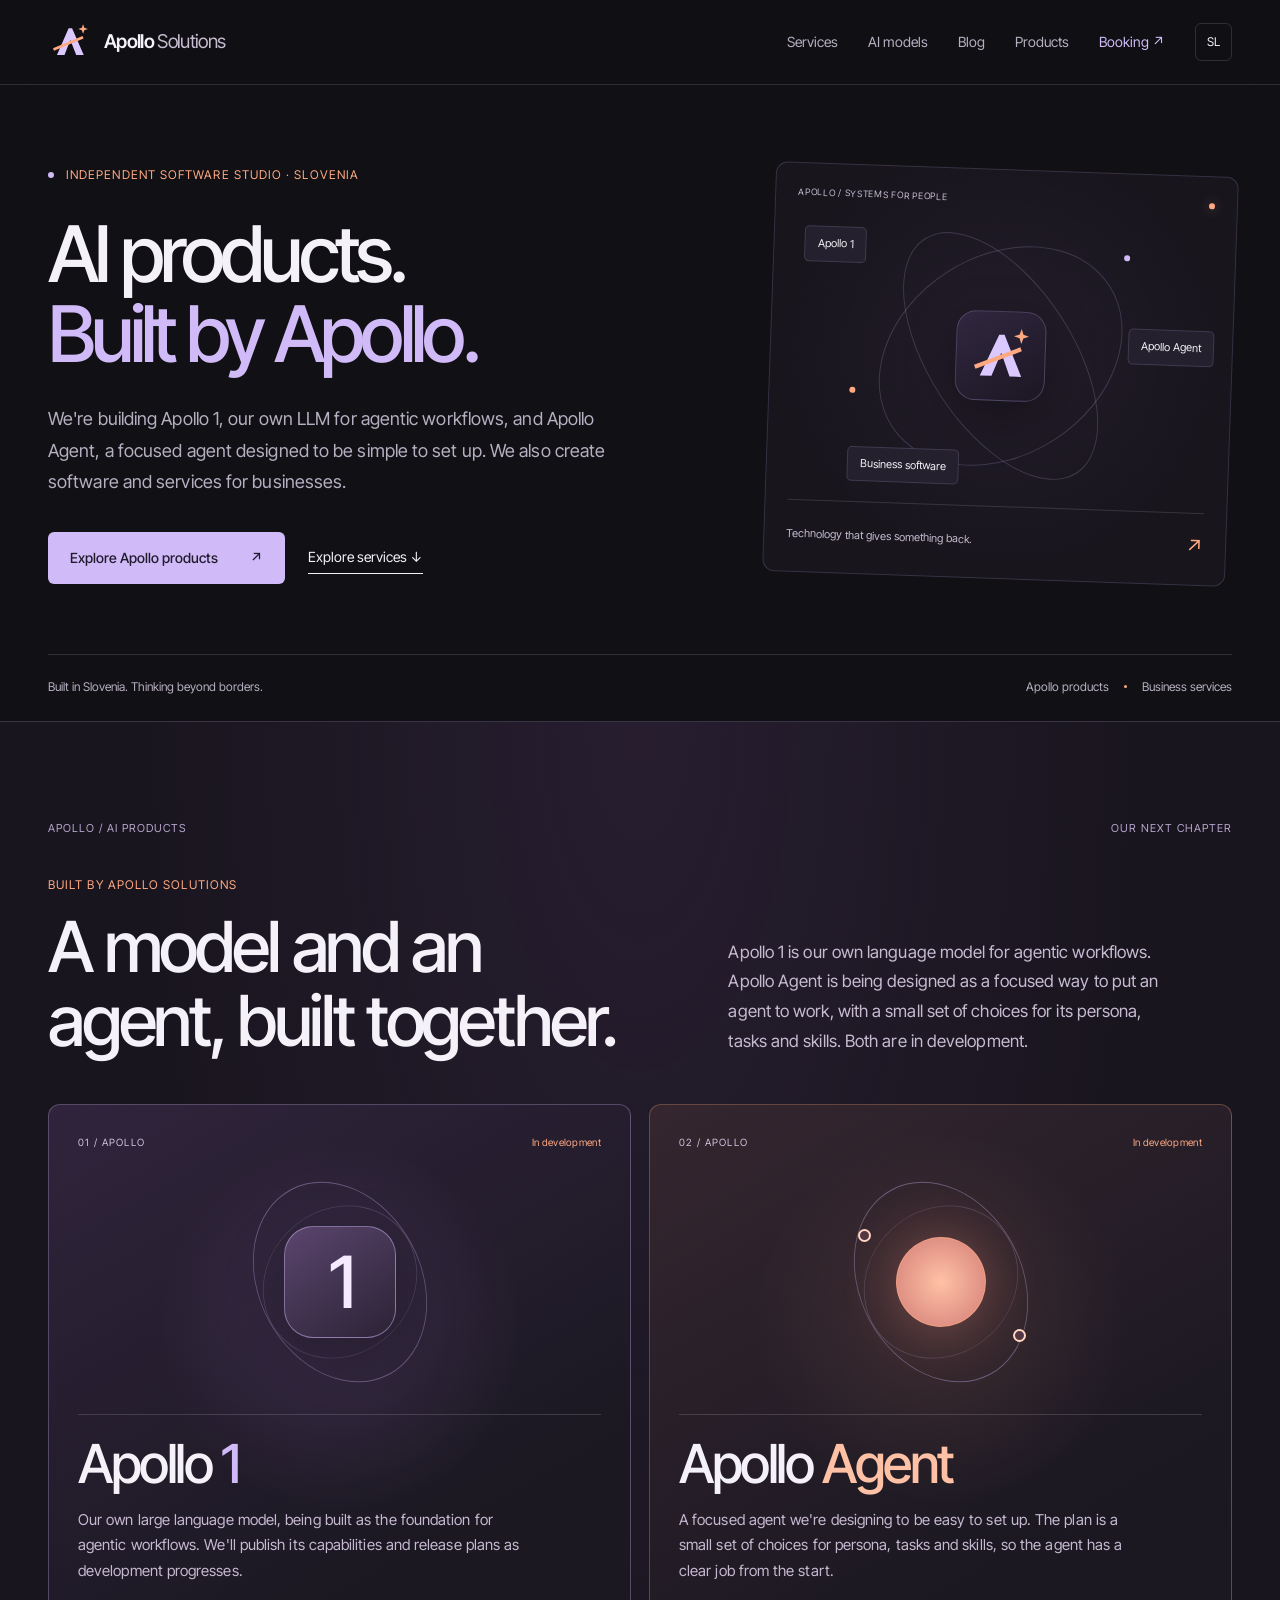
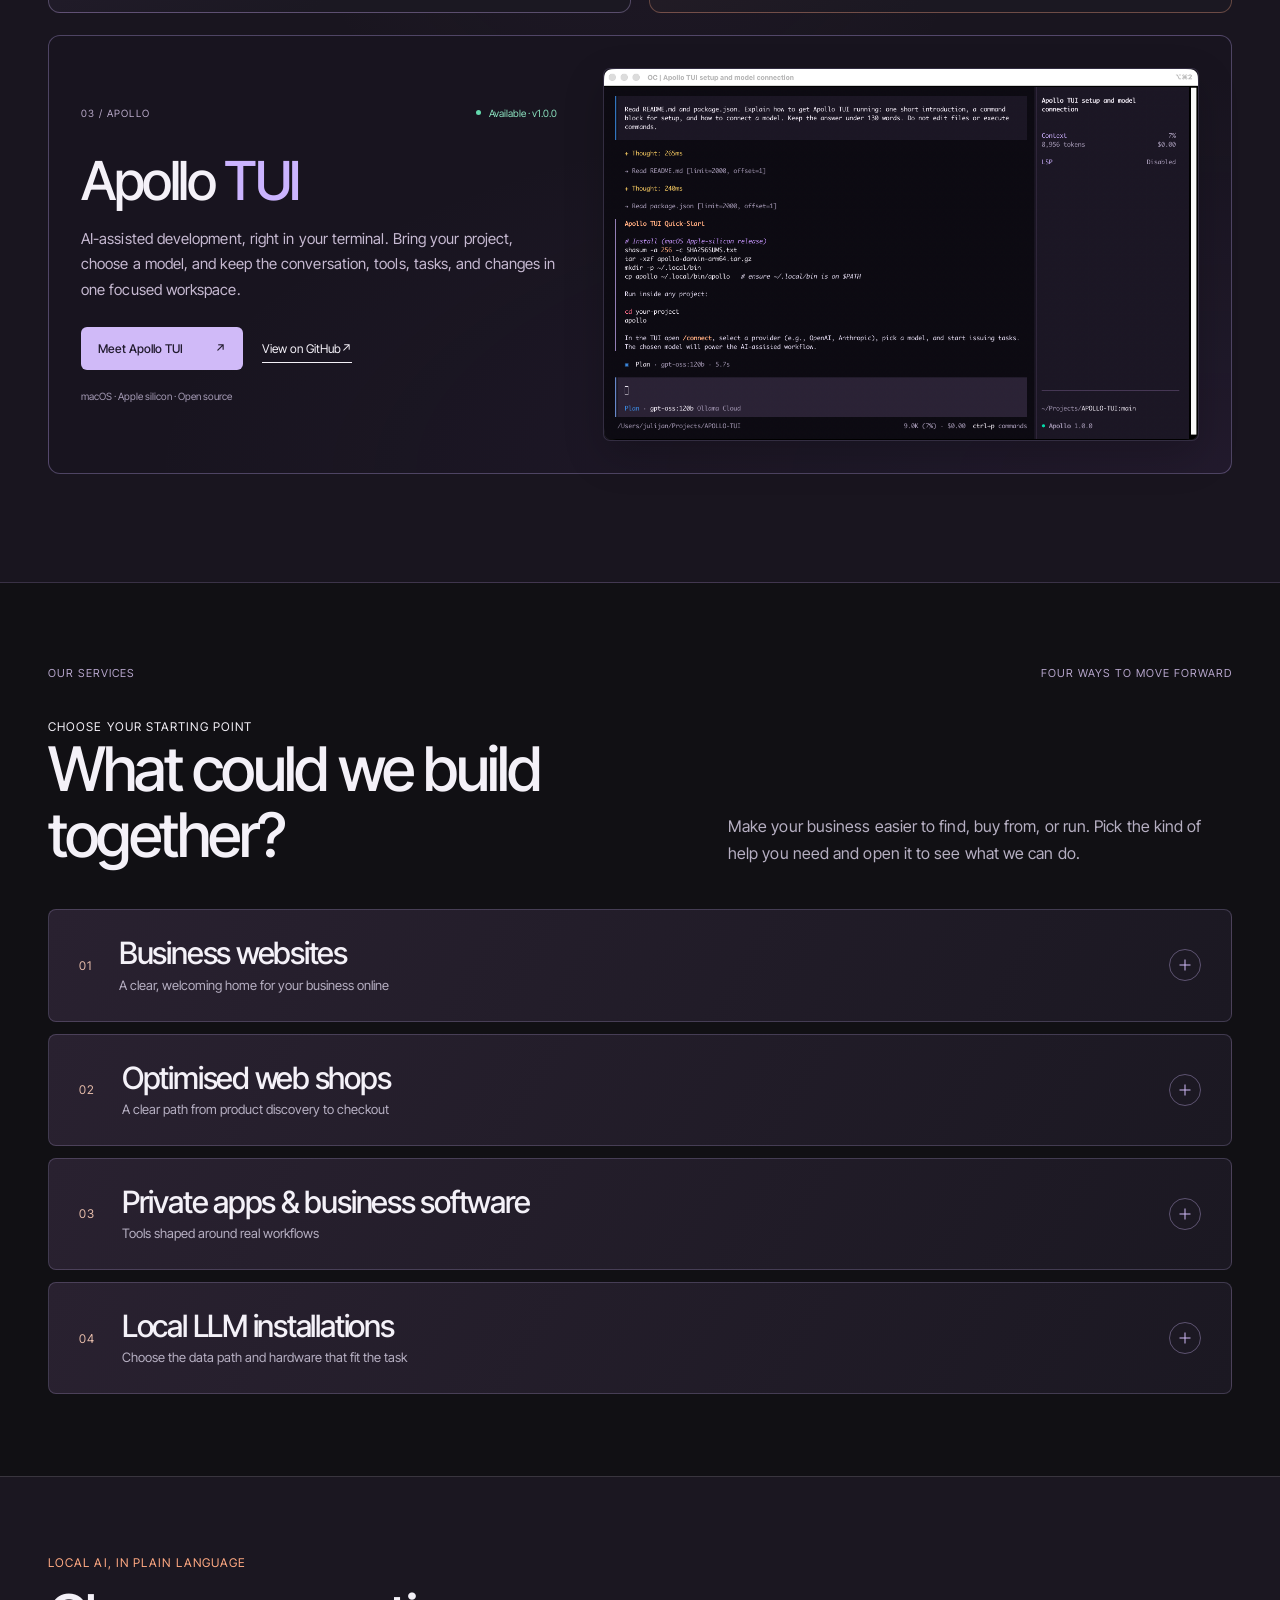
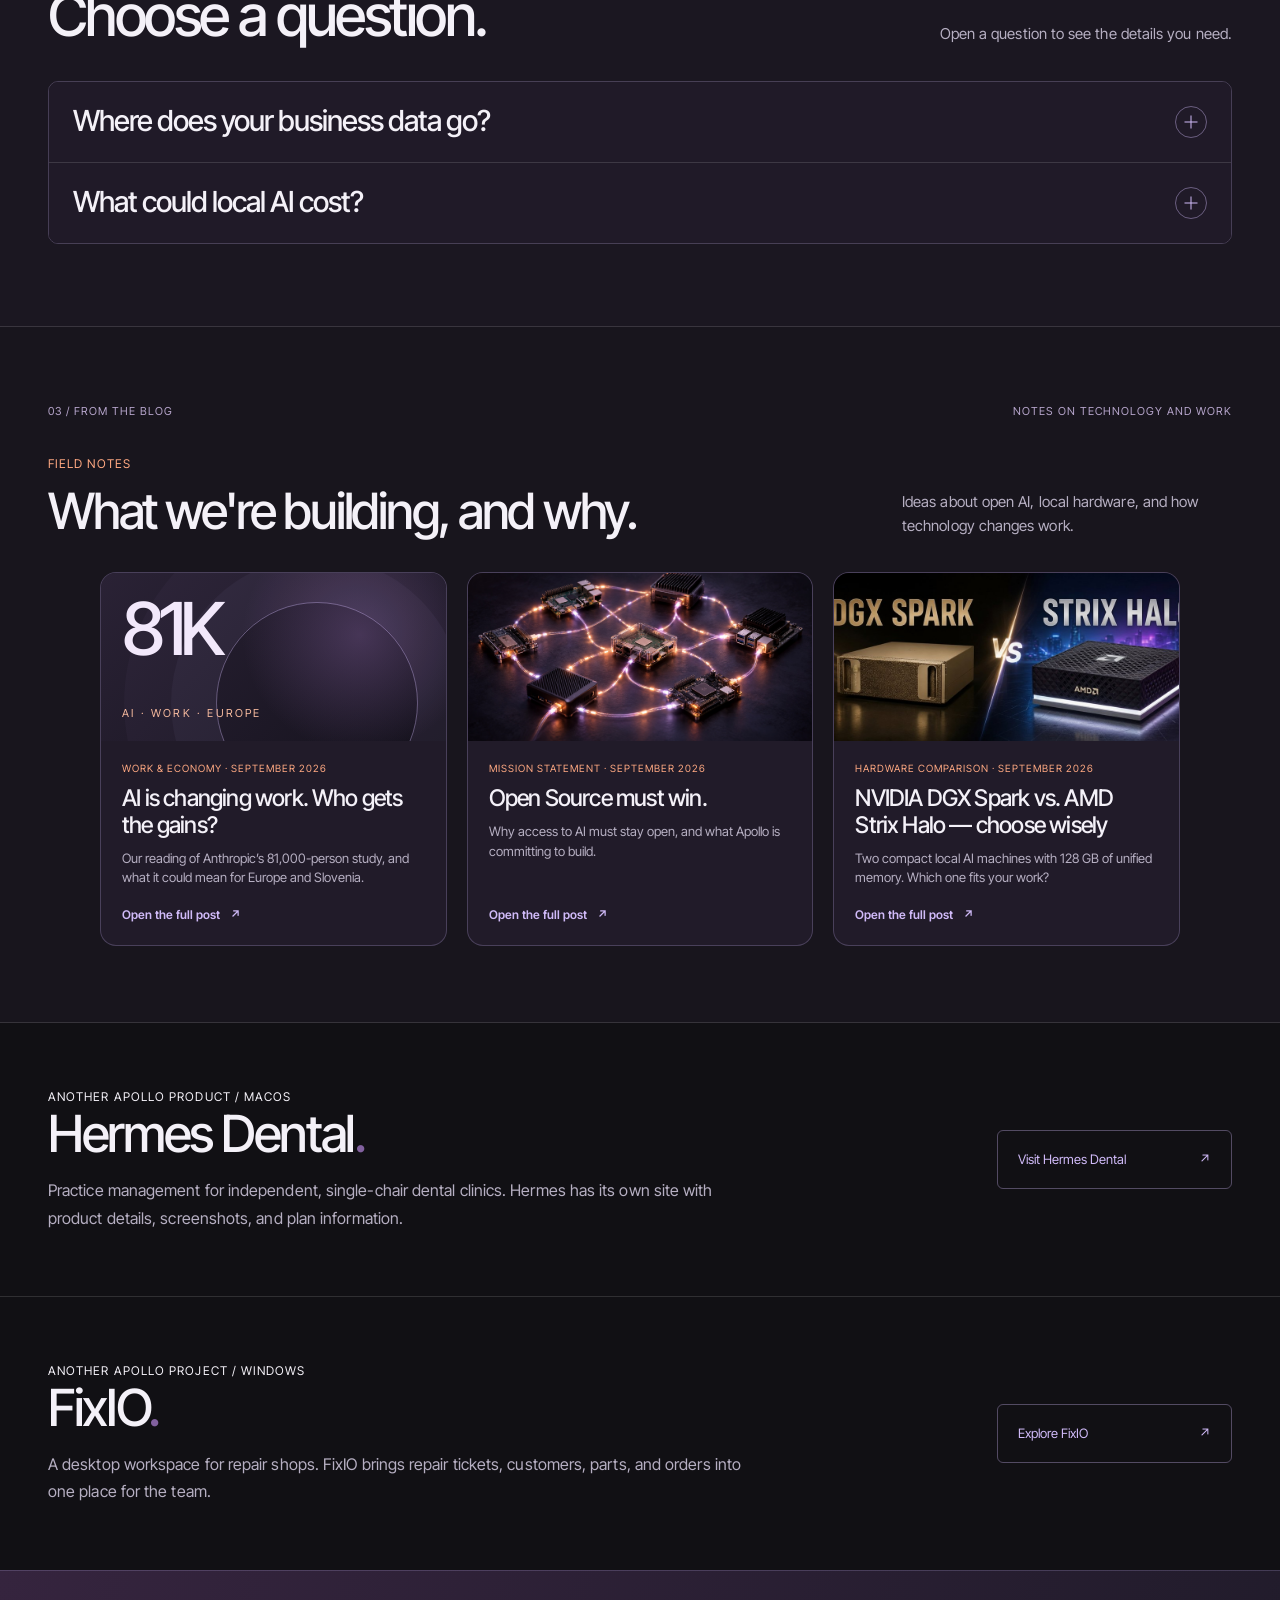
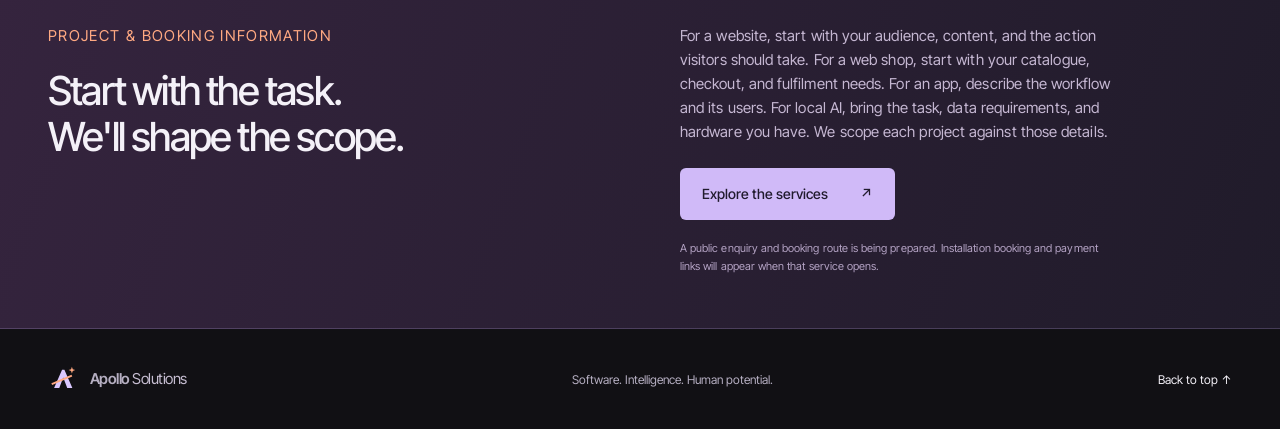
==== commit e6b17df4: "content: publish genuine Apollo TUI captures" ====
--- a/apollo-solutions/index.html
+++ b/apollo-solutions/index.html
@@ -73,7 +73,7 @@
       </div>
           <article class="apollo-tui-feature" aria-labelledby="apollo-tui-title">
         <div class="tui-feature-copy"><div class="tui-feature-top"><span>03 / APOLLO</span><span><i aria-hidden="true"></i><span data-en="Available · v1.0.0" data-sl="Na voljo · v1.0.0">Available · v1.0.0</span></span></div><h3 id="apollo-tui-title">Apollo <em>TUI</em></h3><p data-en="AI-assisted development, right in your terminal. Bring your project, choose a model, and keep the conversation, tools, tasks, and changes in one focused workspace." data-sl="Razvoj s pomočjo AI, neposredno v terminalu. Odprite projekt, izberite model ter ohranite pogovor, orodja, naloge in spremembe v enem osredotočenem delovnem prostoru.">AI-assisted development, right in your terminal. Bring your project, choose a model, and keep the conversation, tools, tasks, and changes in one focused workspace.</p><div class="tui-feature-actions"><a class="button primary" href="apollo-tui/" data-product-link><span data-en="Meet Apollo TUI" data-sl="Spoznajte Apollo TUI">Meet Apollo TUI</span><span aria-hidden="true">↗</span></a><a class="text-link" href="https://github.com/Sobraniex/APOLLO-TUI"><span data-en="View on GitHub" data-sl="Oglejte si na GitHubu">View on GitHub</span><span aria-hidden="true">↗</span></a></div><span class="tui-feature-platform" data-en="macOS · Apple silicon · Open source" data-sl="macOS · Apple silicon · Odprta koda">macOS · Apple silicon · Open source</span></div>
-        <a class="tui-feature-screen" href="apollo-tui/" data-product-link aria-label="Explore Apollo TUI"><span class="tui-feature-window"><span aria-hidden="true">● ● ●</span><span>apollo / workspace</span></span><img src="apollo-tui/images/session-dark.png" width="1544" height="896" alt="Apollo TUI demonstration session with project tools, tasks and file changes" loading="lazy" /></a>
+        <a class="tui-feature-screen" href="apollo-tui/" data-product-link aria-label="Explore Apollo TUI"><img src="apollo-tui/images/apollo-dark.png" width="2294" height="1434" alt="Apollo TUI 1.0.0 captured from a real session in iTerm" loading="lazy" /></a>
       </article>
     </div></section>
 
